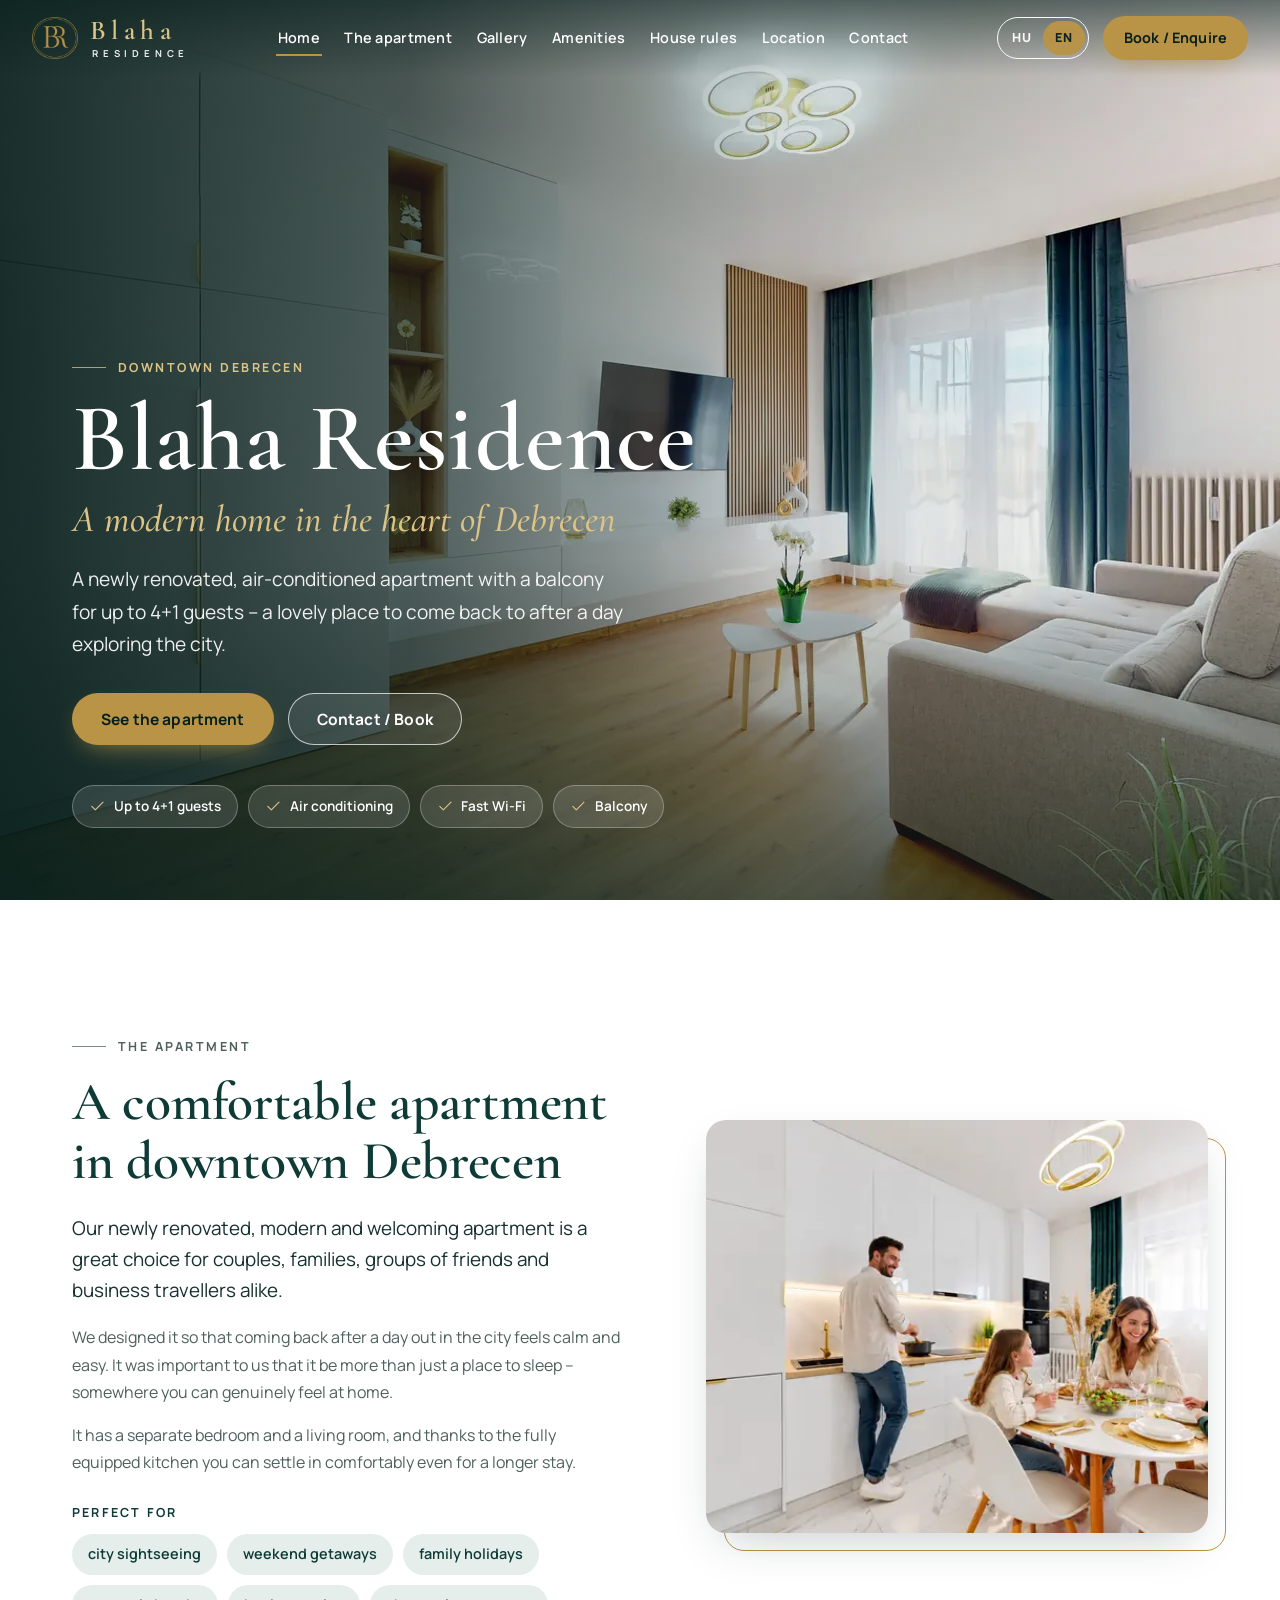
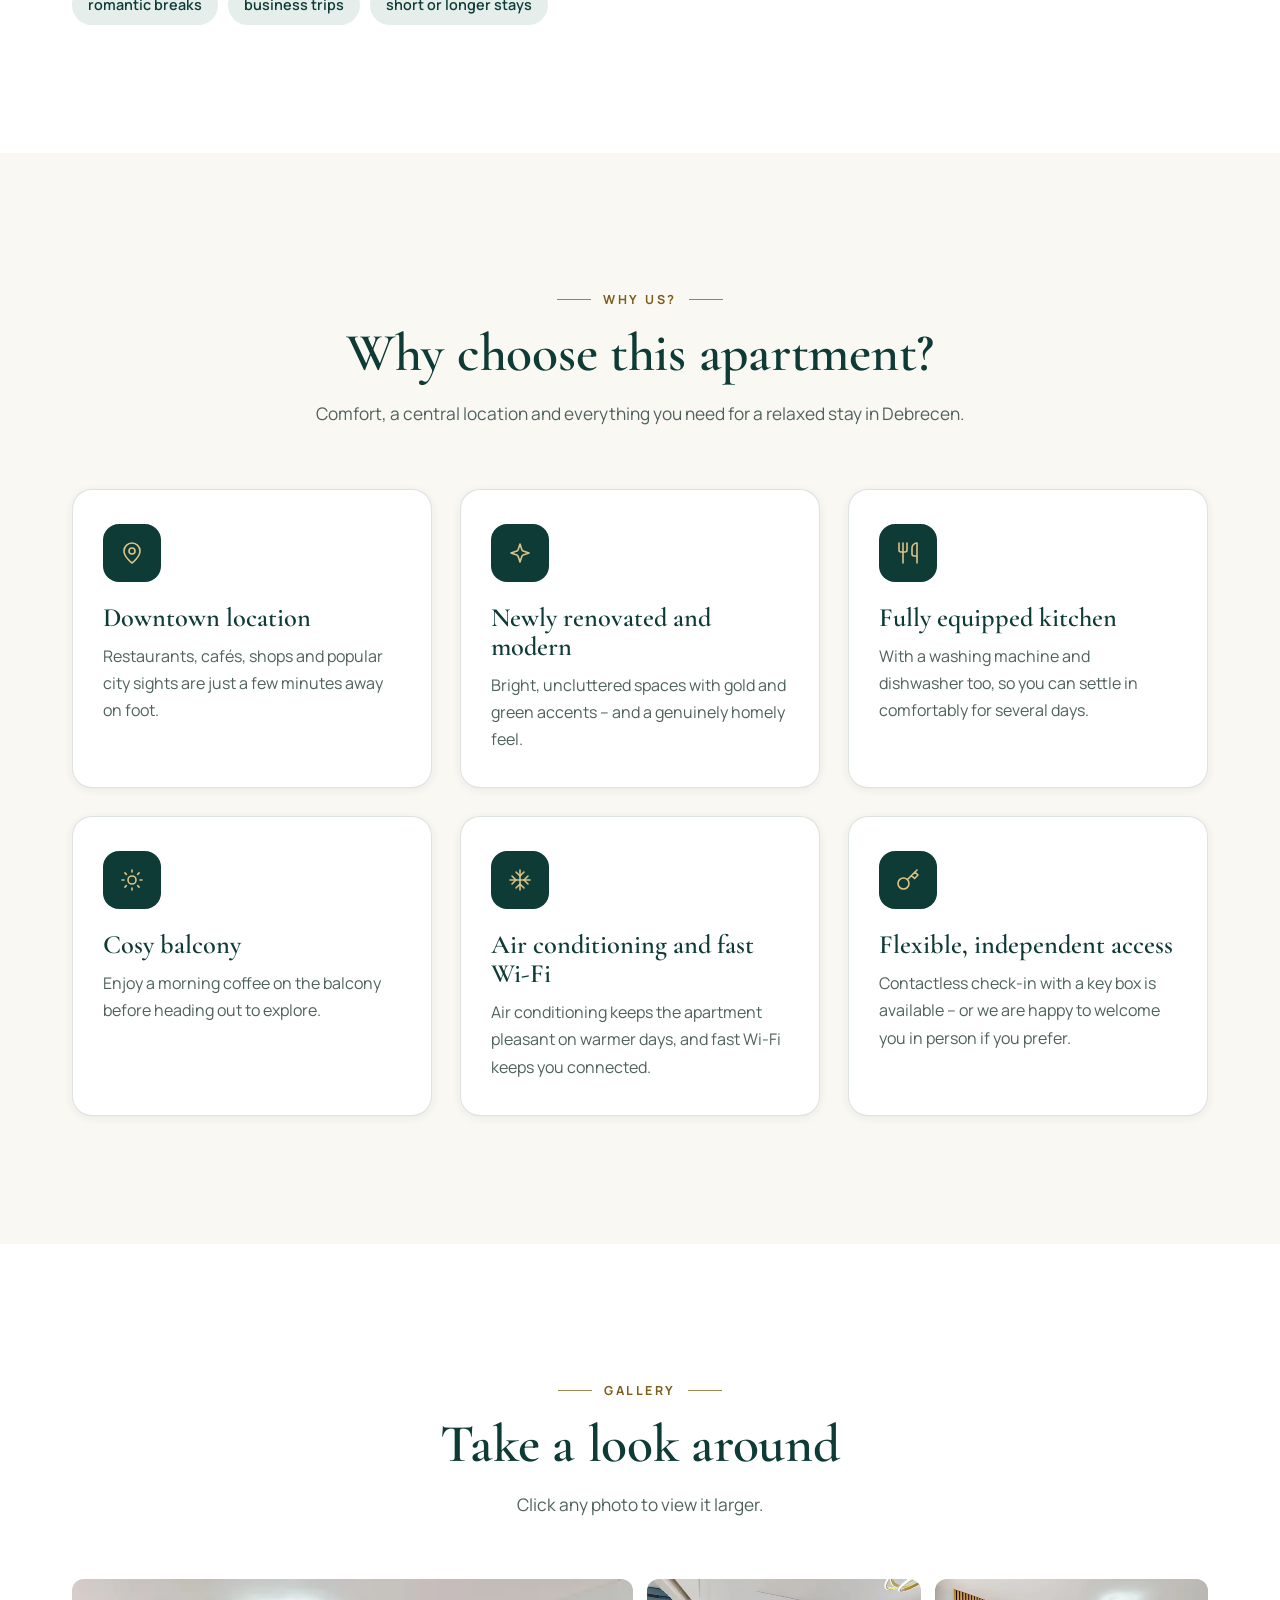
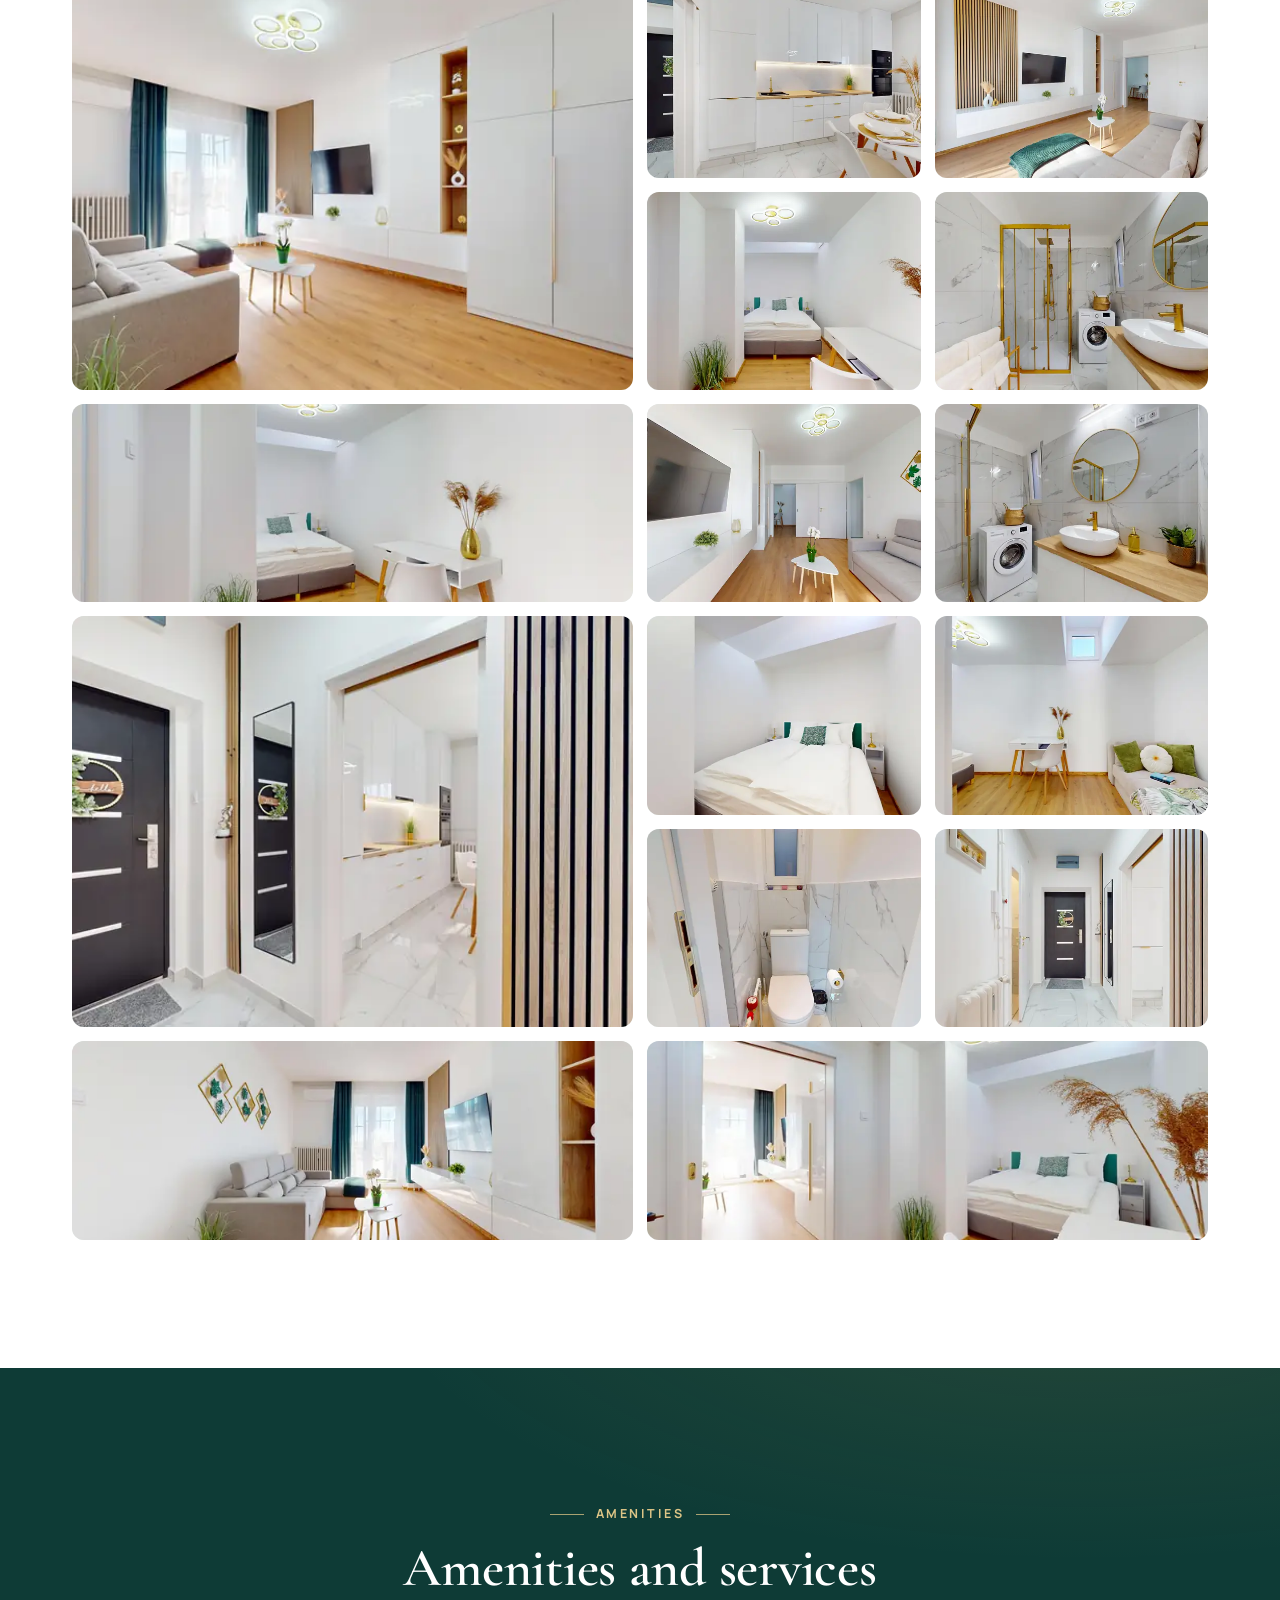
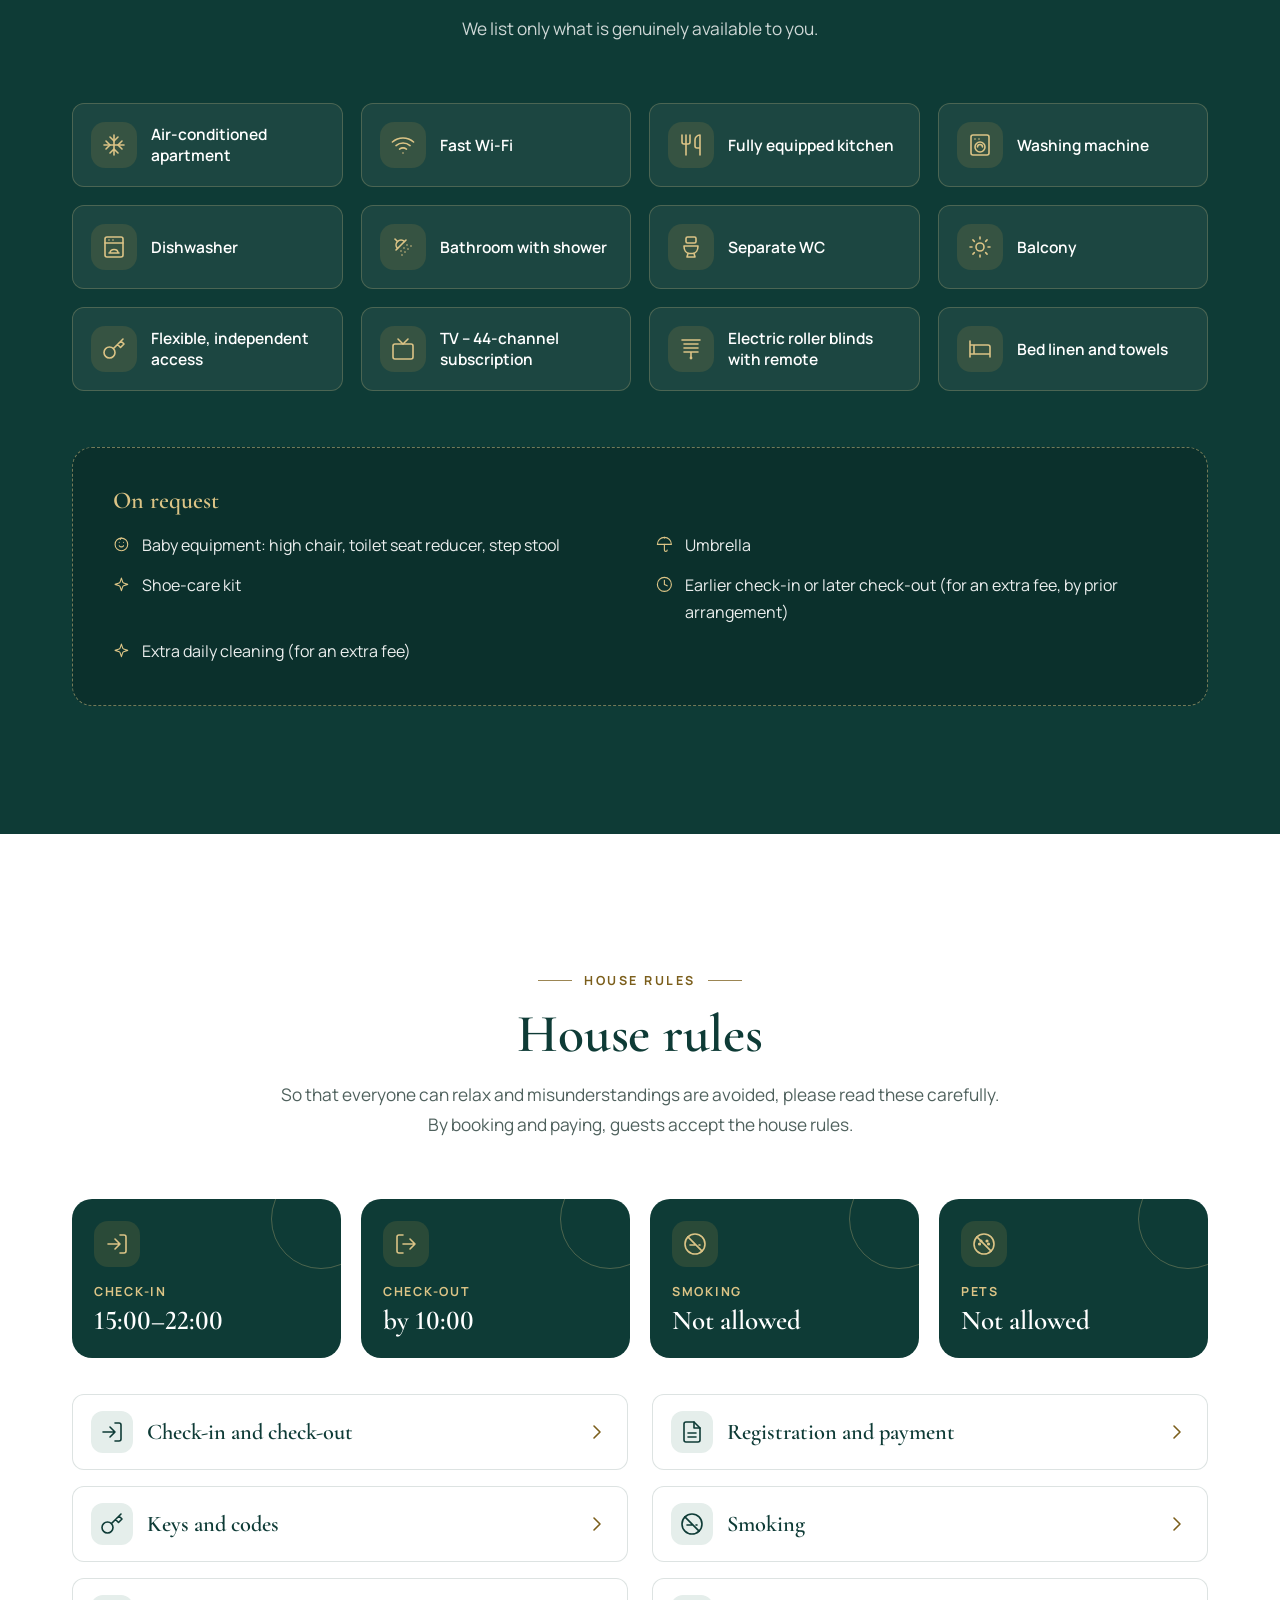
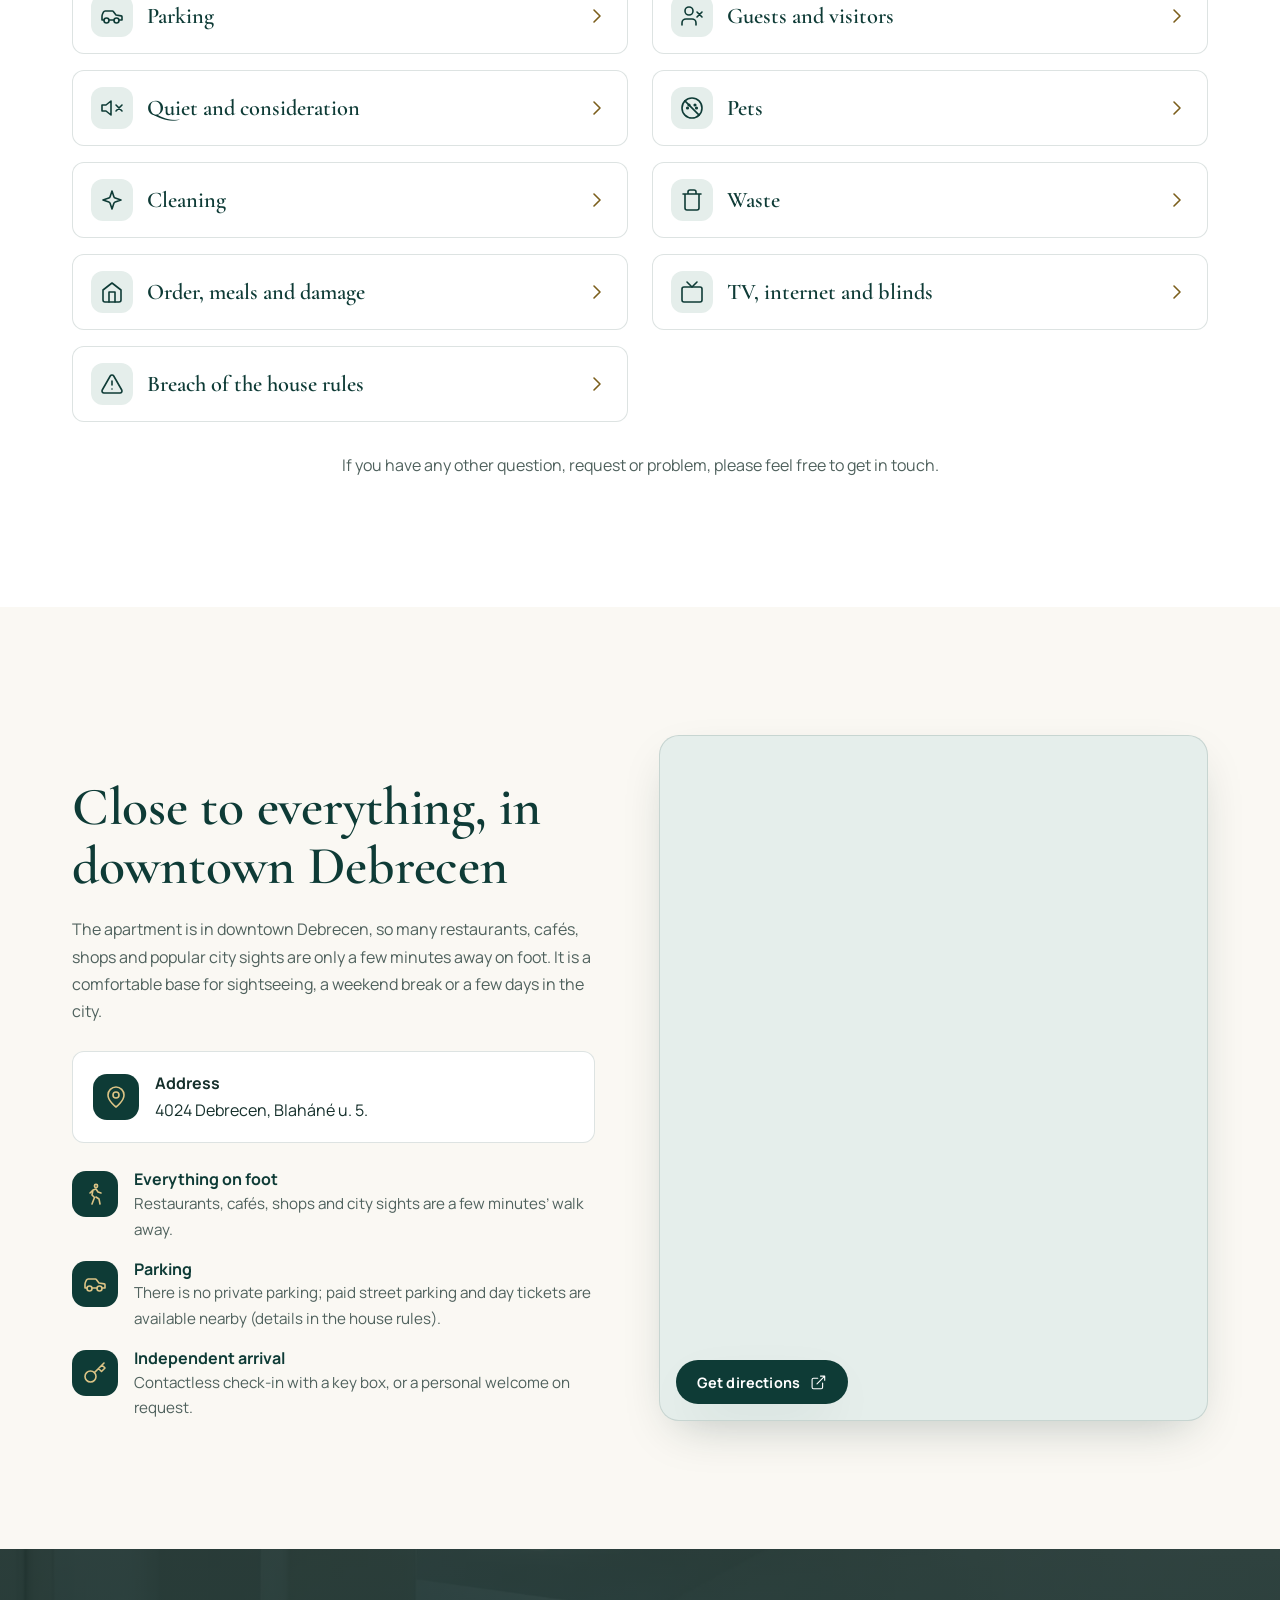
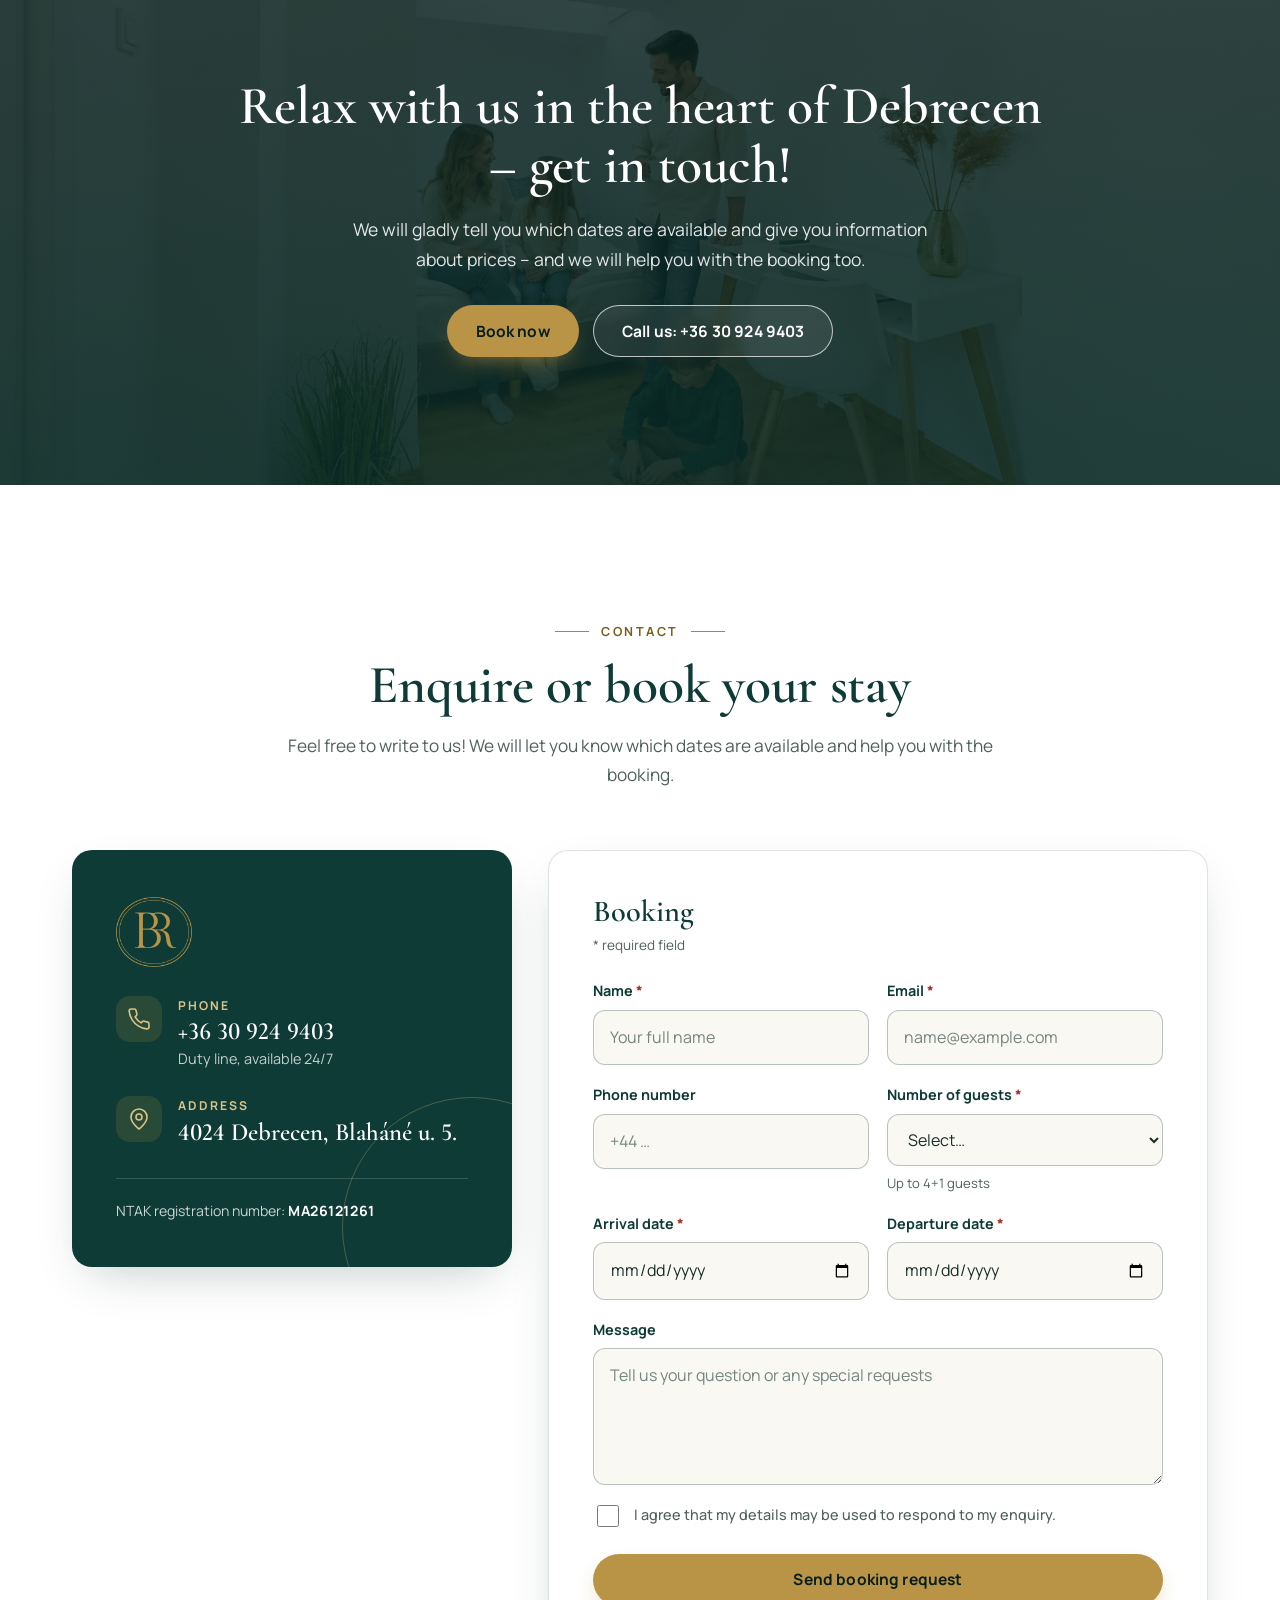
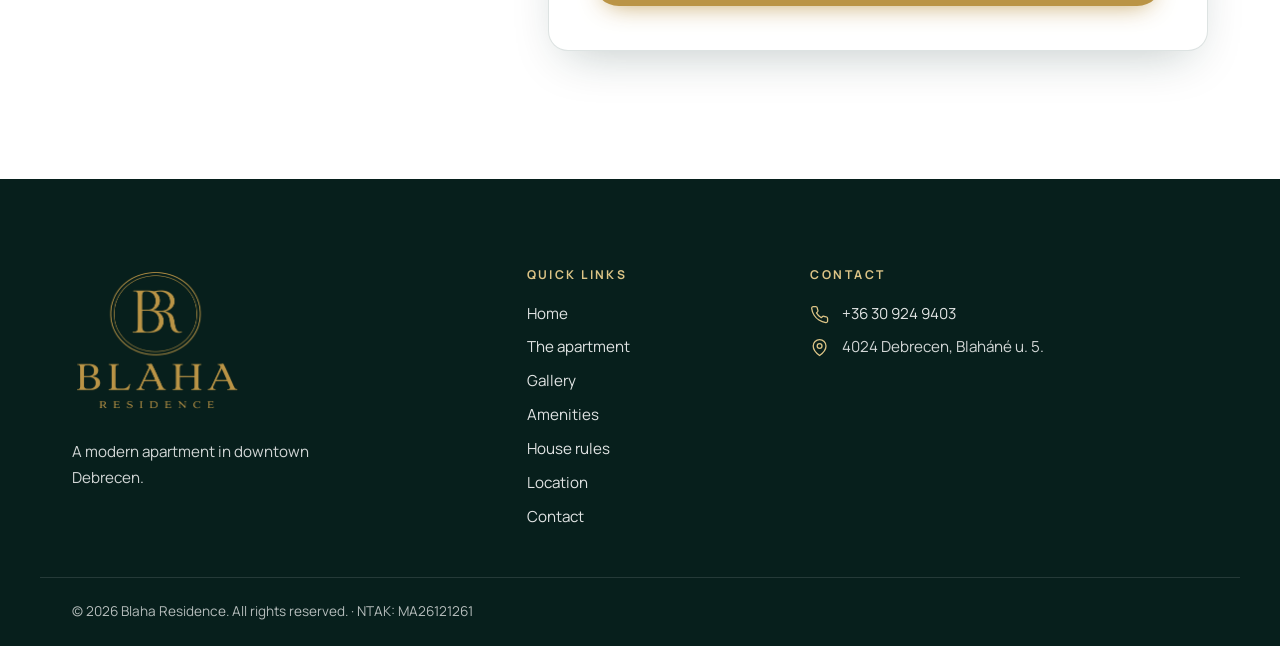
==== en/index.html @ 92b4d93b "Add files via upload" ====
<!doctype html>
<html lang="en">
<head>
<meta charset="utf-8">
<meta name="viewport" content="width=device-width, initial-scale=1">
<title>Blaha Residence – Modern apartment in downtown Debrecen</title>
<meta name="description" content="Newly renovated, air-conditioned apartment in downtown Debrecen with a balcony, fast Wi-Fi and a fully equipped kitchen, for up to 4+1 guests. Get in touch!">
<meta name="theme-color" content="#0E3B36">
<meta property="og:type" content="website">
<meta property="og:site_name" content="Blaha Residence">
<meta property="og:title" content="Blaha Residence – Modern apartment in downtown Debrecen">
<meta property="og:description" content="Newly renovated, air-conditioned apartment in downtown Debrecen with a balcony, fast Wi-Fi and a fully equipped kitchen, for up to 4+1 guests. Get in touch!">
<meta property="og:locale" content="en_GB">
<meta name="twitter:card" content="summary_large_image">
<meta name="twitter:title" content="Blaha Residence – Modern apartment in downtown Debrecen">
<meta name="twitter:description" content="Newly renovated, air-conditioned apartment in downtown Debrecen with a balcony, fast Wi-Fi and a fully equipped kitchen, for up to 4+1 guests. Get in touch!">

<link rel="icon" href="../favicon-32.png" sizes="32x32" type="image/png">
<link rel="apple-touch-icon" href="../apple-touch-icon.png">
<link rel="preload" href="../assets/fonts/manrope-latin-wght-normal.woff2" as="font" type="font/woff2" crossorigin>
<link rel="preload" href="../assets/fonts/cormorant-garamond-latin-600-normal.woff2" as="font" type="font/woff2" crossorigin>
<link rel="preload" as="image" href="../assets/img/hero-1600.webp" imagesrcset="../assets/img/hero-800.webp 800w, ../assets/img/hero-1600.webp 1600w, ../assets/img/hero-2560.webp 2560w" imagesizes="100vw" fetchpriority="high">
<link rel="stylesheet" href="../assets/css/styles.css">
<script>document.documentElement.classList.add('js');</script>
<script type="application/ld+json">{"@context": "https://schema.org", "@type": "LodgingBusiness", "name": "Blaha Residence", "description": "Newly renovated, modern apartment in downtown Debrecen with a separate bedroom and living room, for up to 4+1 guests.", "telephone": "+36309249403", "address": {"@type": "PostalAddress", "streetAddress": "Blaháné u. 5.", "postalCode": "4024", "addressLocality": "Debrecen", "addressCountry": "HU"}, "checkinTime": "15:00", "checkoutTime": "10:00", "petsAllowed": false, "identifier": "MA26121261", "amenityFeature": [{"@type": "LocationFeatureSpecification", "name": "Air conditioning", "value": true}, {"@type": "LocationFeatureSpecification", "name": "Wi-Fi", "value": true}, {"@type": "LocationFeatureSpecification", "name": "Kitchen", "value": true}, {"@type": "LocationFeatureSpecification", "name": "Washing machine", "value": true}, {"@type": "LocationFeatureSpecification", "name": "Dishwasher", "value": true}, {"@type": "LocationFeatureSpecification", "name": "Balcony", "value": true}]}</script>
</head>
<body>
<svg xmlns="http://www.w3.org/2000/svg" width="0" height="0" style="position:absolute" aria-hidden="true" focusable="false"><defs><symbol id="i-pin" viewBox="0 0 24 24" fill="none" stroke="currentColor" stroke-width="1.6" stroke-linecap="round" stroke-linejoin="round"><path d="M20 10c0 6-8 12-8 12S4 16 4 10a8 8 0 0 1 16 0Z"/><circle cx="12" cy="10" r="3"/></symbol><symbol id="i-phone" viewBox="0 0 24 24" fill="none" stroke="currentColor" stroke-width="1.6" stroke-linecap="round" stroke-linejoin="round"><path d="M22 16.92v3a2 2 0 0 1-2.18 2 19.8 19.8 0 0 1-8.63-3.07 19.5 19.5 0 0 1-6-6A19.8 19.8 0 0 1 2.12 4.18 2 2 0 0 1 4.11 2h3a2 2 0 0 1 2 1.72c.13.96.36 1.9.7 2.81a2 2 0 0 1-.45 2.11L8.09 9.91a16 16 0 0 0 6 6l1.27-1.27a2 2 0 0 1 2.11-.45c.91.34 1.85.57 2.81.7A2 2 0 0 1 22 16.92Z"/></symbol><symbol id="i-mail" viewBox="0 0 24 24" fill="none" stroke="currentColor" stroke-width="1.6" stroke-linecap="round" stroke-linejoin="round"><rect x="2" y="4" width="20" height="16" rx="2"/><path d="m22 7-10 7L2 7"/></symbol><symbol id="i-wifi" viewBox="0 0 24 24" fill="none" stroke="currentColor" stroke-width="1.6" stroke-linecap="round" stroke-linejoin="round"><path d="M5 12.55a11 11 0 0 1 14.08 0"/><path d="M1.42 9a16 16 0 0 1 21.16 0"/><path d="M8.53 16.11a6 6 0 0 1 6.95 0"/><path d="M12 20h.01"/></symbol><symbol id="i-snow" viewBox="0 0 24 24" fill="none" stroke="currentColor" stroke-width="1.6" stroke-linecap="round" stroke-linejoin="round"><path d="M2 12h20M12 2v20"/><path d="m20 16-4-4 4-4M4 8l4 4-4 4M16 4l-4 4-4-4M8 20l4-4 4 4"/></symbol><symbol id="i-key" viewBox="0 0 24 24" fill="none" stroke="currentColor" stroke-width="1.6" stroke-linecap="round" stroke-linejoin="round"><path d="m21 2-2 2m-7.61 7.61a5.5 5.5 0 1 1-7.78 7.78 5.5 5.5 0 0 1 7.78-7.78Zm0 0L15.5 7.5m0 0 3 3L22 7l-3-3m-3.5 3.5L19 4"/></symbol><symbol id="i-tv" viewBox="0 0 24 24" fill="none" stroke="currentColor" stroke-width="1.6" stroke-linecap="round" stroke-linejoin="round"><rect x="2" y="7" width="20" height="15" rx="2"/><path d="m17 2-5 5-5-5"/></symbol><symbol id="i-bed" viewBox="0 0 24 24" fill="none" stroke="currentColor" stroke-width="1.6" stroke-linecap="round" stroke-linejoin="round"><path d="M2 4v16M2 8h18a2 2 0 0 1 2 2v10M2 17h20M6 8v9"/></symbol><symbol id="i-shower" viewBox="0 0 24 24" fill="none" stroke="currentColor" stroke-width="1.6" stroke-linecap="round" stroke-linejoin="round"><path d="m4 4 2.5 2.5"/><path d="M13.5 6.5a4.95 4.95 0 0 0-7 7"/><path d="M15 5 5 15"/><path d="M14 17v.01M10 16v.01M13 13v.01M16 10v.01M11 20v.01M17 14v.01M20 11v.01"/></symbol><symbol id="i-washer" viewBox="0 0 24 24" fill="none" stroke="currentColor" stroke-width="1.6" stroke-linecap="round" stroke-linejoin="round"><rect x="3" y="2" width="18" height="20" rx="2"/><circle cx="12" cy="14" r="5"/><path d="M7 6h.01M11 6h.01M9.5 14a2.5 2.5 0 0 1 5 0"/></symbol><symbol id="i-dishwasher" viewBox="0 0 24 24" fill="none" stroke="currentColor" stroke-width="1.6" stroke-linecap="round" stroke-linejoin="round"><rect x="3" y="2" width="18" height="20" rx="2"/><path d="M3 8h18M7 5h.01M11 5h.01"/><path d="M8 18c0-2.2 1.8-3.5 4-3.5s4 1.3 4 3.5M7 18h10"/></symbol><symbol id="i-toilet" viewBox="0 0 24 24" fill="none" stroke="currentColor" stroke-width="1.6" stroke-linecap="round" stroke-linejoin="round"><rect x="7" y="2" width="10" height="6" rx="1.5"/><path d="M5 11h14c0 4.4-2.2 7.5-5.5 7.5h-3C7.2 18.5 5 15.4 5 11Z"/><path d="M9 18.5 8 22h8l-1-3.5"/></symbol><symbol id="i-sun" viewBox="0 0 24 24" fill="none" stroke="currentColor" stroke-width="1.6" stroke-linecap="round" stroke-linejoin="round"><circle cx="12" cy="12" r="4"/><path d="M12 2v2M12 20v2M4.93 4.93l1.41 1.41M17.66 17.66l1.41 1.41M2 12h2M20 12h2M6.34 17.66l-1.41 1.41M19.07 4.93l-1.41 1.41"/></symbol><symbol id="i-blinds" viewBox="0 0 24 24" fill="none" stroke="currentColor" stroke-width="1.6" stroke-linecap="round" stroke-linejoin="round"><path d="M3 3h18M5 7h14M5 11h14M5 15h14M12 15v5"/><circle cx="12" cy="21" r=".6"/></symbol><symbol id="i-sparkles" viewBox="0 0 24 24" fill="none" stroke="currentColor" stroke-width="1.6" stroke-linecap="round" stroke-linejoin="round"><path d="m12 3-1.9 5.8a2 2 0 0 1-1.3 1.3L3 12l5.8 1.9a2 2 0 0 1 1.3 1.3L12 21l1.9-5.8a2 2 0 0 1 1.3-1.3L21 12l-5.8-1.9a2 2 0 0 1-1.3-1.3Z"/></symbol><symbol id="i-utensils" viewBox="0 0 24 24" fill="none" stroke="currentColor" stroke-width="1.6" stroke-linecap="round" stroke-linejoin="round"><path d="M3 2v7a2 2 0 0 0 2 2h4a2 2 0 0 0 2-2V2M7 2v20M21 15V2a5 5 0 0 0-5 5v6a2 2 0 0 0 2 2h3Zm0 0v7"/></symbol><symbol id="i-baby" viewBox="0 0 24 24" fill="none" stroke="currentColor" stroke-width="1.6" stroke-linecap="round" stroke-linejoin="round"><circle cx="12" cy="12" r="9"/><path d="M9 9h.01M15 9h.01M9 14c.8 1 1.8 1.5 3 1.5s2.2-.5 3-1.5M12 3c-1.5 0-2 1-1.5 2"/></symbol><symbol id="i-umbrella" viewBox="0 0 24 24" fill="none" stroke="currentColor" stroke-width="1.6" stroke-linecap="round" stroke-linejoin="round"><path d="M22 12a10 10 0 0 0-20 0Z"/><path d="M12 12v8a2 2 0 0 0 4 0M12 2v1"/></symbol><symbol id="i-clock" viewBox="0 0 24 24" fill="none" stroke="currentColor" stroke-width="1.6" stroke-linecap="round" stroke-linejoin="round"><circle cx="12" cy="12" r="10"/><path d="M12 6v6l4 2"/></symbol><symbol id="i-login" viewBox="0 0 24 24" fill="none" stroke="currentColor" stroke-width="1.6" stroke-linecap="round" stroke-linejoin="round"><path d="M15 3h4a2 2 0 0 1 2 2v14a2 2 0 0 1-2 2h-4M10 17l5-5-5-5M15 12H3"/></symbol><symbol id="i-logout" viewBox="0 0 24 24" fill="none" stroke="currentColor" stroke-width="1.6" stroke-linecap="round" stroke-linejoin="round"><path d="M9 21H5a2 2 0 0 1-2-2V5a2 2 0 0 1 2-2h4M16 17l5-5-5-5M21 12H9"/></symbol><symbol id="i-nosmoke" viewBox="0 0 24 24" fill="none" stroke="currentColor" stroke-width="1.6" stroke-linecap="round" stroke-linejoin="round"><circle cx="12" cy="12" r="10"/><path d="m4.9 4.9 14.2 14.2M7 13h6M16 13h1"/></symbol><symbol id="i-nopets" viewBox="0 0 24 24" fill="none" stroke="currentColor" stroke-width="1.6" stroke-linecap="round" stroke-linejoin="round"><circle cx="12" cy="12" r="10"/><path d="m4.9 4.9 14.2 14.2"/><circle cx="9" cy="9" r=".8"/><circle cx="15" cy="9" r=".8"/><circle cx="7.5" cy="12" r=".8"/><circle cx="16.5" cy="12" r=".8"/></symbol><symbol id="i-car" viewBox="0 0 24 24" fill="none" stroke="currentColor" stroke-width="1.6" stroke-linecap="round" stroke-linejoin="round"><path d="M14 16H9m10 0h3v-3.15a1 1 0 0 0-.84-.99L16 11l-2.7-3.6a1 1 0 0 0-.8-.4H5.24a2 2 0 0 0-1.8 1.1l-.8 1.63A6 6 0 0 0 2 12.42V16h2"/><circle cx="6.5" cy="16.5" r="2.5"/><circle cx="16.5" cy="16.5" r="2.5"/></symbol><symbol id="i-usersx" viewBox="0 0 24 24" fill="none" stroke="currentColor" stroke-width="1.6" stroke-linecap="round" stroke-linejoin="round"><path d="M16 21v-2a4 4 0 0 0-4-4H6a4 4 0 0 0-4 4v2"/><circle cx="9" cy="7" r="4"/><path d="m17 8 5 5M22 8l-5 5"/></symbol><symbol id="i-quiet" viewBox="0 0 24 24" fill="none" stroke="currentColor" stroke-width="1.6" stroke-linecap="round" stroke-linejoin="round"><path d="M11 5 6 9H2v6h4l5 4V5Z"/><path d="m22 9-6 6M16 9l6 6"/></symbol><symbol id="i-trash" viewBox="0 0 24 24" fill="none" stroke="currentColor" stroke-width="1.6" stroke-linecap="round" stroke-linejoin="round"><path d="M3 6h18M19 6v14a2 2 0 0 1-2 2H7a2 2 0 0 1-2-2V6M8 6V4a2 2 0 0 1 2-2h4a2 2 0 0 1 2 2v2"/></symbol><symbol id="i-home" viewBox="0 0 24 24" fill="none" stroke="currentColor" stroke-width="1.6" stroke-linecap="round" stroke-linejoin="round"><path d="m3 10 9-7 9 7v10a2 2 0 0 1-2 2H5a2 2 0 0 1-2-2Z"/><path d="M9 22V12h6v10"/></symbol><symbol id="i-alert" viewBox="0 0 24 24" fill="none" stroke="currentColor" stroke-width="1.6" stroke-linecap="round" stroke-linejoin="round"><path d="m21.73 18-8-14a2 2 0 0 0-3.48 0l-8 14A2 2 0 0 0 4 21h16a2 2 0 0 0 1.73-3Z"/><path d="M12 9v4M12 17h.01"/></symbol><symbol id="i-file" viewBox="0 0 24 24" fill="none" stroke="currentColor" stroke-width="1.6" stroke-linecap="round" stroke-linejoin="round"><path d="M14 2H6a2 2 0 0 0-2 2v16a2 2 0 0 0 2 2h12a2 2 0 0 0 2-2V8Z"/><path d="M14 2v6h6M8 13h8M8 17h8"/></symbol><symbol id="i-walk" viewBox="0 0 24 24" fill="none" stroke="currentColor" stroke-width="1.6" stroke-linecap="round" stroke-linejoin="round"><circle cx="13" cy="4" r="1.6"/><path d="m9 22 2.5-6.5L9 13l1-5 3-1 2 3 3 1M13 15l3 2 1 5M10 8 7 11"/></symbol><symbol id="i-check" viewBox="0 0 24 24" fill="none" stroke="currentColor" stroke-width="1.6" stroke-linecap="round" stroke-linejoin="round"><path d="M20 6 9 17l-5-5"/></symbol><symbol id="i-chevron-left" viewBox="0 0 24 24" fill="none" stroke="currentColor" stroke-width="1.6" stroke-linecap="round" stroke-linejoin="round"><path d="m15 18-6-6 6-6"/></symbol><symbol id="i-chevron-right" viewBox="0 0 24 24" fill="none" stroke="currentColor" stroke-width="1.6" stroke-linecap="round" stroke-linejoin="round"><path d="m9 18 6-6-6-6"/></symbol><symbol id="i-close" viewBox="0 0 24 24" fill="none" stroke="currentColor" stroke-width="1.6" stroke-linecap="round" stroke-linejoin="round"><path d="M18 6 6 18M6 6l12 12"/></symbol><symbol id="i-menu" viewBox="0 0 24 24" fill="none" stroke="currentColor" stroke-width="1.6" stroke-linecap="round" stroke-linejoin="round"><path d="M4 7h16M4 12h16M4 17h16"/></symbol><symbol id="i-arrow-right" viewBox="0 0 24 24" fill="none" stroke="currentColor" stroke-width="1.6" stroke-linecap="round" stroke-linejoin="round"><path d="M5 12h14M13 6l6 6-6 6"/></symbol><symbol id="i-arrow-up" viewBox="0 0 24 24" fill="none" stroke="currentColor" stroke-width="1.6" stroke-linecap="round" stroke-linejoin="round"><path d="m18 15-6-6-6 6"/></symbol><symbol id="i-expand" viewBox="0 0 24 24" fill="none" stroke="currentColor" stroke-width="1.6" stroke-linecap="round" stroke-linejoin="round"><path d="M15 3h6v6M9 21H3v-6M21 3l-7 7M3 21l7-7"/></symbol><symbol id="i-external" viewBox="0 0 24 24" fill="none" stroke="currentColor" stroke-width="1.6" stroke-linecap="round" stroke-linejoin="round"><path d="M15 3h6v6M10 14 21 3M18 13v6a2 2 0 0 1-2 2H5a2 2 0 0 1-2-2V8a2 2 0 0 1 2-2h6"/></symbol><symbol id="i-facebook" viewBox="0 0 24 24" fill="none" stroke="currentColor" stroke-width="1.6" stroke-linecap="round" stroke-linejoin="round"><path d="M18 2h-3a5 5 0 0 0-5 5v3H7v4h3v8h4v-8h3l1-4h-4V7a1 1 0 0 1 1-1h3Z"/></symbol><symbol id="i-instagram" viewBox="0 0 24 24" fill="none" stroke="currentColor" stroke-width="1.6" stroke-linecap="round" stroke-linejoin="round"><rect x="2" y="2" width="20" height="20" rx="5"/><circle cx="12" cy="12" r="4"/><path d="M17.5 6.5h.01"/></symbol><symbol id="i-link" viewBox="0 0 24 24" fill="none" stroke="currentColor" stroke-width="1.6" stroke-linecap="round" stroke-linejoin="round"><path d="M10 13a5 5 0 0 0 7.54.54l3-3a5 5 0 0 0-7.07-7.07l-1.72 1.71M14 11a5 5 0 0 0-7.54-.54l-3 3a5 5 0 0 0 7.07 7.07l1.71-1.71"/></symbol></defs></svg>
<a class="skip-link" href="#main">Skip to content</a>

<header class="site-header" id="site-header">
  <div class="container header-inner">
    <a class="brand" href="#home" aria-label="Blaha Residence – Home">
      <img src="../assets/img/monogram-gold.png" width="256" height="256" alt="" class="brand-mark">
      <span class="brand-text"><span class="brand-name">Blaha</span><span class="brand-sub">Residence</span></span>
    </a>

    <nav class="main-nav" id="main-nav" aria-label="Main menu">
      <ul><li><a href="#home" data-nav="home">Home</a></li><li><a href="#about" data-nav="about">The apartment</a></li><li><a href="#gallery" data-nav="gallery">Gallery</a></li><li><a href="#amenities" data-nav="amenities">Amenities</a></li><li><a href="#rules" data-nav="rules">House rules</a></li><li><a href="#location" data-nav="location">Location</a></li><li><a href="#contact" data-nav="contact">Contact</a></li></ul>
      <a class="btn btn-gold nav-cta-mobile" href="#contact">Book / Enquire</a>
    </nav>

    <div class="header-tools">
      <div class="lang-switch" role="group" aria-label="Choose language">
        <a href="../" lang="hu" hreflang="hu" data-lang="hu"  title="Magyar">HU</a>
        <a href="./" lang="en" hreflang="en" data-lang="en" aria-current="true" title="English">EN</a>
      </div>
      <a class="btn btn-gold btn-sm header-cta" href="#contact">Book / Enquire</a>
      <button class="menu-toggle" type="button" aria-expanded="false" aria-controls="main-nav" data-open="Open menu" data-close="Close menu" aria-label="Open menu">
        <span class="menu-ico menu-ico-open"><svg class="icon" width="24" height="24" viewBox="0 0 24 24" aria-hidden="true" focusable="false"><use href="#i-menu"/></svg></span><span class="menu-ico menu-ico-close"><svg class="icon" width="24" height="24" viewBox="0 0 24 24" aria-hidden="true" focusable="false"><use href="#i-close"/></svg></span>
      </button>
    </div>
  </div>
</header>

<main id="main">

<!-- HERO -->
<section class="hero" id="home" aria-labelledby="hero-title">
  <img class="hero-img" src="../assets/img/hero-1600.webp"
       srcset="../assets/img/hero-800.webp 800w, ../assets/img/hero-1600.webp 1600w, ../assets/img/hero-2560.webp 2560w"
       sizes="100vw" width="2560" height="1440" alt="Bright, modern living room with a grey sofa, wall-mounted TV, deep green curtains and gold details" fetchpriority="high" decoding="async">
  <div class="hero-shade" aria-hidden="true"></div>
  <div class="container hero-inner">
    <p class="eyebrow eyebrow-light hero-a1">Downtown Debrecen</p>
    <h1 id="hero-title" class="hero-a2"><span class="hero-title">Blaha Residence</span><span class="hero-tagline">A modern home in the heart of Debrecen</span></h1>
    <p class="hero-text hero-a3">A newly renovated, air-conditioned apartment with a balcony for up to 4+1 guests – a lovely place to come back to after a day exploring the city.</p>
    <div class="hero-actions hero-a4">
      <a class="btn btn-gold" href="#gallery">See the apartment</a>
      <a class="btn btn-ghost" href="#contact">Contact / Book</a>
    </div>
    <ul class="hero-chips hero-a5"><li><svg class="icon icon-sm" width="24" height="24" viewBox="0 0 24 24" aria-hidden="true" focusable="false"><use href="#i-check"/></svg><span>Up to 4+1 guests</span></li><li><svg class="icon icon-sm" width="24" height="24" viewBox="0 0 24 24" aria-hidden="true" focusable="false"><use href="#i-check"/></svg><span>Air conditioning</span></li><li><svg class="icon icon-sm" width="24" height="24" viewBox="0 0 24 24" aria-hidden="true" focusable="false"><use href="#i-check"/></svg><span>Fast Wi-Fi</span></li><li><svg class="icon icon-sm" width="24" height="24" viewBox="0 0 24 24" aria-hidden="true" focusable="false"><use href="#i-check"/></svg><span>Balcony</span></li></ul>
  </div>
</section>

<!-- ABOUT -->
<section class="section" id="about" aria-labelledby="about-title">
  <div class="container about-grid">
    <div class="about-text">
      <p class="eyebrow reveal">The apartment</p>
      <h2 id="about-title" class="reveal">A comfortable apartment in downtown Debrecen</h2>
      <p class="lead reveal">Our newly renovated, modern and welcoming apartment is a great choice for couples, families, groups of friends and business travellers alike.</p>
      <p class="reveal">We designed it so that coming back after a day out in the city feels calm and easy. It was important to us that it be more than just a place to sleep – somewhere you can genuinely feel at home.</p>
      <p class="reveal">It has a separate bedroom and a living room, and thanks to the fully equipped kitchen you can settle in comfortably even for a longer stay.</p>
      <h3 class="ideal-title reveal">Perfect for</h3>
      <ul class="tags reveal"><li>city sightseeing</li><li>weekend getaways</li><li>family holidays</li><li>romantic breaks</li><li>business trips</li><li>short or longer stays</li></ul>
    </div>
    <figure class="about-photo reveal">
      <div class="photo-frame">
        <img src="../assets/img/csalad-konyha-1200.webp" srcset="../assets/img/csalad-konyha-700.webp 700w, ../assets/img/csalad-konyha-1200.webp 1200w" sizes="(min-width: 960px) 540px, 92vw" width="1200" height="675" alt="A family setting the table for dinner in the bright kitchen with gold and green accents" loading="lazy" decoding="async">
      </div>
    </figure>
  </div>
</section>

<!-- WHY -->
<section class="section section-tint" id="why" aria-labelledby="why-title">
  <div class="container">
    <header class="section-head center">
      <p class="eyebrow reveal">Why us?</p>
      <h2 id="why-title" class="reveal">Why choose this apartment?</h2>
      <p class="section-intro reveal">Comfort, a central location and everything you need for a relaxed stay in Debrecen.</p>
    </header>
    <div class="cards"><article class="card reveal"><span class="card-icon"><svg class="icon" width="24" height="24" viewBox="0 0 24 24" aria-hidden="true" focusable="false"><use href="#i-pin"/></svg></span><h3>Downtown location</h3><p>Restaurants, cafés, shops and popular city sights are just a few minutes away on foot.</p></article><article class="card reveal"><span class="card-icon"><svg class="icon" width="24" height="24" viewBox="0 0 24 24" aria-hidden="true" focusable="false"><use href="#i-sparkles"/></svg></span><h3>Newly renovated and modern</h3><p>Bright, uncluttered spaces with gold and green accents – and a genuinely homely feel.</p></article><article class="card reveal"><span class="card-icon"><svg class="icon" width="24" height="24" viewBox="0 0 24 24" aria-hidden="true" focusable="false"><use href="#i-utensils"/></svg></span><h3>Fully equipped kitchen</h3><p>With a washing machine and dishwasher too, so you can settle in comfortably for several days.</p></article><article class="card reveal"><span class="card-icon"><svg class="icon" width="24" height="24" viewBox="0 0 24 24" aria-hidden="true" focusable="false"><use href="#i-sun"/></svg></span><h3>Cosy balcony</h3><p>Enjoy a morning coffee on the balcony before heading out to explore.</p></article><article class="card reveal"><span class="card-icon"><svg class="icon" width="24" height="24" viewBox="0 0 24 24" aria-hidden="true" focusable="false"><use href="#i-snow"/></svg></span><h3>Air conditioning and fast Wi-Fi</h3><p>Air conditioning keeps the apartment pleasant on warmer days, and fast Wi-Fi keeps you connected.</p></article><article class="card reveal"><span class="card-icon"><svg class="icon" width="24" height="24" viewBox="0 0 24 24" aria-hidden="true" focusable="false"><use href="#i-key"/></svg></span><h3>Flexible, independent access</h3><p>Contactless check-in with a key box is available – or we are happy to welcome you in person if you prefer.</p></article></div>
  </div>
</section>

<!-- GALLERY -->
<section class="section" id="gallery" aria-labelledby="gallery-title">
  <div class="container">
    <header class="section-head center">
      <p class="eyebrow reveal">Gallery</p>
      <h2 id="gallery-title" class="reveal">Take a look around</h2>
      <p class="section-intro reveal">Click any photo to view it larger.</p>
    </header>
    <ul class="gallery" id="gallery-grid"><li class="g-item g-big reveal"><button type="button" class="g-btn" data-index="0" data-full="../assets/img/nappali-1-1600.webp" data-cap="Living room" data-alt="Bright living room with a grey sofa, wall-mounted TV and deep green curtains" aria-label="Open image: Living room (1/15)"><img src="../assets/img/nappali-1-700.webp" srcset="../assets/img/nappali-1-700.webp 700w, ../assets/img/nappali-1-1600.webp 1600w" sizes="(min-width: 1000px) 50vw, 100vw" width="700" height="394" alt="Bright living room with a grey sofa, wall-mounted TV and deep green curtains" loading="lazy" decoding="async"><span class="g-cap">Living room</span><span class="g-zoom"><svg class="icon icon-sm" width="24" height="24" viewBox="0 0 24 24" aria-hidden="true" focusable="false"><use href="#i-expand"/></svg></span></button></li><li class="g-item  reveal"><button type="button" class="g-btn" data-index="1" data-full="../assets/img/konyha-etkezo-1600.webp" data-cap="Kitchen and dining area" data-alt="Modern white kitchen and an oval dining table with gold details" aria-label="Open image: Kitchen and dining area (2/15)"><img src="../assets/img/konyha-etkezo-700.webp" srcset="../assets/img/konyha-etkezo-700.webp 700w, ../assets/img/konyha-etkezo-1600.webp 1600w" sizes="(min-width: 1000px) 25vw, 50vw" width="700" height="394" alt="Modern white kitchen and an oval dining table with gold details" loading="lazy" decoding="async"><span class="g-cap">Kitchen and dining area</span><span class="g-zoom"><svg class="icon icon-sm" width="24" height="24" viewBox="0 0 24 24" aria-hidden="true" focusable="false"><use href="#i-expand"/></svg></span></button></li><li class="g-item  reveal"><button type="button" class="g-btn" data-index="2" data-full="../assets/img/nappali-2-1600.webp" data-cap="Living room – TV wall" data-alt="Slatted wood TV wall, grey sofa and green throw in the living room" aria-label="Open image: Living room – TV wall (3/15)"><img src="../assets/img/nappali-2-700.webp" srcset="../assets/img/nappali-2-700.webp 700w, ../assets/img/nappali-2-1600.webp 1600w" sizes="(min-width: 1000px) 25vw, 50vw" width="700" height="394" alt="Slatted wood TV wall, grey sofa and green throw in the living room" loading="lazy" decoding="async"><span class="g-cap">Living room – TV wall</span><span class="g-zoom"><svg class="icon icon-sm" width="24" height="24" viewBox="0 0 24 24" aria-hidden="true" focusable="false"><use href="#i-expand"/></svg></span></button></li><li class="g-item  reveal"><button type="button" class="g-btn" data-index="3" data-full="../assets/img/haloszoba-1-1600.webp" data-cap="Bedroom" data-alt="Bedroom with a bed, a desk and decorative pampas grass" aria-label="Open image: Bedroom (4/15)"><img src="../assets/img/haloszoba-1-700.webp" srcset="../assets/img/haloszoba-1-700.webp 700w, ../assets/img/haloszoba-1-1600.webp 1600w" sizes="(min-width: 1000px) 25vw, 50vw" width="700" height="394" alt="Bedroom with a bed, a desk and decorative pampas grass" loading="lazy" decoding="async"><span class="g-cap">Bedroom</span><span class="g-zoom"><svg class="icon icon-sm" width="24" height="24" viewBox="0 0 24 24" aria-hidden="true" focusable="false"><use href="#i-expand"/></svg></span></button></li><li class="g-item  reveal"><button type="button" class="g-btn" data-index="4" data-full="../assets/img/furdo-1-1600.webp" data-cap="Bathroom" data-alt="Bathroom with a gold-framed shower, an oval washbasin and a round mirror" aria-label="Open image: Bathroom (5/15)"><img src="../assets/img/furdo-1-700.webp" srcset="../assets/img/furdo-1-700.webp 700w, ../assets/img/furdo-1-1600.webp 1600w" sizes="(min-width: 1000px) 25vw, 50vw" width="700" height="394" alt="Bathroom with a gold-framed shower, an oval washbasin and a round mirror" loading="lazy" decoding="async"><span class="g-cap">Bathroom</span><span class="g-zoom"><svg class="icon icon-sm" width="24" height="24" viewBox="0 0 24 24" aria-hidden="true" focusable="false"><use href="#i-expand"/></svg></span></button></li><li class="g-item g-wide reveal"><button type="button" class="g-btn" data-index="5" data-full="../assets/img/haloszoba-2-1600.webp" data-cap="Bedroom with desk" data-alt="Bedroom detail with a desk, a chair and beds" aria-label="Open image: Bedroom with desk (6/15)"><img src="../assets/img/haloszoba-2-700.webp" srcset="../assets/img/haloszoba-2-700.webp 700w, ../assets/img/haloszoba-2-1600.webp 1600w" sizes="(min-width: 1000px) 50vw, 100vw" width="700" height="394" alt="Bedroom detail with a desk, a chair and beds" loading="lazy" decoding="async"><span class="g-cap">Bedroom with desk</span><span class="g-zoom"><svg class="icon icon-sm" width="24" height="24" viewBox="0 0 24 24" aria-hidden="true" focusable="false"><use href="#i-expand"/></svg></span></button></li><li class="g-item  reveal"><button type="button" class="g-btn" data-index="6" data-full="../assets/img/nappali-3-1600.webp" data-cap="Living room" data-alt="Living room with a sofa, coffee table and wall-mounted TV" aria-label="Open image: Living room (7/15)"><img src="../assets/img/nappali-3-700.webp" srcset="../assets/img/nappali-3-700.webp 700w, ../assets/img/nappali-3-1600.webp 1600w" sizes="(min-width: 1000px) 25vw, 50vw" width="700" height="394" alt="Living room with a sofa, coffee table and wall-mounted TV" loading="lazy" decoding="async"><span class="g-cap">Living room</span><span class="g-zoom"><svg class="icon icon-sm" width="24" height="24" viewBox="0 0 24 24" aria-hidden="true" focusable="false"><use href="#i-expand"/></svg></span></button></li><li class="g-item  reveal"><button type="button" class="g-btn" data-index="7" data-full="../assets/img/furdo-2-1600.webp" data-cap="Bathroom" data-alt="Bathroom with a washing machine, a gold-detailed shower and a washbasin on a wooden countertop" aria-label="Open image: Bathroom (8/15)"><img src="../assets/img/furdo-2-700.webp" srcset="../assets/img/furdo-2-700.webp 700w, ../assets/img/furdo-2-1600.webp 1600w" sizes="(min-width: 1000px) 25vw, 50vw" width="700" height="394" alt="Bathroom with a washing machine, a gold-detailed shower and a washbasin on a wooden countertop" loading="lazy" decoding="async"><span class="g-cap">Bathroom</span><span class="g-zoom"><svg class="icon icon-sm" width="24" height="24" viewBox="0 0 24 24" aria-hidden="true" focusable="false"><use href="#i-expand"/></svg></span></button></li><li class="g-item g-big reveal"><button type="button" class="g-btn" data-index="8" data-full="../assets/img/eloter-1600.webp" data-cap="Entrance and kitchen" data-alt="Front door in the hallway, with the kitchen entrance beside it" aria-label="Open image: Entrance and kitchen (9/15)"><img src="../assets/img/eloter-700.webp" srcset="../assets/img/eloter-700.webp 700w, ../assets/img/eloter-1600.webp 1600w" sizes="(min-width: 1000px) 50vw, 100vw" width="700" height="394" alt="Front door in the hallway, with the kitchen entrance beside it" loading="lazy" decoding="async"><span class="g-cap">Entrance and kitchen</span><span class="g-zoom"><svg class="icon icon-sm" width="24" height="24" viewBox="0 0 24 24" aria-hidden="true" focusable="false"><use href="#i-expand"/></svg></span></button></li><li class="g-item  reveal"><button type="button" class="g-btn" data-index="9" data-full="../assets/img/haloszoba-3-1600.webp" data-cap="Bedroom" data-alt="Crisp white bed linen in the bedroom with a green decorative cushion" aria-label="Open image: Bedroom (10/15)"><img src="../assets/img/haloszoba-3-700.webp" srcset="../assets/img/haloszoba-3-700.webp 700w, ../assets/img/haloszoba-3-1600.webp 1600w" sizes="(min-width: 1000px) 25vw, 50vw" width="700" height="394" alt="Crisp white bed linen in the bedroom with a green decorative cushion" loading="lazy" decoding="async"><span class="g-cap">Bedroom</span><span class="g-zoom"><svg class="icon icon-sm" width="24" height="24" viewBox="0 0 24 24" aria-hidden="true" focusable="false"><use href="#i-expand"/></svg></span></button></li><li class="g-item  reveal"><button type="button" class="g-btn" data-index="10" data-full="../assets/img/haloszoba-4-1600.webp" data-cap="Bedroom" data-alt="Bedroom with a desk and a daybed corner" aria-label="Open image: Bedroom (11/15)"><img src="../assets/img/haloszoba-4-700.webp" srcset="../assets/img/haloszoba-4-700.webp 700w, ../assets/img/haloszoba-4-1600.webp 1600w" sizes="(min-width: 1000px) 25vw, 50vw" width="700" height="394" alt="Bedroom with a desk and a daybed corner" loading="lazy" decoding="async"><span class="g-cap">Bedroom</span><span class="g-zoom"><svg class="icon icon-sm" width="24" height="24" viewBox="0 0 24 24" aria-hidden="true" focusable="false"><use href="#i-expand"/></svg></span></button></li><li class="g-item  reveal"><button type="button" class="g-btn" data-index="11" data-full="../assets/img/wc-1600.webp" data-cap="Separate WC" data-alt="Bright, tiled separate toilet room" aria-label="Open image: Separate WC (12/15)"><img src="../assets/img/wc-700.webp" srcset="../assets/img/wc-700.webp 700w, ../assets/img/wc-1600.webp 1600w" sizes="(min-width: 1000px) 25vw, 50vw" width="700" height="394" alt="Bright, tiled separate toilet room" loading="lazy" decoding="async"><span class="g-cap">Separate WC</span><span class="g-zoom"><svg class="icon icon-sm" width="24" height="24" viewBox="0 0 24 24" aria-hidden="true" focusable="false"><use href="#i-expand"/></svg></span></button></li><li class="g-item  reveal"><button type="button" class="g-btn" data-index="12" data-full="../assets/img/eloter-2-1600.webp" data-cap="Hallway" data-alt="Bright hallway with a slatted wood wall and a mirror" aria-label="Open image: Hallway (13/15)"><img src="../assets/img/eloter-2-700.webp" srcset="../assets/img/eloter-2-700.webp 700w, ../assets/img/eloter-2-1600.webp 1600w" sizes="(min-width: 1000px) 25vw, 50vw" width="700" height="394" alt="Bright hallway with a slatted wood wall and a mirror" loading="lazy" decoding="async"><span class="g-cap">Hallway</span><span class="g-zoom"><svg class="icon icon-sm" width="24" height="24" viewBox="0 0 24 24" aria-hidden="true" focusable="false"><use href="#i-expand"/></svg></span></button></li><li class="g-item g-half reveal"><button type="button" class="g-btn" data-index="13" data-full="../assets/img/nappali-4-1600.webp" data-cap="Living room" data-alt="Sunlit living room with a sofa and TV" aria-label="Open image: Living room (14/15)"><img src="../assets/img/nappali-4-700.webp" srcset="../assets/img/nappali-4-700.webp 700w, ../assets/img/nappali-4-1600.webp 1600w" sizes="(min-width: 1000px) 50vw, 100vw" width="700" height="394" alt="Sunlit living room with a sofa and TV" loading="lazy" decoding="async"><span class="g-cap">Living room</span><span class="g-zoom"><svg class="icon icon-sm" width="24" height="24" viewBox="0 0 24 24" aria-hidden="true" focusable="false"><use href="#i-expand"/></svg></span></button></li><li class="g-item g-half reveal"><button type="button" class="g-btn" data-index="14" data-full="../assets/img/haloszoba-5-1600.webp" data-cap="Bedroom" data-alt="Bedroom with the sliding door open onto the living room" aria-label="Open image: Bedroom (15/15)"><img src="../assets/img/haloszoba-5-700.webp" srcset="../assets/img/haloszoba-5-700.webp 700w, ../assets/img/haloszoba-5-1600.webp 1600w" sizes="(min-width: 1000px) 50vw, 100vw" width="700" height="394" alt="Bedroom with the sliding door open onto the living room" loading="lazy" decoding="async"><span class="g-cap">Bedroom</span><span class="g-zoom"><svg class="icon icon-sm" width="24" height="24" viewBox="0 0 24 24" aria-hidden="true" focusable="false"><use href="#i-expand"/></svg></span></button></li></ul>
  </div>
</section>

<!-- AMENITIES -->
<section class="section section-dark" id="amenities" aria-labelledby="amenities-title">
  <div class="container">
    <header class="section-head center">
      <p class="eyebrow eyebrow-light reveal">Amenities</p>
      <h2 id="amenities-title" class="reveal">Amenities and services</h2>
      <p class="section-intro reveal">We list only what is genuinely available to you.</p>
    </header>
    <ul class="amenity-grid"><li class="reveal"><span class="am-icon"><svg class="icon" width="24" height="24" viewBox="0 0 24 24" aria-hidden="true" focusable="false"><use href="#i-snow"/></svg></span><span>Air-conditioned apartment</span></li><li class="reveal"><span class="am-icon"><svg class="icon" width="24" height="24" viewBox="0 0 24 24" aria-hidden="true" focusable="false"><use href="#i-wifi"/></svg></span><span>Fast Wi-Fi</span></li><li class="reveal"><span class="am-icon"><svg class="icon" width="24" height="24" viewBox="0 0 24 24" aria-hidden="true" focusable="false"><use href="#i-utensils"/></svg></span><span>Fully equipped kitchen</span></li><li class="reveal"><span class="am-icon"><svg class="icon" width="24" height="24" viewBox="0 0 24 24" aria-hidden="true" focusable="false"><use href="#i-washer"/></svg></span><span>Washing machine</span></li><li class="reveal"><span class="am-icon"><svg class="icon" width="24" height="24" viewBox="0 0 24 24" aria-hidden="true" focusable="false"><use href="#i-dishwasher"/></svg></span><span>Dishwasher</span></li><li class="reveal"><span class="am-icon"><svg class="icon" width="24" height="24" viewBox="0 0 24 24" aria-hidden="true" focusable="false"><use href="#i-shower"/></svg></span><span>Bathroom with shower</span></li><li class="reveal"><span class="am-icon"><svg class="icon" width="24" height="24" viewBox="0 0 24 24" aria-hidden="true" focusable="false"><use href="#i-toilet"/></svg></span><span>Separate WC</span></li><li class="reveal"><span class="am-icon"><svg class="icon" width="24" height="24" viewBox="0 0 24 24" aria-hidden="true" focusable="false"><use href="#i-sun"/></svg></span><span>Balcony</span></li><li class="reveal"><span class="am-icon"><svg class="icon" width="24" height="24" viewBox="0 0 24 24" aria-hidden="true" focusable="false"><use href="#i-key"/></svg></span><span>Flexible, independent access</span></li><li class="reveal"><span class="am-icon"><svg class="icon" width="24" height="24" viewBox="0 0 24 24" aria-hidden="true" focusable="false"><use href="#i-tv"/></svg></span><span>TV – 44-channel subscription</span></li><li class="reveal"><span class="am-icon"><svg class="icon" width="24" height="24" viewBox="0 0 24 24" aria-hidden="true" focusable="false"><use href="#i-blinds"/></svg></span><span>Electric roller blinds with remote</span></li><li class="reveal"><span class="am-icon"><svg class="icon" width="24" height="24" viewBox="0 0 24 24" aria-hidden="true" focusable="false"><use href="#i-bed"/></svg></span><span>Bed linen and towels</span></li></ul>
    <div class="on-request reveal">
      <h3>On request</h3>
      <ul><li><svg class="icon icon-sm" width="24" height="24" viewBox="0 0 24 24" aria-hidden="true" focusable="false"><use href="#i-baby"/></svg><span>Baby equipment: high chair, toilet seat reducer, step stool</span></li><li><svg class="icon icon-sm" width="24" height="24" viewBox="0 0 24 24" aria-hidden="true" focusable="false"><use href="#i-umbrella"/></svg><span>Umbrella</span></li><li><svg class="icon icon-sm" width="24" height="24" viewBox="0 0 24 24" aria-hidden="true" focusable="false"><use href="#i-sparkles"/></svg><span>Shoe-care kit</span></li><li><svg class="icon icon-sm" width="24" height="24" viewBox="0 0 24 24" aria-hidden="true" focusable="false"><use href="#i-clock"/></svg><span>Earlier check-in or later check-out (for an extra fee, by prior arrangement)</span></li><li><svg class="icon icon-sm" width="24" height="24" viewBox="0 0 24 24" aria-hidden="true" focusable="false"><use href="#i-sparkles"/></svg><span>Extra daily cleaning (for an extra fee)</span></li></ul>
    </div>
  </div>
</section>

<!-- HOUSE RULES -->
<section class="section" id="rules" aria-labelledby="rules-title">
  <div class="container">
    <header class="section-head center">
      <p class="eyebrow reveal">House rules</p>
      <h2 id="rules-title" class="reveal">House rules</h2>
      <p class="section-intro reveal">So that everyone can relax and misunderstandings are avoided, please read these carefully. By booking and paying, guests accept the house rules.</p>
    </header>
    <ul class="facts reveal"><li><span class="am-icon"><svg class="icon" width="24" height="24" viewBox="0 0 24 24" aria-hidden="true" focusable="false"><use href="#i-login"/></svg></span><span class="fact-label">Check-in</span><strong>15:00–22:00</strong></li><li><span class="am-icon"><svg class="icon" width="24" height="24" viewBox="0 0 24 24" aria-hidden="true" focusable="false"><use href="#i-logout"/></svg></span><span class="fact-label">Check-out</span><strong>by 10:00</strong></li><li><span class="am-icon"><svg class="icon" width="24" height="24" viewBox="0 0 24 24" aria-hidden="true" focusable="false"><use href="#i-nosmoke"/></svg></span><span class="fact-label">Smoking</span><strong>Not allowed</strong></li><li><span class="am-icon"><svg class="icon" width="24" height="24" viewBox="0 0 24 24" aria-hidden="true" focusable="false"><use href="#i-nopets"/></svg></span><span class="fact-label">Pets</span><strong>Not allowed</strong></li></ul>
    <div class="rules-list"><details class="rule reveal"><summary><span class="rule-icon"><svg class="icon" width="24" height="24" viewBox="0 0 24 24" aria-hidden="true" focusable="false"><use href="#i-login"/></svg></span><span class="rule-title">Check-in and check-out</span><svg class="icon icon-chev" width="24" height="24" viewBox="0 0 24 24" aria-hidden="true" focusable="false"><use href="#i-chevron-right"/></svg></summary><div class="rule-body"><p>The apartment is available from 15:00 on the day of arrival until 10:00 on the day of departure. Arrival is possible between 15:00 and 22:00.</p><p>Earlier check-in or later check-out is possible for an extra fee, by prior arrangement.</p><p>No refund is given for early departure.</p></div></details><details class="rule reveal"><summary><span class="rule-icon"><svg class="icon" width="24" height="24" viewBox="0 0 24 24" aria-hidden="true" focusable="false"><use href="#i-file"/></svg></span><span class="rule-title">Registration and payment</span><svg class="icon icon-chev" width="24" height="24" viewBox="0 0 24 24" aria-hidden="true" focusable="false"><use href="#i-chevron-right"/></svg></summary><div class="rule-body"><p>On arrival or beforehand (online or in person), guests must provide their personal documents for registration (passport or ID card, proof of address) and pay any amount due on site. The apartment can only be occupied once the full price has been paid.</p><p>We are happy to welcome guests in person on request, but contactless arrival is also possible.</p></div></details><details class="rule reveal"><summary><span class="rule-icon"><svg class="icon" width="24" height="24" viewBox="0 0 24 24" aria-hidden="true" focusable="false"><use href="#i-key"/></svg></span><span class="rule-title">Keys and codes</span><svg class="icon icon-chev" width="24" height="24" viewBox="0 0 24 24" aria-hidden="true" focusable="false"><use href="#i-chevron-right"/></svg></summary><div class="rule-body"><p>On arrival, guests receive the code for the stairwell door and the key to the apartment door, which is kept in the key box next to the door in the stairwell.</p><p>On departure, please return the key to the key box and lock it with the code given on arrival. If a key is lost, please report it immediately – the cost of the key and of changing the lock is payable by the guest.</p></div></details><details class="rule reveal"><summary><span class="rule-icon"><svg class="icon" width="24" height="24" viewBox="0 0 24 24" aria-hidden="true" focusable="false"><use href="#i-nosmoke"/></svg></span><span class="rule-title">Smoking</span><svg class="icon icon-chev" width="24" height="24" viewBox="0 0 24 24" aria-hidden="true" focusable="false"><use href="#i-chevron-right"/></svg></summary><div class="rule-body"><p>Smoking is strictly prohibited in the building and in the apartment – including on the balcony.</p></div></details><details class="rule reveal"><summary><span class="rule-icon"><svg class="icon" width="24" height="24" viewBox="0 0 24 24" aria-hidden="true" focusable="false"><use href="#i-car"/></svg></span><span class="rule-title">Parking</span><svg class="icon icon-chev" width="24" height="24" viewBox="0 0 24 24" aria-hidden="true" focusable="false"><use href="#i-chevron-right"/></svg></summary><div class="rule-body"><p>The apartment has no private parking. In front of the building, parking is paid during the day (Mon–Fri 8:00–18:00, Sat 8:00–14:00) and limited to a maximum of 3 hours (red zone).</p><p>In nearby streets a day ticket can be bought (depending on the street, orange zone I or green zone II) – we are happy to help on request. <a href='https://netberlet.mininform.hu/debrecen_dvparking/napijegy/index?nj=1' target='_blank' rel='noopener noreferrer'>Buy a day ticket (Hungarian)</a></p></div></details><details class="rule reveal"><summary><span class="rule-icon"><svg class="icon" width="24" height="24" viewBox="0 0 24 24" aria-hidden="true" focusable="false"><use href="#i-usersx"/></svg></span><span class="rule-title">Guests and visitors</span><svg class="icon icon-chev" width="24" height="24" viewBox="0 0 24 24" aria-hidden="true" focusable="false"><use href="#i-chevron-right"/></svg></summary><div class="rule-body"><p>Only people whose ID has been shown to the host may stay in the apartment, and only up to the number of guests stated at booking. Please list every guest when booking, including children of any age.</p><p>The host may check, without prior notice, that the number of guests matches what was booked and paid for. Visitors are not allowed.</p></div></details><details class="rule reveal"><summary><span class="rule-icon"><svg class="icon" width="24" height="24" viewBox="0 0 24 24" aria-hidden="true" focusable="false"><use href="#i-quiet"/></svg></span><span class="rule-title">Quiet and consideration</span><svg class="icon icon-chev" width="24" height="24" viewBox="0 0 24 24" aria-hidden="true" focusable="false"><use href="#i-chevron-right"/></svg></summary><div class="rule-body"><p>Out of respect for the neighbours, please avoid noisy activities and move quietly in the stairwell.</p><p>Under the building’s own house rules, noisy activity from Monday to Saturday between 7:00 and 20:00, and all day on Sundays, counts as a nuisance. Breaching the building’s house rules may have legal consequences.</p></div></details><details class="rule reveal"><summary><span class="rule-icon"><svg class="icon" width="24" height="24" viewBox="0 0 24 24" aria-hidden="true" focusable="false"><use href="#i-nopets"/></svg></span><span class="rule-title">Pets</span><svg class="icon icon-chev" width="24" height="24" viewBox="0 0 24 24" aria-hidden="true" focusable="false"><use href="#i-chevron-right"/></svg></summary><div class="rule-body"><p>Pets are not allowed. Please take this rule seriously – some of our guests are allergic to animal hair.</p></div></details><details class="rule reveal"><summary><span class="rule-icon"><svg class="icon" width="24" height="24" viewBox="0 0 24 24" aria-hidden="true" focusable="false"><use href="#i-sparkles"/></svg></span><span class="rule-title">Cleaning</span><svg class="icon icon-chev" width="24" height="24" viewBox="0 0 24 24" aria-hidden="true" focusable="false"><use href="#i-chevron-right"/></svg></summary><div class="rule-body"><p>The accommodation fee paid on arrival includes final cleaning. On longer stays, the apartment is cleaned again and bed linen and towels are changed on day 7.</p><p>Extra daily cleaning is available for an additional fee – please let us know in advance.</p></div></details><details class="rule reveal"><summary><span class="rule-icon"><svg class="icon" width="24" height="24" viewBox="0 0 24 24" aria-hidden="true" focusable="false"><use href="#i-trash"/></svg></span><span class="rule-title">Waste</span><svg class="icon icon-chev" width="24" height="24" viewBox="0 0 24 24" aria-hidden="true" focusable="false"><use href="#i-chevron-right"/></svg></summary><div class="rule-body"><p>The waste bins are under the kitchen sink. Please separate your waste: bin 1 for general waste, bin 2 for paper, plastic and metal cans.</p><p>When leaving, please take the rubbish down to the bins in the stairwell (blue bin – general waste, yellow bin – recycling).</p></div></details><details class="rule reveal"><summary><span class="rule-icon"><svg class="icon" width="24" height="24" viewBox="0 0 24 24" aria-hidden="true" focusable="false"><use href="#i-home"/></svg></span><span class="rule-title">Order, meals and damage</span><svg class="icon icon-chev" width="24" height="24" viewBox="0 0 24 24" aria-hidden="true" focusable="false"><use href="#i-chevron-right"/></svg></summary><div class="rule-body"><p>Please keep the apartment tidy, look after the furnishings and do not take anything out of the apartment. Please eat in the kitchen rather than in the rooms, and keep it clean.</p><p>Any damage caused is to be paid for by the person responsible or their legal representative.</p></div></details><details class="rule reveal"><summary><span class="rule-icon"><svg class="icon" width="24" height="24" viewBox="0 0 24 24" aria-hidden="true" focusable="false"><use href="#i-tv"/></svg></span><span class="rule-title">TV, internet and blinds</span><svg class="icon icon-chev" width="24" height="24" viewBox="0 0 24 24" aria-hidden="true" focusable="false"><use href="#i-chevron-right"/></svg></summary><div class="rule-body"><p>The TV subscription includes 44 channels, and Wi-Fi is provided in the apartment.</p><p>The apartment has electric roller blinds, operated with the remote control found in each room: the up arrow raises them, the down arrow lowers them.</p></div></details><details class="rule reveal"><summary><span class="rule-icon"><svg class="icon" width="24" height="24" viewBox="0 0 24 24" aria-hidden="true" focusable="false"><use href="#i-alert"/></svg></span><span class="rule-title">Breach of the house rules</span><svg class="icon icon-chev" width="24" height="24" viewBox="0 0 24 24" aria-hidden="true" focusable="false"><use href="#i-chevron-right"/></svg></summary><div class="rule-body"><p>The owner has the right to cancel the stay if a guest does not follow the house rules. In that case, any remaining booking fee cannot be refunded.</p><p>By using the accommodation, guests confirm that they have read, understood and accepted the house rules.</p></div></details></div>
    <p class="rules-foot reveal">If you have any other question, request or problem, please feel free to get in touch.</p>
  </div>
</section>

<!-- LOCATION -->
<section class="section section-tint" id="location" aria-labelledby="location-title">
  <div class="container location-grid">
    <div class="location-text">
      <p class="eyebrow reveal">Location</p>
      <h2 id="location-title" class="reveal">Close to everything, in downtown Debrecen</h2>
      <p class="reveal">The apartment is in downtown Debrecen, so many restaurants, cafés, shops and popular city sights are only a few minutes away on foot. It is a comfortable base for sightseeing, a weekend break or a few days in the city.</p>
      <address class="addr reveal">
        <span class="am-icon"><svg class="icon" width="24" height="24" viewBox="0 0 24 24" aria-hidden="true" focusable="false"><use href="#i-pin"/></svg></span>
        <span><strong>Address</strong><br>4024 Debrecen, Blaháné u. 5.</span>
      </address>
      <ul class="points reveal"><li><span class="am-icon"><svg class="icon" width="24" height="24" viewBox="0 0 24 24" aria-hidden="true" focusable="false"><use href="#i-walk"/></svg></span><div><h3>Everything on foot</h3><p>Restaurants, cafés, shops and city sights are a few minutes’ walk away.</p></div></li><li><span class="am-icon"><svg class="icon" width="24" height="24" viewBox="0 0 24 24" aria-hidden="true" focusable="false"><use href="#i-car"/></svg></span><div><h3>Parking</h3><p>There is no private parking; paid street parking and day tickets are available nearby (details in the house rules).</p></div></li><li><span class="am-icon"><svg class="icon" width="24" height="24" viewBox="0 0 24 24" aria-hidden="true" focusable="false"><use href="#i-key"/></svg></span><div><h3>Independent arrival</h3><p>Contactless check-in with a key box, or a personal welcome on request.</p></div></li></ul>
    </div>
    <div class="map-card reveal">
      <iframe title="Map showing the apartment’s location" loading="lazy" referrerpolicy="no-referrer-when-downgrade"
              src="https://www.google.com/maps?q=Blah%C3%A1n%C3%A9+utca+5%2C+4024+Debrecen&amp;output=embed&amp;hl=en"></iframe>
      <a class="btn btn-green btn-sm map-route" href="https://www.google.com/maps/dir/?api=1&amp;destination=Blah%C3%A1n%C3%A9+utca+5%2C+4024+Debrecen" target="_blank" rel="noopener noreferrer">Get directions <svg class="icon icon-sm" width="24" height="24" viewBox="0 0 24 24" aria-hidden="true" focusable="false"><use href="#i-external"/></svg></a>
    </div>
  </div>
</section>

<!-- CLOSING CTA -->
<section class="cta-band" aria-labelledby="cta-title">
  <img src="../assets/img/csalad-haloszoba-1200.webp" srcset="../assets/img/csalad-haloszoba-700.webp 700w, ../assets/img/csalad-haloszoba-1200.webp 1200w, ../assets/img/csalad-haloszoba-2000.webp 1672w" sizes="100vw" width="1672" height="940" alt="" loading="lazy" decoding="async">
  <div class="cta-shade" aria-hidden="true"></div>
  <div class="container cta-inner">
    <h2 id="cta-title" class="reveal">Relax with us in the heart of Debrecen – get in touch!</h2>
    <p class="reveal">We will gladly tell you which dates are available and give you information about prices – and we will help you with the booking too.</p>
    <div class="hero-actions reveal">
      <a class="btn btn-gold" href="#contact">Book now</a>
      <a class="btn btn-ghost" href="tel:+36309249403">Call us: +36 30 924 9403</a>
    </div>
  </div>
</section>

<!-- CONTACT -->
<section class="section" id="contact" aria-labelledby="contact-title">
  <div class="container">
    <header class="section-head center">
      <p class="eyebrow reveal">Contact</p>
      <h2 id="contact-title" class="reveal">Enquire or book your stay</h2>
      <p class="section-intro reveal">Feel free to write to us! We will let you know which dates are available and help you with the booking.</p>
    </header>

    <div class="contact-grid">
      <aside class="contact-card reveal" aria-label="Contact">
        <img src="../assets/img/monogram-gold.png" width="256" height="256" alt="" class="contact-mark">
        <ul class="contact-list">
          <li>
            <span class="am-icon"><svg class="icon" width="24" height="24" viewBox="0 0 24 24" aria-hidden="true" focusable="false"><use href="#i-phone"/></svg></span>
            <div><span class="cl-label">Phone</span><a class="cl-value" href="tel:+36309249403">+36 30 924 9403</a><span class="cl-note">Duty line, available 24/7</span></div>
          </li>
          <li>
            <span class="am-icon"><svg class="icon" width="24" height="24" viewBox="0 0 24 24" aria-hidden="true" focusable="false"><use href="#i-pin"/></svg></span>
            <div><span class="cl-label">Address</span><span class="cl-value">4024 Debrecen, Blaháné u. 5.</span></div>
          </li>
        </ul>
        
        <p class="ntak">NTAK registration number: <strong>MA26121261</strong></p>
      </aside>

      <div class="form-card reveal">
        <h3>Booking</h3>
        <form id="contact-form" novalidate data-endpoint="" data-lang="en">
          <p class="req-note"><span aria-hidden="true">*</span> required field</p>
          <div class="form-grid">
            <div class="field">
              <label for="f-name">Name <span class="req" aria-hidden="true">*</span></label>
              <input id="f-name" name="name" type="text" autocomplete="name" required placeholder="Your full name" aria-describedby="err-name">
              <p class="field-error" id="err-name" hidden></p>
            </div>
            <div class="field">
              <label for="f-email">Email <span class="req" aria-hidden="true">*</span></label>
              <input id="f-email" name="email" type="email" autocomplete="email" inputmode="email" required placeholder="name@example.com" aria-describedby="err-email">
              <p class="field-error" id="err-email" hidden></p>
            </div>
            <div class="field">
              <label for="f-phone">Phone number</label>
              <input id="f-phone" name="phone" type="tel" autocomplete="tel" inputmode="tel" placeholder="+44 …" aria-describedby="err-phone">
              <p class="field-error" id="err-phone" hidden></p>
            </div>
            <div class="field">
              <label for="f-guests">Number of guests <span class="req" aria-hidden="true">*</span></label>
              <select id="f-guests" name="guests" required aria-describedby="hint-guests err-guests"><option value="" selected disabled>Select…</option><option value="1">1 guest</option><option value="2">2 guests</option><option value="3">3 guests</option><option value="4">4 guests</option><option value="5">5 guests (4+1)</option></select>
              <p class="hint" id="hint-guests">Up to 4+1 guests</p>
              <p class="field-error" id="err-guests" hidden></p>
            </div>
            <div class="field">
              <label for="f-arrival">Arrival date <span class="req" aria-hidden="true">*</span></label>
              <input id="f-arrival" name="arrival" type="date" required aria-describedby="err-arrival">
              <p class="field-error" id="err-arrival" hidden></p>
            </div>
            <div class="field">
              <label for="f-departure">Departure date <span class="req" aria-hidden="true">*</span></label>
              <input id="f-departure" name="departure" type="date" required aria-describedby="err-departure">
              <p class="field-error" id="err-departure" hidden></p>
            </div>
            <div class="field field-wide">
              <label for="f-message">Message</label>
              <textarea id="f-message" name="message" rows="4" placeholder="Tell us your question or any special requests"></textarea>
            </div>
            <div class="field field-wide hp" aria-hidden="true">
              <label for="f-website">Website</label>
              <input id="f-website" name="website" type="text" tabindex="-1" autocomplete="off">
            </div>
            <div class="field field-wide consent">
              <label class="check" for="f-consent">
                <input id="f-consent" name="consent" type="checkbox" required aria-describedby="err-consent">
                <span>I agree that my details may be used to respond to my enquiry.</span>
              </label>
              <p class="field-error" id="err-consent" hidden></p>
            </div>
          </div>
          <button class="btn btn-gold btn-block" type="submit" id="form-submit">Send booking request</button>
          <div class="form-status" id="form-status" role="status" aria-live="polite" tabindex="-1" hidden></div>
        </form>
        <script type="application/json" id="form-i18n">{"required": "Please fill in this field.", "email": "Please enter a valid email address.", "phone": "+36 30 924 9403", "arrivalPast": "The arrival date cannot be in the past.", "departure": "The departure date must be after the arrival date.", "guests": "Please select the number of guests.", "consent": "Please accept the data-handling consent to send your message.", "summary": "Please correct the highlighted fields.", "success": "Thank you! We have received your booking request and will get back to you soon.", "failure": "We could not send your message just now. Please try again, or call us:", "notConfigured": "The online enquiry form is not available at the moment, so your message has not been sent. Please call us:", "sending": "Sending…", "submit": "Send booking request", "phoneTel": "+36309249403"}</script>
      </div>
    </div>
  </div>
</section>

</main>

<footer class="site-footer">
  <div class="container foot-grid">
    <div class="foot-brand">
      <a class="brand brand-foot" href="#home" aria-label="Blaha Residence – Back to top">
        <img src="../assets/img/logo-gold.png" width="341" height="294" alt="Blaha Residence logo" loading="lazy">
      </a>
      <p>A modern apartment in downtown Debrecen.</p>
    </div>
    <div class="foot-col">
      <h2 class="foot-h">Quick links</h2>
      <ul><li><a href="#home">Home</a></li><li><a href="#about">The apartment</a></li><li><a href="#gallery">Gallery</a></li><li><a href="#amenities">Amenities</a></li><li><a href="#rules">House rules</a></li><li><a href="#location">Location</a></li><li><a href="#contact">Contact</a></li></ul>
    </div>
    <div class="foot-col">
      <h2 class="foot-h">Contact</h2>
      <ul class="foot-contact">
        <li><svg class="icon" width="24" height="24" viewBox="0 0 24 24" aria-hidden="true" focusable="false"><use href="#i-phone"/></svg><a href="tel:+36309249403">+36 30 924 9403</a></li>
        <li><svg class="icon" width="24" height="24" viewBox="0 0 24 24" aria-hidden="true" focusable="false"><use href="#i-pin"/></svg><span>4024 Debrecen, Blaháné u. 5.</span></li>
      </ul>
    </div>
    
  </div>
  <div class="container foot-bottom">
    <p>© 2026 Blaha Residence. All rights reserved. · NTAK: MA26121261</p>
    <p class="foot-privacy"></p>
  </div>
</footer>

<!-- LIGHTBOX -->
<dialog class="lightbox" id="lightbox" aria-label="Take a look around">
  <div class="lb-stage">
    <img id="lb-img" alt="" decoding="async">
  </div>
  <p class="lb-caption"><span id="lb-cap"></span> <span class="lb-count" id="lb-count"></span></p>
  <button class="lb-btn lb-close" type="button" data-lb="close" aria-label="Close"><svg class="icon" width="24" height="24" viewBox="0 0 24 24" aria-hidden="true" focusable="false"><use href="#i-close"/></svg></button>
  <button class="lb-btn lb-prev" type="button" data-lb="prev" aria-label="Previous image"><svg class="icon" width="24" height="24" viewBox="0 0 24 24" aria-hidden="true" focusable="false"><use href="#i-chevron-left"/></svg></button>
  <button class="lb-btn lb-next" type="button" data-lb="next" aria-label="Next image"><svg class="icon" width="24" height="24" viewBox="0 0 24 24" aria-hidden="true" focusable="false"><use href="#i-chevron-right"/></svg></button>
</dialog>

<script src="../assets/js/main.js" defer></script>
</body>
</html>
---- assets/css/styles.css ----
/* ==========================================================================
   Blaha Residence – styles
   Paletta a logóból és a fotókból: mély zöld (függönyök), arany (logó, részletek),
   meleg krém/fehér (falak), tölgy (padló).
   ========================================================================== */

/* ---- Fonts (saját tárhelyről, külső kérés nélkül) ---------------------- */
@font-face{font-family:"Cormorant Garamond";font-style:normal;font-weight:500;font-display:swap;src:url("../fonts/cormorant-garamond-latin-ext-500-normal.woff2") format("woff2");unicode-range:U+0100-02BA,U+02BD-02C5,U+02C7-02CC,U+02CE-02D7,U+02DD-02FF,U+0304,U+0308,U+0329,U+1D00-1DBF,U+1E00-1E9F,U+1EF2-1EFF,U+2020,U+20A0-20AB,U+20AD-20C0,U+2113,U+2C60-2C7F,U+A720-A7FF}
@font-face{font-family:"Cormorant Garamond";font-style:normal;font-weight:500;font-display:swap;src:url("../fonts/cormorant-garamond-latin-500-normal.woff2") format("woff2");unicode-range:U+0000-00FF,U+0131,U+0152-0153,U+02BB-02BC,U+02C6,U+02DA,U+02DC,U+0304,U+0308,U+0329,U+2000-206F,U+20AC,U+2122,U+2191,U+2193,U+2212,U+2215,U+FEFF,U+FFFD}
@font-face{font-family:"Cormorant Garamond";font-style:normal;font-weight:600;font-display:swap;src:url("../fonts/cormorant-garamond-latin-ext-600-normal.woff2") format("woff2");unicode-range:U+0100-02BA,U+02BD-02C5,U+02C7-02CC,U+02CE-02D7,U+02DD-02FF,U+0304,U+0308,U+0329,U+1D00-1DBF,U+1E00-1E9F,U+1EF2-1EFF,U+2020,U+20A0-20AB,U+20AD-20C0,U+2113,U+2C60-2C7F,U+A720-A7FF}
@font-face{font-family:"Cormorant Garamond";font-style:normal;font-weight:600;font-display:swap;src:url("../fonts/cormorant-garamond-latin-600-normal.woff2") format("woff2");unicode-range:U+0000-00FF,U+0131,U+0152-0153,U+02BB-02BC,U+02C6,U+02DA,U+02DC,U+0304,U+0308,U+0329,U+2000-206F,U+20AC,U+2122,U+2191,U+2193,U+2212,U+2215,U+FEFF,U+FFFD}
@font-face{font-family:"Cormorant Garamond";font-style:italic;font-weight:500;font-display:swap;src:url("../fonts/cormorant-garamond-latin-ext-500-italic.woff2") format("woff2");unicode-range:U+0100-02BA,U+02BD-02C5,U+02C7-02CC,U+02CE-02D7,U+02DD-02FF,U+0304,U+0308,U+0329,U+1D00-1DBF,U+1E00-1E9F,U+1EF2-1EFF,U+2020,U+20A0-20AB,U+20AD-20C0,U+2113,U+2C60-2C7F,U+A720-A7FF}
@font-face{font-family:"Cormorant Garamond";font-style:italic;font-weight:500;font-display:swap;src:url("../fonts/cormorant-garamond-latin-500-italic.woff2") format("woff2");unicode-range:U+0000-00FF,U+0131,U+0152-0153,U+02BB-02BC,U+02C6,U+02DA,U+02DC,U+0304,U+0308,U+0329,U+2000-206F,U+20AC,U+2122,U+2191,U+2193,U+2212,U+2215,U+FEFF,U+FFFD}
@font-face{font-family:"Manrope";font-style:normal;font-weight:200 800;font-display:swap;src:url("../fonts/manrope-latin-ext-wght-normal.woff2") format("woff2-variations");unicode-range:U+0100-02BA,U+02BD-02C5,U+02C7-02CC,U+02CE-02D7,U+02DD-02FF,U+0304,U+0308,U+0329,U+1D00-1DBF,U+1E00-1E9F,U+1EF2-1EFF,U+2020,U+20A0-20AB,U+20AD-20C0,U+2113,U+2C60-2C7F,U+A720-A7FF}
@font-face{font-family:"Manrope";font-style:normal;font-weight:200 800;font-display:swap;src:url("../fonts/manrope-latin-wght-normal.woff2") format("woff2-variations");unicode-range:U+0000-00FF,U+0131,U+0152-0153,U+02BB-02BC,U+02C6,U+02DA,U+02DC,U+0304,U+0308,U+0329,U+2000-206F,U+20AC,U+2122,U+2191,U+2193,U+2212,U+2215,U+FEFF,U+FFFD}

/* ---- Tokens ------------------------------------------------------------- */
:root{
  --green-950:#071f1c;
  --green-900:#0a2b27;
  --green-800:#0e3b36;
  --green-700:#14504a;
  --green-600:#1d675e;
  --green-100:#e5eeeb;
  --gold:#ba9446;
  --gold-light:#dcc486;
  --gold-dark:#7b5e1b;
  --cream:#faf8f3;
  --sand:#f1ece0;
  --white:#fff;
  --ink:#16302c;
  --muted:#4f615d;
  --line:rgba(14,59,54,.14);
  --danger:#a3281f;
  --radius:20px;
  --radius-sm:12px;
  --shadow-sm:0 2px 10px rgba(10,43,39,.07);
  --shadow:0 18px 50px -18px rgba(10,43,39,.28);
  --font-serif:"Cormorant Garamond","Iowan Old Style","Palatino Linotype",Georgia,serif;
  --font-sans:"Manrope",system-ui,-apple-system,"Segoe UI",Roboto,Arial,sans-serif;
  --header-h:76px;
  --container:1200px;
}

/* ---- Reset / base ------------------------------------------------------- */
*,*::before,*::after{box-sizing:border-box}
html{scroll-behavior:smooth;scroll-padding-top:calc(var(--header-h) + 12px);-webkit-text-size-adjust:100%}
body{margin:0;font-family:var(--font-sans);font-size:1rem;line-height:1.7;color:var(--ink);background:var(--white);-webkit-font-smoothing:antialiased;text-rendering:optimizeLegibility;overflow-x:hidden}
img,svg,iframe{display:block;max-width:100%}
img{height:auto}
h1,h2,h3,p,ul,figure,blockquote,address{margin:0}
ul{padding:0;list-style:none}
address{font-style:normal}
a{color:var(--green-700);text-underline-offset:3px}
a:hover{color:var(--gold-dark)}
button,input,select,textarea{font:inherit;color:inherit}
button{cursor:pointer}
[hidden]{display:none!important}

:focus-visible{outline:3px solid var(--gold-dark);outline-offset:3px;border-radius:6px}
.section-dark :focus-visible,.hero :focus-visible,.cta-band :focus-visible,.site-footer :focus-visible,.lightbox :focus-visible,.main-nav :focus-visible,.site-header:not(.is-solid) :focus-visible{outline-color:var(--gold-light)}

.container{width:100%;max-width:var(--container);margin-inline:auto;padding-inline:20px}
@media (min-width:700px){.container{padding-inline:32px}}

.skip-link{position:absolute;left:12px;top:-60px;z-index:200;background:var(--gold);color:var(--green-950);padding:10px 16px;border-radius:10px;font-weight:700;text-decoration:none;transition:top .2s}
.skip-link:focus{top:12px}

.icon{width:1.5rem;height:1.5rem;flex:none}
.icon-sm{width:1.05rem;height:1.05rem}

/* ---- Typography --------------------------------------------------------- */
h1,h2,h3,.stats strong,.facts strong,.cl-value,.hero-title{font-variant-numeric:lining-nums;font-feature-settings:"lnum" 1}
h1,h2,h3{font-family:var(--font-serif);font-weight:600;line-height:1.1;color:var(--green-800)}
h2{font-size:clamp(2.1rem,4.4vw,3.35rem);letter-spacing:-.005em}
h3{font-size:1.5rem}
.lead{font-size:1.18rem;line-height:1.65;color:var(--ink)}
.eyebrow{display:inline-flex;align-items:center;gap:12px;font-size:.78rem;font-weight:700;letter-spacing:.2em;text-transform:uppercase;color:var(--gold-dark);margin-bottom:14px}
.eyebrow::before{content:"";width:34px;height:1px;background:currentColor;opacity:.75}
.eyebrow-light{color:var(--gold-light)}
.center .eyebrow::after{content:"";width:34px;height:1px;background:currentColor;opacity:.75}

.section{padding-block:clamp(72px,10vw,128px)}
.section-tint{background:var(--cream)}
.section-head{max-width:720px;margin-bottom:clamp(36px,5vw,60px)}
.section-head.center{margin-inline:auto;text-align:center}
.section-head h2{margin-bottom:16px}
.section-intro{color:var(--muted);font-size:1.08rem}

/* ---- Buttons ------------------------------------------------------------ */
.header-cta{white-space:nowrap}
.btn{display:inline-flex;align-items:center;justify-content:center;gap:10px;min-height:52px;padding:14px 28px;border-radius:999px;border:1.5px solid transparent;font-weight:700;font-size:.97rem;letter-spacing:.01em;text-decoration:none;line-height:1.2;text-align:center;transition:transform .25s ease,background-color .25s ease,color .25s ease,border-color .25s ease,box-shadow .25s ease}
.btn:hover{transform:translateY(-2px)}
.btn-gold{background:var(--gold);color:var(--green-950);box-shadow:0 10px 26px -12px rgba(186,148,70,.9)}
.btn-gold:hover{background:var(--gold-light);color:var(--green-950)}
.btn-green{background:var(--green-800);color:#fff}
.btn-green:hover{background:var(--green-700);color:#fff}
.btn-ghost{background:rgba(255,255,255,.08);color:#fff;border-color:rgba(255,255,255,.7);backdrop-filter:blur(6px)}
.btn-ghost:hover{background:#fff;color:var(--green-800)}
.btn-sm{min-height:44px;padding:10px 20px;font-size:.9rem}
.btn-block{width:100%}

/* ---- Header ------------------------------------------------------------- */
.site-header{position:fixed;inset:0 0 auto 0;z-index:100;height:var(--header-h);color:#fff;transition:background-color .3s ease,box-shadow .3s ease,color .3s ease}
.site-header::before{content:"";position:absolute;inset:0;background:linear-gradient(rgba(7,31,28,.55),rgba(7,31,28,0));pointer-events:none;transition:opacity .3s}
.site-header.is-solid{background:rgba(255,255,255,.94);backdrop-filter:saturate(1.4) blur(14px);-webkit-backdrop-filter:saturate(1.4) blur(14px);box-shadow:0 1px 0 var(--line),0 8px 30px -20px rgba(10,43,39,.4);color:var(--green-800)}
.site-header.is-solid::before{opacity:0}
.site-header .container{max-width:1360px}
.header-inner{position:relative;display:flex;align-items:center;justify-content:space-between;gap:20px;height:100%}

.brand{display:inline-flex;align-items:center;gap:12px;text-decoration:none;color:inherit}
.brand:hover{color:inherit}
.brand-mark{width:46px;height:46px;object-fit:contain}
.site-header.is-solid .brand-mark{filter:none}
.brand-text{display:flex;flex-direction:column;line-height:1}
.brand-name{font-family:var(--font-serif);font-weight:600;font-size:1.7rem;letter-spacing:.2em;color:var(--gold-light)}
.brand-sub{font-size:.6rem;font-weight:700;letter-spacing:.5em;text-transform:uppercase;margin-top:5px;margin-left:2px;opacity:.9}
.site-header.is-solid .brand-name{color:var(--gold-dark)}

.main-nav ul{display:flex;align-items:center;gap:clamp(14px,1.6vw,26px)}
.main-nav a:not(.btn){position:relative;display:inline-block;padding:8px 2px;color:inherit;text-decoration:none;font-size:.9rem;font-weight:600;letter-spacing:.02em;white-space:nowrap}
.main-nav a:not(.btn)::after{content:"";position:absolute;left:0;right:0;bottom:2px;height:2px;background:var(--gold);transform:scaleX(0);transform-origin:left;transition:transform .3s ease}
.main-nav a:not(.btn):hover::after,.main-nav a.is-active::after{transform:scaleX(1)}
.nav-cta-mobile{display:none}

.header-tools{display:flex;align-items:center;gap:14px}
.lang-switch{display:inline-flex;border:1.5px solid currentColor;border-radius:999px;padding:3px;opacity:.95}
.lang-switch a{min-width:42px;min-height:34px;display:inline-flex;align-items:center;justify-content:center;border-radius:999px;font-size:.78rem;font-weight:800;letter-spacing:.08em;text-decoration:none;color:inherit;transition:background-color .2s,color .2s}
.lang-switch a:hover{color:inherit;background:rgba(186,148,70,.25)}
.lang-switch a[aria-current="true"]{background:var(--gold);color:var(--green-950)}

.menu-toggle{display:none;width:46px;height:46px;border-radius:50%;border:1.5px solid currentColor;background:transparent;color:inherit;align-items:center;justify-content:center;padding:0}
.menu-ico{display:flex}
.menu-ico-close{display:none}
.menu-toggle[aria-expanded="true"] .menu-ico-open{display:none}
.menu-toggle[aria-expanded="true"] .menu-ico-close{display:flex}

@media (max-width:1279px){
  .header-cta{display:none}
  .menu-toggle{display:inline-flex}
  .main-nav{position:fixed;inset:var(--header-h) 0 0 0;background:var(--green-900);color:#fff;padding:28px 24px 40px;display:flex;flex-direction:column;gap:28px;overflow-y:auto;visibility:hidden;opacity:0;transform:translateY(-10px);transition:opacity .28s ease,transform .28s ease,visibility 0s linear .28s}
  .main-nav.is-open{visibility:visible;opacity:1;transform:none;transition:opacity .28s ease,transform .28s ease}
  .main-nav ul{flex-direction:column;align-items:stretch;gap:0}
  .main-nav li{border-bottom:1px solid rgba(255,255,255,.12)}
  .main-nav a:not(.btn){display:block;padding:16px 4px;font-family:var(--font-serif);font-size:1.7rem;font-weight:600;letter-spacing:0}
  .main-nav a:not(.btn)::after{display:none}
  .main-nav a.is-active{color:var(--gold-light)}
  .nav-cta-mobile{display:inline-flex}
  .site-header.menu-open{background:var(--green-900);color:#fff;backdrop-filter:none;box-shadow:none}
  .site-header.menu-open .brand-name{color:var(--gold-light)}
  .site-header.menu-open::before{opacity:0}
}
@media (max-width:420px){
  .brand-name{font-size:1.45rem}
  .brand-mark{width:40px;height:40px}
  .header-tools{gap:10px}
  .lang-switch a{min-width:38px}
}

/* ---- Hero --------------------------------------------------------------- */
.hero{position:relative;display:flex;align-items:flex-end;min-height:min(100svh,940px);min-height:min(100vh,940px);color:#fff;overflow:hidden;background:var(--green-900)}
@supports (height:100svh){.hero{min-height:min(100svh,940px)}}
.hero-img{position:absolute;inset:0;width:100%;height:100%;object-fit:cover;object-position:50% 60%}
.hero-shade{position:absolute;inset:0;background:
  linear-gradient(90deg,rgba(7,31,28,.9) 0%,rgba(7,31,28,.66) 32%,rgba(7,31,28,.16) 60%,rgba(7,31,28,0) 100%),
  linear-gradient(0deg,rgba(7,31,28,.6) 0%,rgba(7,31,28,0) 38%)}
.hero-inner{position:relative;padding-block:calc(var(--header-h) + 56px) clamp(40px,6vw,72px)}
.hero h1{display:flex;flex-direction:column;gap:14px;margin-bottom:22px;color:#fff;max-width:760px}
.hero-title{font-size:clamp(3.2rem,8.6vw,6rem);line-height:.95;letter-spacing:.01em;color:#fff}
.hero-tagline{font-family:var(--font-serif);font-style:italic;font-weight:500;font-size:clamp(1.5rem,3.4vw,2.35rem);line-height:1.15;color:var(--gold-light)}
.hero-text{max-width:560px;font-size:clamp(1.02rem,1.5vw,1.2rem);color:rgba(255,255,255,.92);margin-bottom:32px}
.hero-actions{display:flex;flex-wrap:wrap;gap:14px}
.hero-chips{display:flex;flex-wrap:wrap;gap:10px;margin-top:40px}
.hero-chips li{display:inline-flex;align-items:center;gap:8px;padding:9px 16px;border-radius:999px;background:rgba(255,255,255,.12);border:1px solid rgba(255,255,255,.28);backdrop-filter:blur(8px);font-size:.85rem;font-weight:600}
.hero-chips .icon{color:var(--gold-light)}
@media (max-width:759px){
  .hero{min-height:max(100svh,820px)}
  .hero-img{height:48%;bottom:auto;object-position:70% 50%}
  .hero-shade{background:linear-gradient(180deg,rgba(7,31,28,.55) 0%,rgba(7,31,28,0) 18%,rgba(7,31,28,0) 28%,rgba(10,43,39,.9) 42%,var(--green-900) 49%,var(--green-900) 100%)}
  .hero-inner{padding-top:calc(var(--header-h) + 40px)}
  .hero-actions .btn{flex:1 1 100%}
  .hero-chips{margin-top:28px}
}

/* Hero belépő animáció – visszafogott, csak a betöltéskor */
@keyframes rise{from{opacity:0;transform:translateY(20px)}to{opacity:1;transform:none}}
.hero-a1,.hero-a2,.hero-a3,.hero-a4,.hero-a5{animation:rise .9s cubic-bezier(.2,.7,.2,1) both}
.hero-a2{animation-delay:.1s}.hero-a3{animation-delay:.22s}.hero-a4{animation-delay:.34s}.hero-a5{animation-delay:.46s}

/* ---- Scroll reveal ------------------------------------------------------ */
.js .reveal{opacity:0;transform:translateY(22px);transition:opacity .8s ease,transform .8s cubic-bezier(.2,.7,.2,1);transition-delay:var(--d,0ms)}
.js .reveal.in{opacity:1;transform:none}

/* ---- About -------------------------------------------------------------- */
.about-grid{display:grid;gap:48px;align-items:center}
.about-text p{margin-bottom:16px;color:var(--muted)}
.about-text .lead{color:var(--ink);margin-bottom:18px}
.about-text h2{margin-bottom:22px}
.ideal-title{font-family:var(--font-sans);font-size:.78rem;font-weight:700;letter-spacing:.18em;text-transform:uppercase;color:var(--green-800);margin:30px 0 14px}
.tags{display:flex;flex-wrap:wrap;gap:10px}
.tags li{padding:8px 16px;border-radius:999px;background:var(--green-100);color:var(--green-800);font-size:.9rem;font-weight:600}
.about-photo{position:relative;margin-inline:auto;width:100%}
.photo-frame{position:relative;border-radius:var(--radius);overflow:visible}
.photo-frame::before{content:"";position:absolute;inset:18px -18px -18px 18px;border:1.5px solid var(--gold);border-radius:var(--radius);z-index:0}
.photo-frame img{position:relative;z-index:1;width:100%;aspect-ratio:4/3.3;object-fit:cover;border-radius:var(--radius);box-shadow:var(--shadow)}
.photo-badge{position:absolute;z-index:2;left:-14px;bottom:28px;padding:12px 22px;background:var(--green-800);color:var(--gold-light);font-family:var(--font-serif);font-size:1.25rem;font-weight:600;border-radius:12px;box-shadow:var(--shadow)}
@media (min-width:960px){.about-grid{grid-template-columns:1.05fr .95fr;gap:80px}}
@media (max-width:959px){.photo-frame::before{inset:12px -8px -12px 8px}.photo-badge{left:10px}}

.stats{display:grid;grid-template-columns:repeat(2,1fr);gap:14px;margin-top:clamp(48px,7vw,80px)}
.stats li{display:flex;flex-direction:column;align-items:center;text-align:center;padding:26px 14px;border:1px solid var(--line);border-radius:var(--radius);background:var(--cream)}
.stats strong{font-family:var(--font-serif);font-size:clamp(2.4rem,5vw,3.4rem);font-weight:600;line-height:1;color:var(--gold-dark)}
.stats span{margin-top:8px;font-size:.88rem;font-weight:600;color:var(--green-800);letter-spacing:.03em}
@media (min-width:760px){.stats{grid-template-columns:repeat(4,1fr);gap:20px}}

/* ---- Why cards ---------------------------------------------------------- */
.cards{display:grid;gap:22px}
.card{background:#fff;border:1px solid var(--line);border-radius:var(--radius);padding:34px 30px;box-shadow:var(--shadow-sm);transition:transform .35s ease,box-shadow .35s ease,border-color .35s ease}
.card:hover{transform:translateY(-4px);box-shadow:var(--shadow);border-color:rgba(186,148,70,.55)}
.card-icon{display:inline-flex;align-items:center;justify-content:center;width:58px;height:58px;border-radius:16px;background:var(--green-800);color:var(--gold-light);margin-bottom:22px}
.card h3{margin-bottom:10px;font-size:1.65rem}
.card p{color:var(--muted)}
@media (min-width:700px){.cards{grid-template-columns:repeat(2,1fr)}}
@media (min-width:1020px){.cards{grid-template-columns:repeat(3,1fr);gap:28px}}

/* ---- Quote band --------------------------------------------------------- */
.quote-band{position:relative;overflow:hidden;color:#fff;background:var(--green-900)}
.quote-band>img{position:absolute;inset:0;width:100%;height:100%;object-fit:cover}
.quote-shade{position:absolute;inset:0;background:linear-gradient(rgba(7,31,28,.8),rgba(7,31,28,.7))}
.quote-inner{position:relative;padding-block:clamp(70px,10vw,130px);text-align:center}
.quote-inner blockquote{max-width:900px;margin-inline:auto}
.quote-inner blockquote::before{content:"“";display:block;font-family:var(--font-serif);font-size:6rem;line-height:.6;color:var(--gold);margin-bottom:10px}
.quote-inner p{font-family:var(--font-serif);font-style:italic;font-weight:500;font-size:clamp(1.55rem,3.4vw,2.5rem);line-height:1.3}

/* ---- Gallery ------------------------------------------------------------ */
.gallery{display:grid;grid-template-columns:repeat(4,1fr);grid-auto-rows:clamp(150px,15.5vw,215px);grid-auto-flow:dense;gap:14px}
.g-item{position:relative;border-radius:var(--radius-sm);overflow:hidden;background:var(--green-100)}
.g-big{grid-column:span 2;grid-row:span 2}
.g-wide,.g-half{grid-column:span 2}
.g-btn{position:absolute;inset:0;width:100%;height:100%;padding:0;border:0;background:none;display:block;overflow:hidden}
.g-btn img{width:100%;height:100%;object-fit:cover;transition:transform .7s cubic-bezier(.2,.7,.2,1)}
.g-btn::after{content:"";position:absolute;inset:0;background:linear-gradient(0deg,rgba(7,31,28,.62),rgba(7,31,28,0) 55%);opacity:0;transition:opacity .35s}
.g-cap{position:absolute;left:16px;bottom:12px;z-index:2;color:#fff;font-size:.88rem;font-weight:700;letter-spacing:.03em;opacity:0;transform:translateY(8px);transition:opacity .35s,transform .35s;text-align:left;padding-right:56px}
.g-zoom{position:absolute;right:12px;bottom:12px;z-index:2;width:36px;height:36px;border-radius:50%;background:rgba(255,255,255,.92);color:var(--green-800);display:flex;align-items:center;justify-content:center;opacity:0;transform:scale(.85);transition:opacity .35s,transform .35s}
@media (hover:hover){
  .g-btn:hover img{transform:scale(1.05)}
  .g-btn:hover::after,.g-btn:hover .g-cap,.g-btn:hover .g-zoom{opacity:1;transform:none}
}
.g-btn:focus-visible::after,.g-btn:focus-visible .g-cap,.g-btn:focus-visible .g-zoom{opacity:1;transform:none}
.g-btn:focus-visible{outline-offset:-4px}
@media (hover:none){.g-zoom{opacity:1;transform:none;width:32px;height:32px}}
@media (max-width:899px){
  .gallery{grid-template-columns:repeat(2,1fr);grid-auto-rows:clamp(120px,27vw,230px);gap:10px}
  .g-big{grid-column:span 2;grid-row:span 2}
  .g-wide{grid-column:span 2}
  .g-half{grid-column:span 1}
}

/* ---- Amenities (sötétzöld) ---------------------------------------------- */
.section-dark{background:radial-gradient(1200px 500px at 85% -10%,rgba(186,148,70,.14),transparent 60%),var(--green-800);color:#fff}
.section-dark h2{color:#fff}
.section-dark .section-intro{color:rgba(255,255,255,.8)}
.amenity-grid{display:grid;grid-template-columns:repeat(2,1fr);gap:14px}
.amenity-grid li{display:flex;align-items:center;gap:14px;padding:18px 18px;border-radius:var(--radius-sm);background:rgba(255,255,255,.06);border:1px solid rgba(220,196,134,.25);font-weight:600;font-size:.97rem;line-height:1.35;transition:background-color .3s,border-color .3s,transform .3s}
.amenity-grid li:hover{background:rgba(255,255,255,.1);border-color:rgba(220,196,134,.6);transform:translateY(-2px)}
.am-icon{display:inline-flex;align-items:center;justify-content:center;flex:none;width:46px;height:46px;border-radius:14px;background:rgba(186,148,70,.16);color:var(--gold-light)}
@media (min-width:760px){.amenity-grid{grid-template-columns:repeat(3,1fr);gap:18px}}
@media (min-width:1080px){.amenity-grid{grid-template-columns:repeat(4,1fr)}}
@media (max-width:480px){.amenity-grid{grid-template-columns:1fr}}

.on-request{margin-top:clamp(36px,5vw,56px);padding:clamp(24px,4vw,40px);border-radius:var(--radius);background:rgba(7,31,28,.35);border:1px dashed rgba(220,196,134,.5)}
.on-request h3{color:var(--gold-light);margin-bottom:18px}
.on-request ul{display:grid;gap:12px 32px}
.on-request li{display:flex;gap:12px;align-items:flex-start;color:rgba(255,255,255,.92)}
.on-request .icon{color:var(--gold-light);margin-top:4px}
@media (min-width:860px){.on-request ul{grid-template-columns:repeat(2,1fr)}}

/* ---- House rules -------------------------------------------------------- */
.facts{display:grid;grid-template-columns:repeat(2,1fr);gap:14px;margin-bottom:36px}
.facts li{display:flex;flex-direction:column;align-items:flex-start;gap:4px;padding:22px;border-radius:var(--radius);background:var(--green-800);color:#fff;position:relative;overflow:hidden}
.facts li::after{content:"";position:absolute;right:-30px;top:-30px;width:100px;height:100px;border-radius:50%;border:1px solid rgba(220,196,134,.3)}
.facts .am-icon{margin-bottom:10px}
.fact-label{font-size:.78rem;font-weight:700;letter-spacing:.14em;text-transform:uppercase;color:var(--gold-light)}
.facts strong{font-family:var(--font-serif);font-size:1.7rem;line-height:1.1;font-weight:600}
@media (min-width:860px){.facts{grid-template-columns:repeat(4,1fr);gap:20px}}

.rules-list{display:grid;gap:14px;align-items:start}
@media (min-width:900px){.rules-list{grid-template-columns:repeat(2,1fr);gap:16px 24px}}
.rule{border:1px solid var(--line);border-radius:var(--radius-sm);background:#fff;transition:border-color .25s,box-shadow .25s}
.rule:hover{border-color:rgba(186,148,70,.6)}
.rule[open]{box-shadow:var(--shadow-sm);border-color:rgba(186,148,70,.7)}
.rule summary{display:flex;align-items:center;gap:14px;padding:16px 18px;cursor:pointer;list-style:none;min-height:64px}
.rule summary::-webkit-details-marker{display:none}
.rule-icon{display:inline-flex;align-items:center;justify-content:center;flex:none;width:42px;height:42px;border-radius:12px;background:var(--green-100);color:var(--green-800)}
.rule-title{flex:1;font-family:var(--font-serif);font-size:1.4rem;font-weight:600;line-height:1.15;color:var(--green-800)}
.icon-chev{color:var(--gold-dark);transition:transform .3s ease}
.rule[open] .icon-chev{transform:rotate(90deg)}
.rule-body{padding:0 20px 22px 74px;color:var(--muted);font-size:.97rem}
.rule-body p+p{margin-top:10px}
.rule-body a{font-weight:700}
@media (max-width:520px){.rule-body{padding-left:20px}}
.rules-foot{margin-top:30px;text-align:center;color:var(--muted)}

/* ---- Location ----------------------------------------------------------- */
.location-grid{display:grid;gap:44px;align-items:start}
.location-text>p{color:var(--muted)}
.location-text h2{margin-bottom:20px}
.addr{display:flex;align-items:center;gap:16px;margin-top:26px;padding:18px 20px;border-radius:var(--radius-sm);background:#fff;border:1px solid var(--line)}
.addr .am-icon,.points .am-icon{background:var(--green-800)}
.points{display:grid;gap:18px;margin-top:28px}
.points li{display:flex;gap:16px;align-items:flex-start}
.points h3{font-family:var(--font-sans);font-size:1rem;font-weight:700;color:var(--green-800);margin-bottom:2px}
.points p{color:var(--muted);font-size:.95rem}
.map-card{position:relative;border-radius:var(--radius);overflow:hidden;box-shadow:var(--shadow);border:1px solid var(--line);background:var(--green-100);min-height:420px}
/* a Google-térkép saját címkártyáját (bal felső sarok) kicsúsztatjuk a látható részből */
.map-card iframe{position:absolute;left:0;right:0;bottom:0;top:-104px;width:100%;height:calc(100% + 104px);border:0;filter:saturate(.9)}
.map-route{position:absolute;left:16px;bottom:16px;box-shadow:var(--shadow)}
@media (min-width:960px){.location-grid{grid-template-columns:1fr 1.05fr;gap:64px;align-items:stretch}.map-card{min-height:520px}}

/* ---- CTA band ----------------------------------------------------------- */
.cta-band{position:relative;overflow:hidden;color:#fff;background:var(--green-900);text-align:center}
.cta-band>img{position:absolute;inset:0;width:100%;height:100%;object-fit:cover}
.cta-shade{position:absolute;inset:0;background:linear-gradient(rgba(7,31,28,.82),rgba(10,43,39,.9))}
.cta-inner{position:relative;padding-block:clamp(72px,10vw,128px);display:flex;flex-direction:column;align-items:center;gap:20px}
.cta-inner h2{color:#fff;max-width:820px}
.cta-inner p{max-width:600px;color:rgba(255,255,255,.88);font-size:1.1rem}
.cta-inner .hero-actions{justify-content:center;margin-top:10px}

/* ---- Contact ------------------------------------------------------------ */
.contact-grid{display:grid;gap:28px;align-items:start}
.contact-card{position:relative;overflow:hidden;padding:clamp(28px,4vw,44px);border-radius:var(--radius);background:var(--green-800);color:#fff;box-shadow:var(--shadow)}
.contact-card::after{content:"";position:absolute;right:-90px;bottom:-90px;width:260px;height:260px;border-radius:50%;border:1px solid rgba(220,196,134,.28);pointer-events:none}
.contact-mark{width:76px;height:76px;object-fit:contain;margin-bottom:26px}
.contact-list{display:grid;gap:24px}
.contact-list li{display:flex;gap:16px;align-items:flex-start}
.contact-list div{display:flex;flex-direction:column;min-width:0}
.cl-label{font-size:.76rem;font-weight:700;letter-spacing:.16em;text-transform:uppercase;color:var(--gold-light)}
.cl-value{font-family:var(--font-serif);font-size:1.55rem;font-weight:600;line-height:1.25;color:#fff;text-decoration:none;overflow-wrap:anywhere}
a.cl-value:hover{color:var(--gold-light)}
.cl-note{font-size:.9rem;color:rgba(255,255,255,.75)}
.ntak{margin-top:30px;padding-top:20px;border-top:1px solid rgba(255,255,255,.16);font-size:.88rem;color:rgba(255,255,255,.78)}
.ntak strong{color:#fff;letter-spacing:.04em}
.social{display:flex;flex-wrap:wrap;gap:10px;margin-top:26px}
.social a{display:inline-flex;align-items:center;gap:8px;padding:9px 16px;border-radius:999px;border:1px solid rgba(255,255,255,.3);color:#fff;text-decoration:none;font-size:.9rem;font-weight:600}
.social a:hover{background:#fff;color:var(--green-800)}

.form-card{padding:clamp(26px,4vw,44px);border-radius:var(--radius);background:#fff;border:1px solid var(--line);box-shadow:var(--shadow)}
.form-card h3{font-size:1.9rem;margin-bottom:6px}
.req-note{font-size:.85rem;color:var(--muted);margin-bottom:22px}
.form-grid{display:grid;gap:18px;margin-bottom:24px}
.field{display:flex;flex-direction:column;gap:6px;min-width:0}
.field label{font-size:.9rem;font-weight:700;color:var(--green-800)}
.req{color:var(--danger)}
.field input:not([type=checkbox]),.field select,.field textarea{width:100%;min-height:52px;padding:13px 16px;border-radius:var(--radius-sm);border:1.5px solid rgba(14,59,54,.28);background:var(--cream);font-size:1rem;transition:border-color .2s,box-shadow .2s,background-color .2s}
.field textarea{min-height:120px;resize:vertical}
.field input::placeholder,.field textarea::placeholder{color:#74847f}
.field input:hover,.field select:hover,.field textarea:hover{border-color:var(--green-600)}
.field input:focus-visible,.field select:focus-visible,.field textarea:focus-visible{outline:none;border-color:var(--green-700);background:#fff;box-shadow:0 0 0 4px rgba(186,148,70,.35)}
.field [aria-invalid="true"]{border-color:var(--danger);background:#fff8f7}
.field [aria-invalid="true"]:focus-visible{box-shadow:0 0 0 4px rgba(163,40,31,.2)}
.hint{font-size:.82rem;color:var(--muted)}
.field-error{font-size:.86rem;font-weight:600;color:var(--danger)}
.hp{position:absolute;left:-9999px;width:1px;height:1px;overflow:hidden}
.check{display:flex;gap:12px;align-items:flex-start;font-weight:500!important;font-size:.9rem!important;color:var(--muted)!important;cursor:pointer}
.check input{flex:none;width:22px;height:22px;margin-top:2px;accent-color:var(--green-700)}
.form-status{margin-top:20px;padding:16px 18px;border-radius:var(--radius-sm);font-weight:600;line-height:1.5}
.form-status.is-success{background:#e7f4ee;color:#0d4a33;border:1px solid #9fd2b9}
.form-status.is-error{background:#fdecea;color:#7d1f17;border:1px solid #f0b3ad}
.form-status a{color:inherit;font-weight:800}
.form-card.is-sent form .form-grid,.form-card.is-sent form .btn,.form-card.is-sent .req-note{display:none}

@media (min-width:640px){.form-grid{grid-template-columns:1fr 1fr}.field-wide{grid-column:1/-1}}
@media (min-width:1000px){.contact-grid{grid-template-columns:.8fr 1.2fr;gap:36px}}

/* ---- Footer ------------------------------------------------------------- */
.site-footer{background:var(--green-950);color:rgba(255,255,255,.82);padding-top:clamp(56px,7vw,88px);font-size:.95rem}
.foot-grid{display:grid;gap:40px;padding-bottom:48px}
.foot-brand img{width:170px;height:auto}
.foot-brand p{margin-top:18px;max-width:300px}
.foot-h{font-family:var(--font-sans);font-size:.76rem;font-weight:700;letter-spacing:.2em;text-transform:uppercase;color:var(--gold-light);margin-bottom:18px;line-height:1.3}
.foot-col ul{display:grid;gap:8px}
.site-footer a{color:rgba(255,255,255,.88);text-decoration:none}
.site-footer a:hover{color:var(--gold-light);text-decoration:underline}
.foot-contact li{display:flex;gap:12px;align-items:flex-start}
.foot-contact .icon{width:1.2rem;height:1.2rem;margin-top:4px;color:var(--gold-light)}
.site-footer .social{margin-top:0}
.foot-bottom{display:flex;flex-wrap:wrap;justify-content:space-between;gap:10px 24px;padding-block:22px;border-top:1px solid rgba(255,255,255,.12);font-size:.85rem;color:rgba(255,255,255,.7)}
@media (min-width:760px){.foot-grid{grid-template-columns:1.3fr 1fr 1.2fr}}
@media (min-width:1000px){.foot-grid{grid-template-columns:1.4fr .8fr 1.2fr auto;gap:56px}}

/* ---- Lightbox ----------------------------------------------------------- */
.lightbox{position:fixed;inset:0;width:100%;height:100%;max-width:none;max-height:none;margin:0;padding:0;border:0;background:rgba(5,22,20,.96);color:#fff;overflow:hidden}
.lightbox:not([open]){display:none}
.lightbox::backdrop{background:rgba(5,22,20,.96)}
.lb-stage{position:absolute;inset:64px 72px 72px;display:flex;align-items:center;justify-content:center;touch-action:pan-y}
.lb-stage img{max-width:100%;max-height:100%;width:auto;height:auto;object-fit:contain;border-radius:8px;box-shadow:0 20px 60px rgba(0,0,0,.5);animation:lbIn .35s ease both}
@keyframes lbIn{from{opacity:0;transform:scale(.985)}to{opacity:1;transform:none}}
.lb-caption{position:absolute;left:0;right:0;bottom:22px;text-align:center;font-weight:600;padding-inline:20px}
.lb-count{margin-left:10px;color:var(--gold-light);font-size:.88rem}
.lb-btn{position:absolute;display:flex;align-items:center;justify-content:center;width:52px;height:52px;border-radius:50%;border:1.5px solid rgba(255,255,255,.4);background:rgba(255,255,255,.08);color:#fff;transition:background-color .2s,color .2s}
.lb-btn:hover{background:#fff;color:var(--green-800)}
.lb-close{top:14px;right:14px}
.lb-prev{left:14px;top:50%;transform:translateY(-50%)}
.lb-next{right:14px;top:50%;transform:translateY(-50%)}
@media (max-width:760px){
  .lb-stage{inset:70px 0 76px}
  .lb-stage img{border-radius:0;width:100%}
  .lb-prev,.lb-next{top:auto;bottom:12px;transform:none;width:48px;height:48px}
  .lb-prev{left:14px}.lb-next{right:14px}
  .lb-caption{bottom:26px;padding-inline:76px;font-size:.9rem}
}
body.no-scroll{overflow:hidden}

/* ---- Reduced motion ----------------------------------------------------- */
@media (prefers-reduced-motion:reduce){
  html{scroll-behavior:auto}
  *,*::before,*::after{animation-duration:.01ms!important;animation-iteration-count:1!important;transition-duration:.01ms!important;transition-delay:0ms!important}
  .js .reveal{opacity:1;transform:none}
}
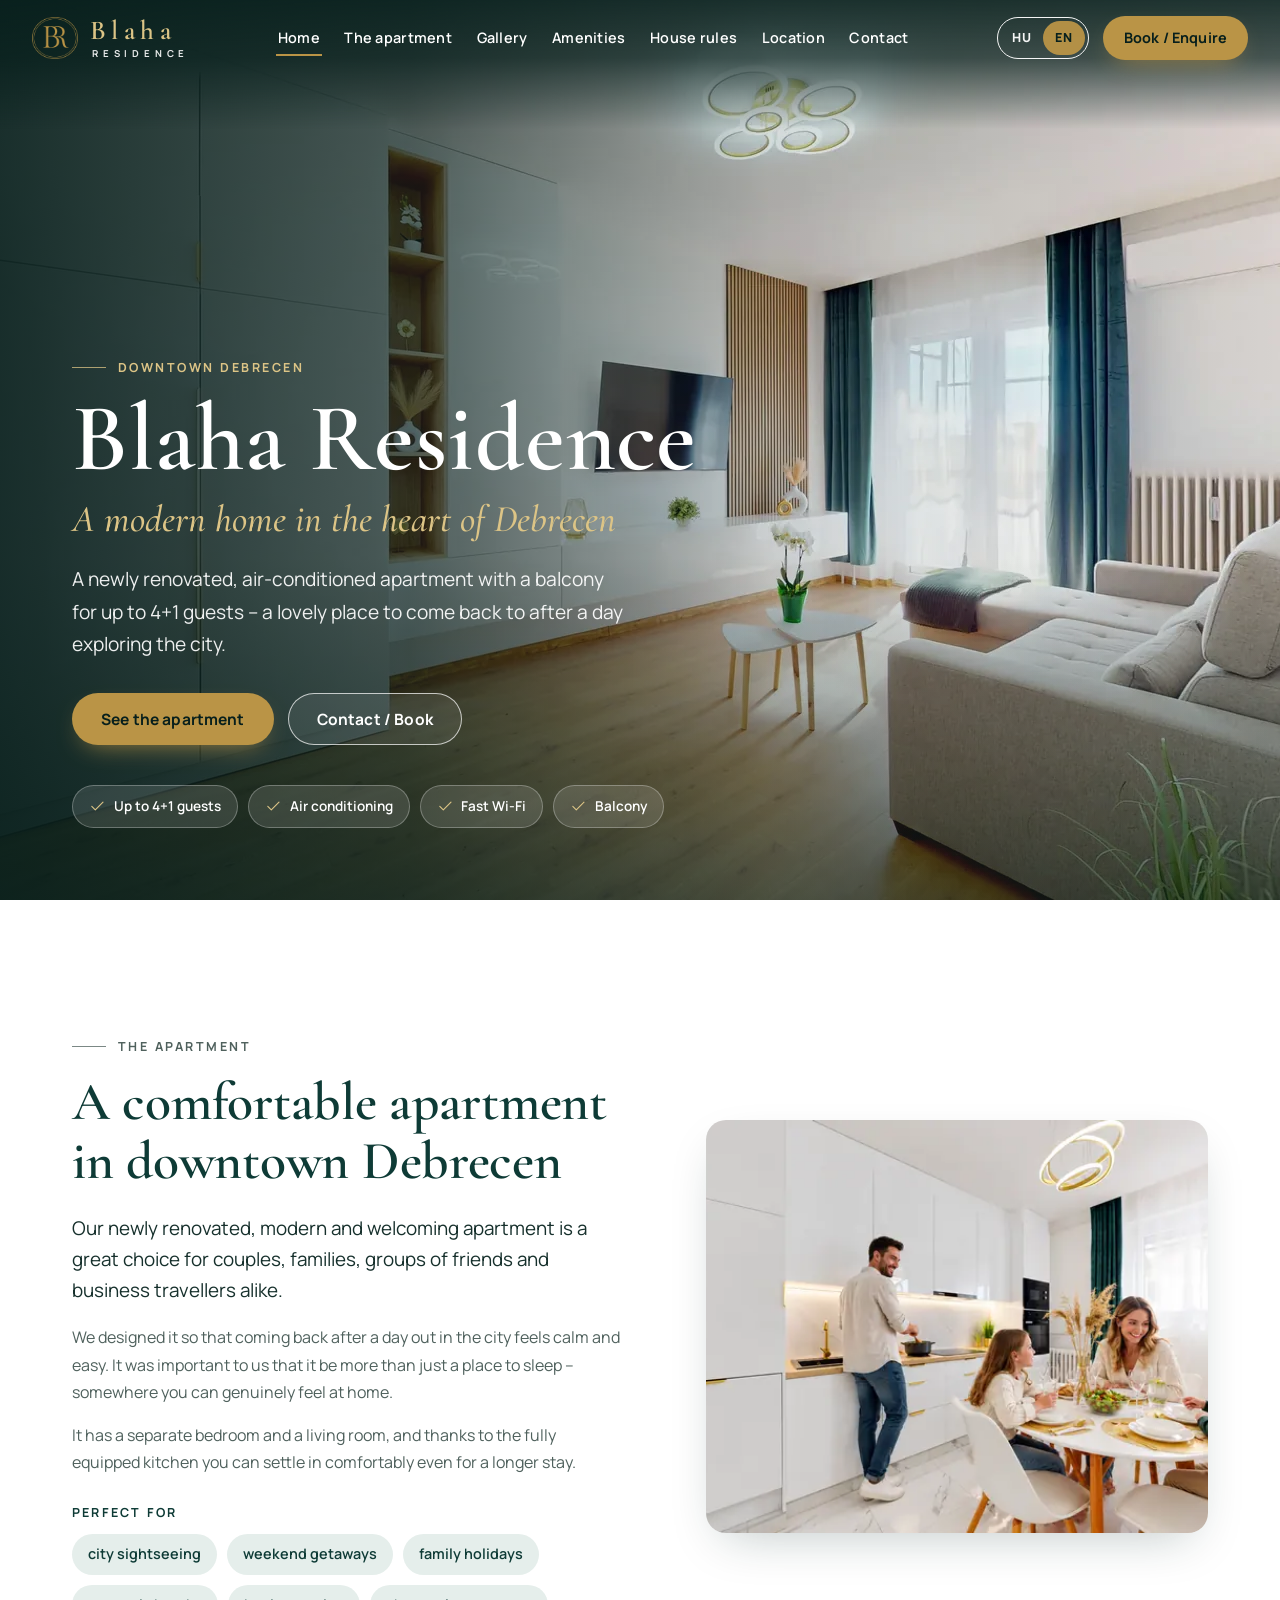
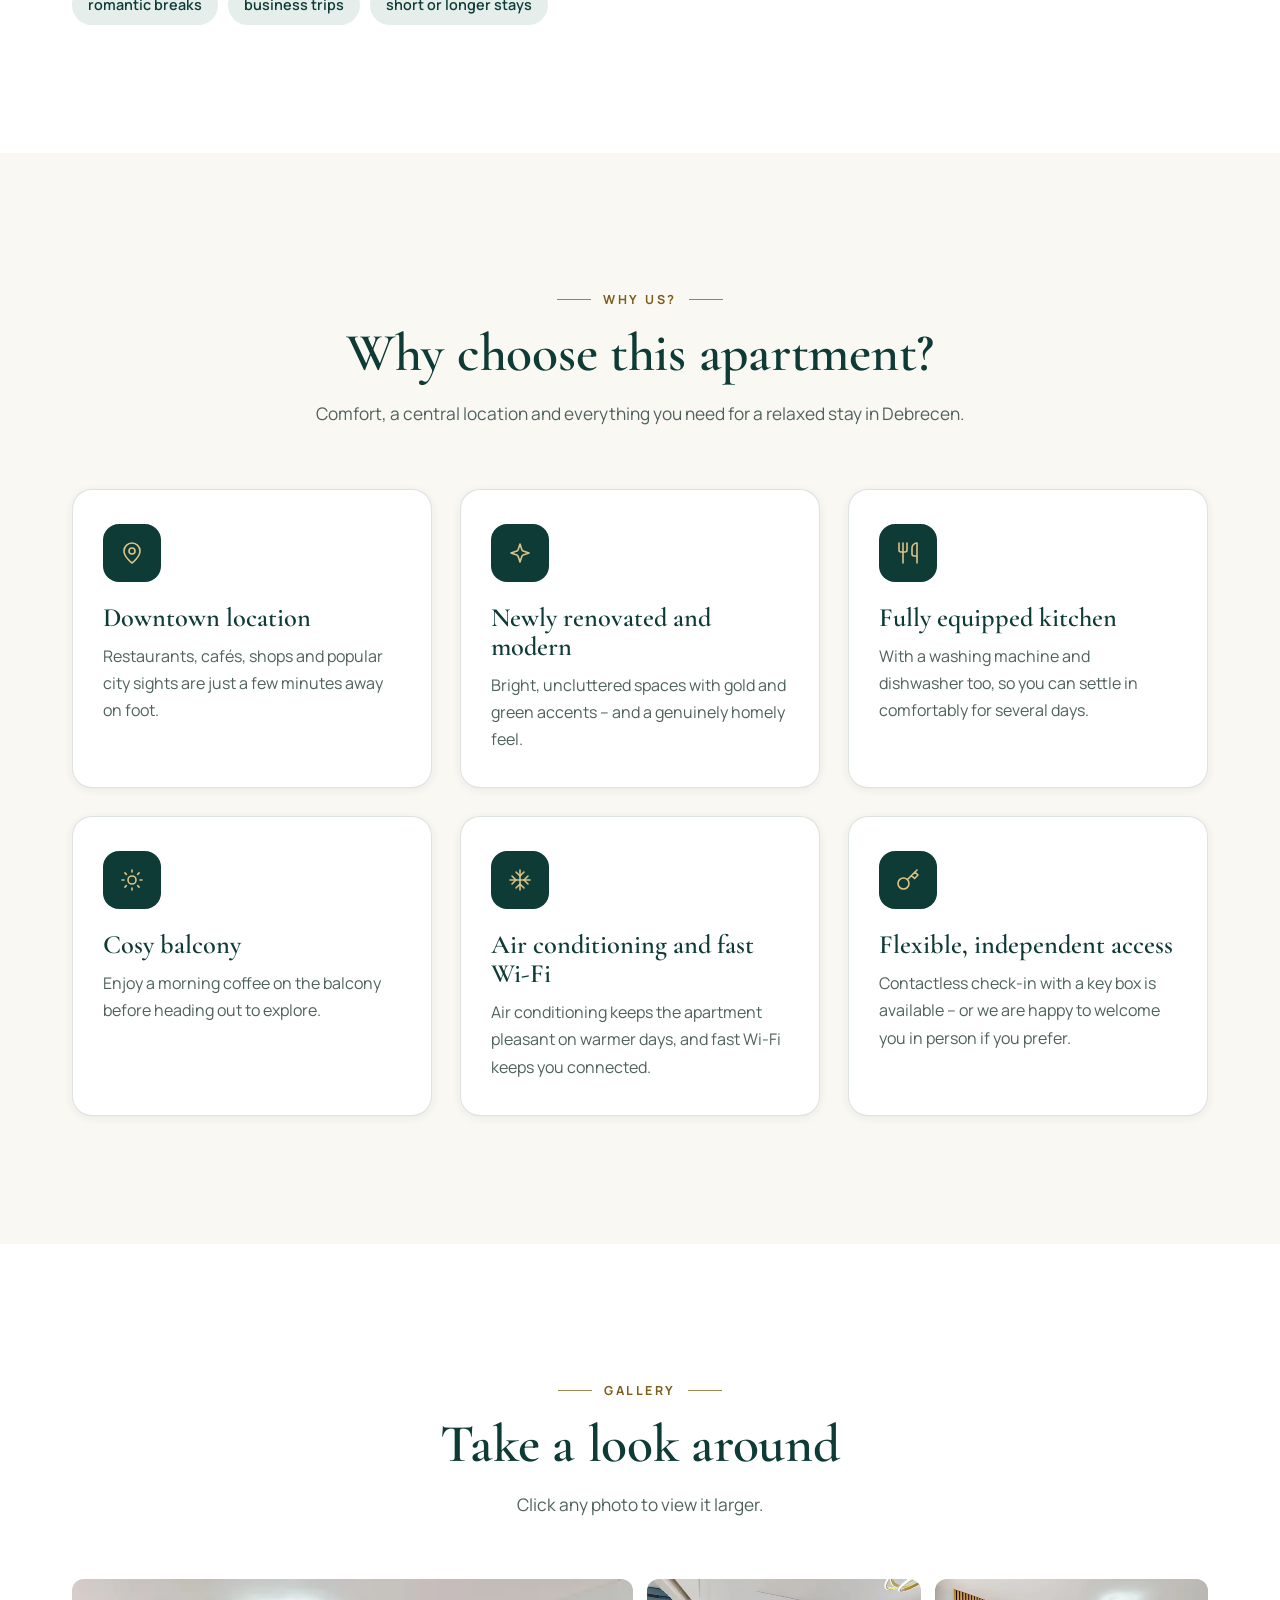
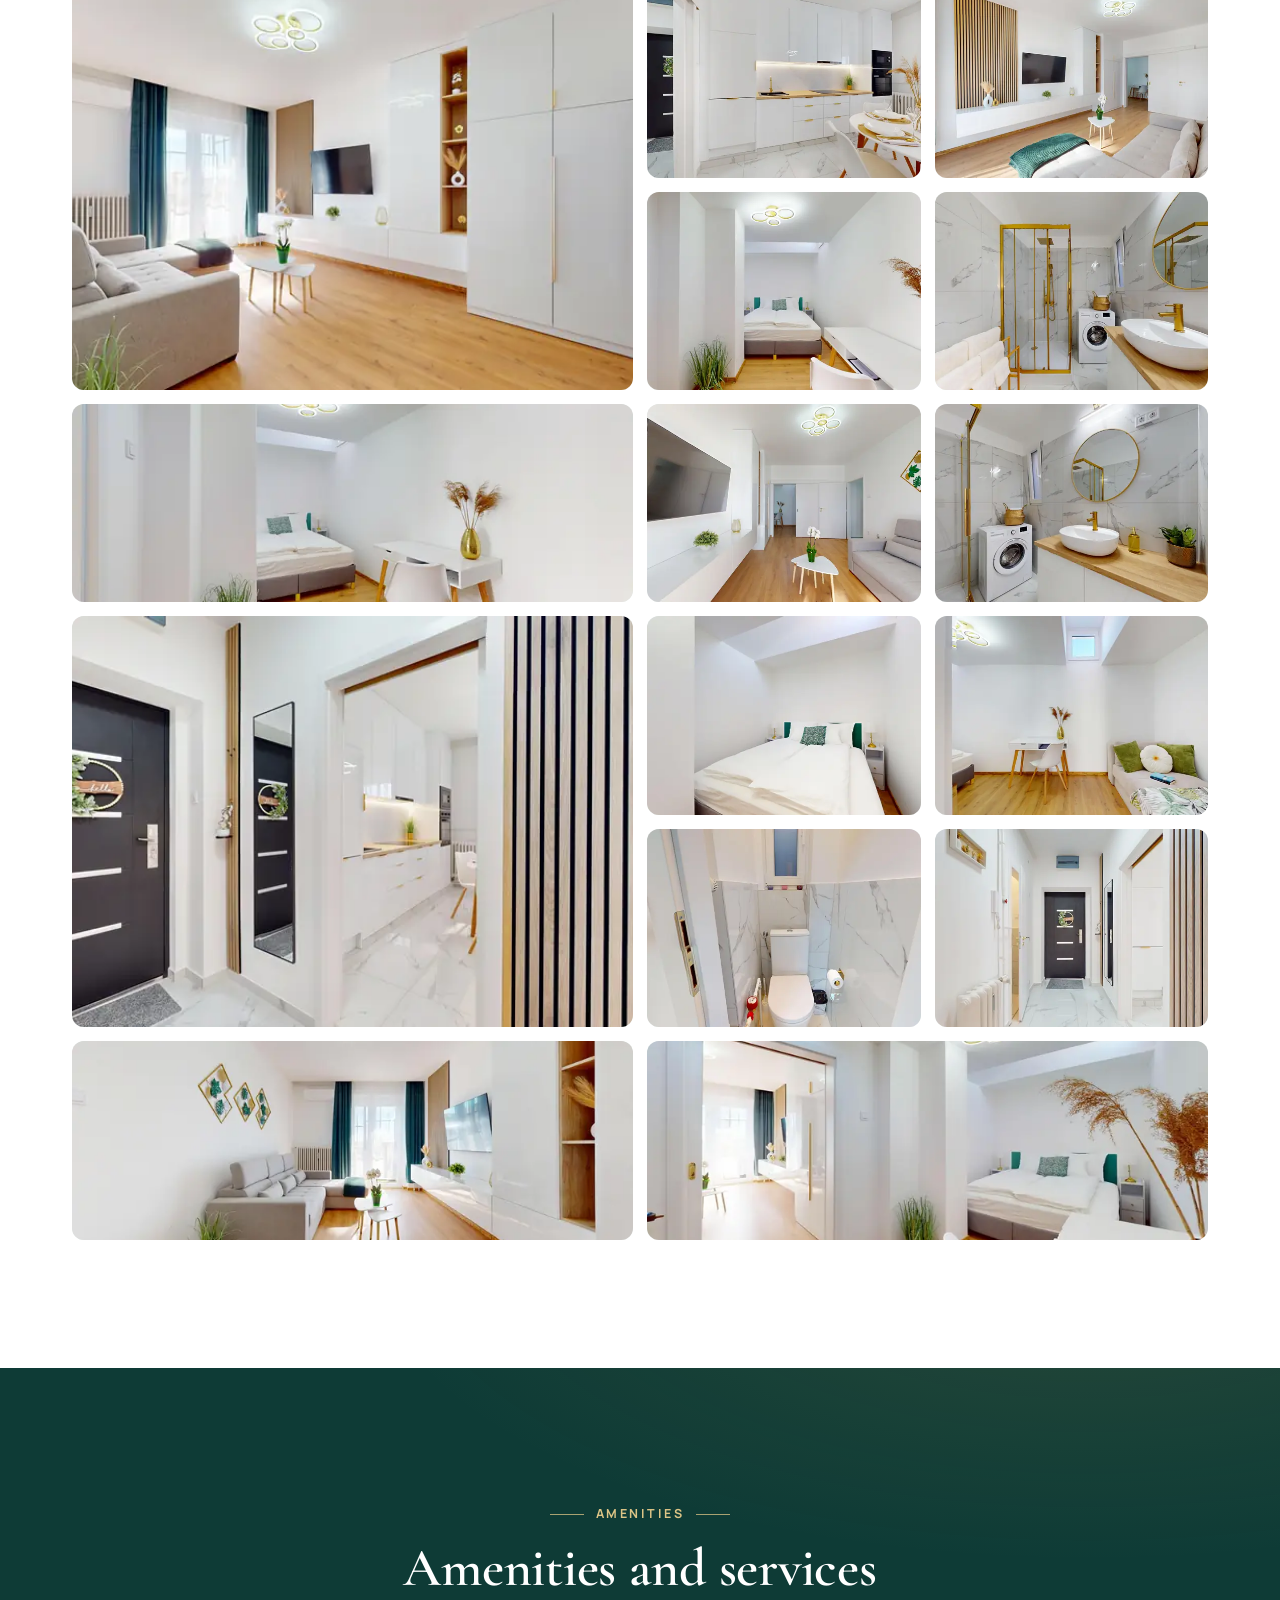
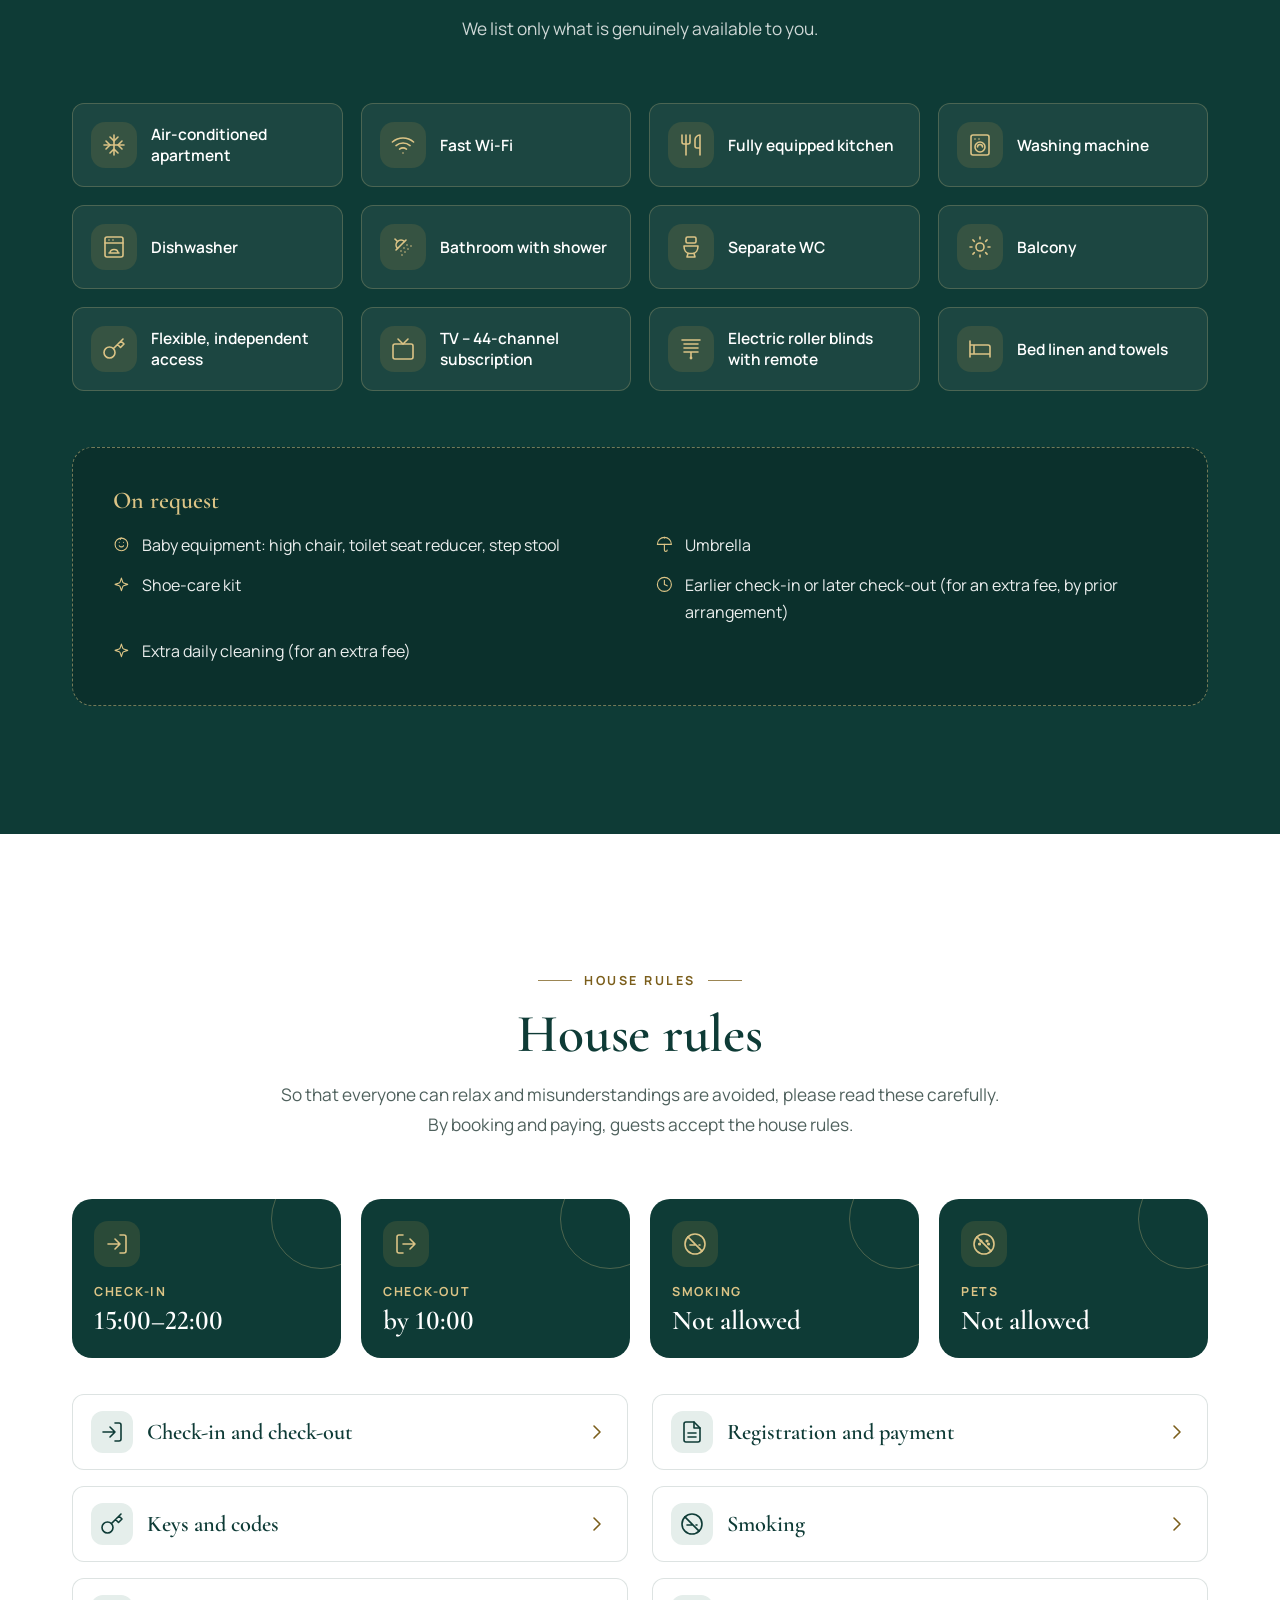
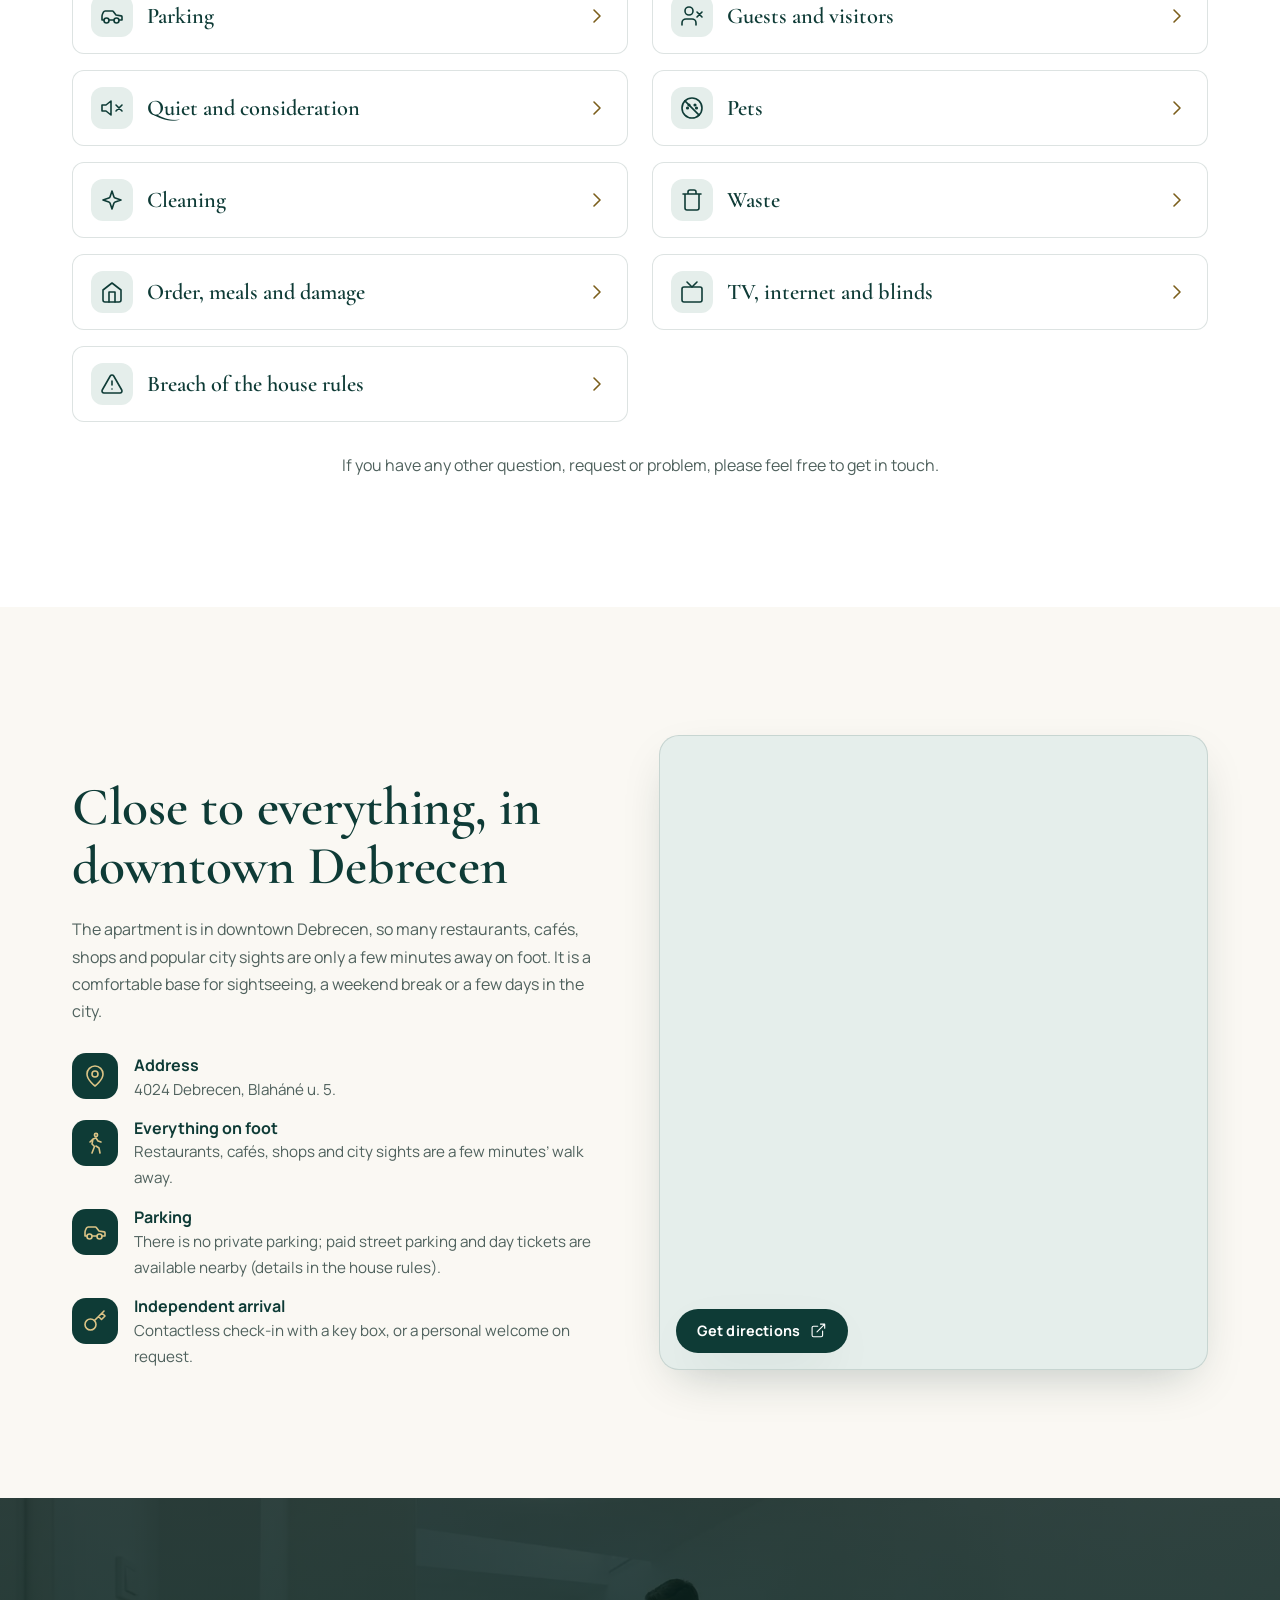
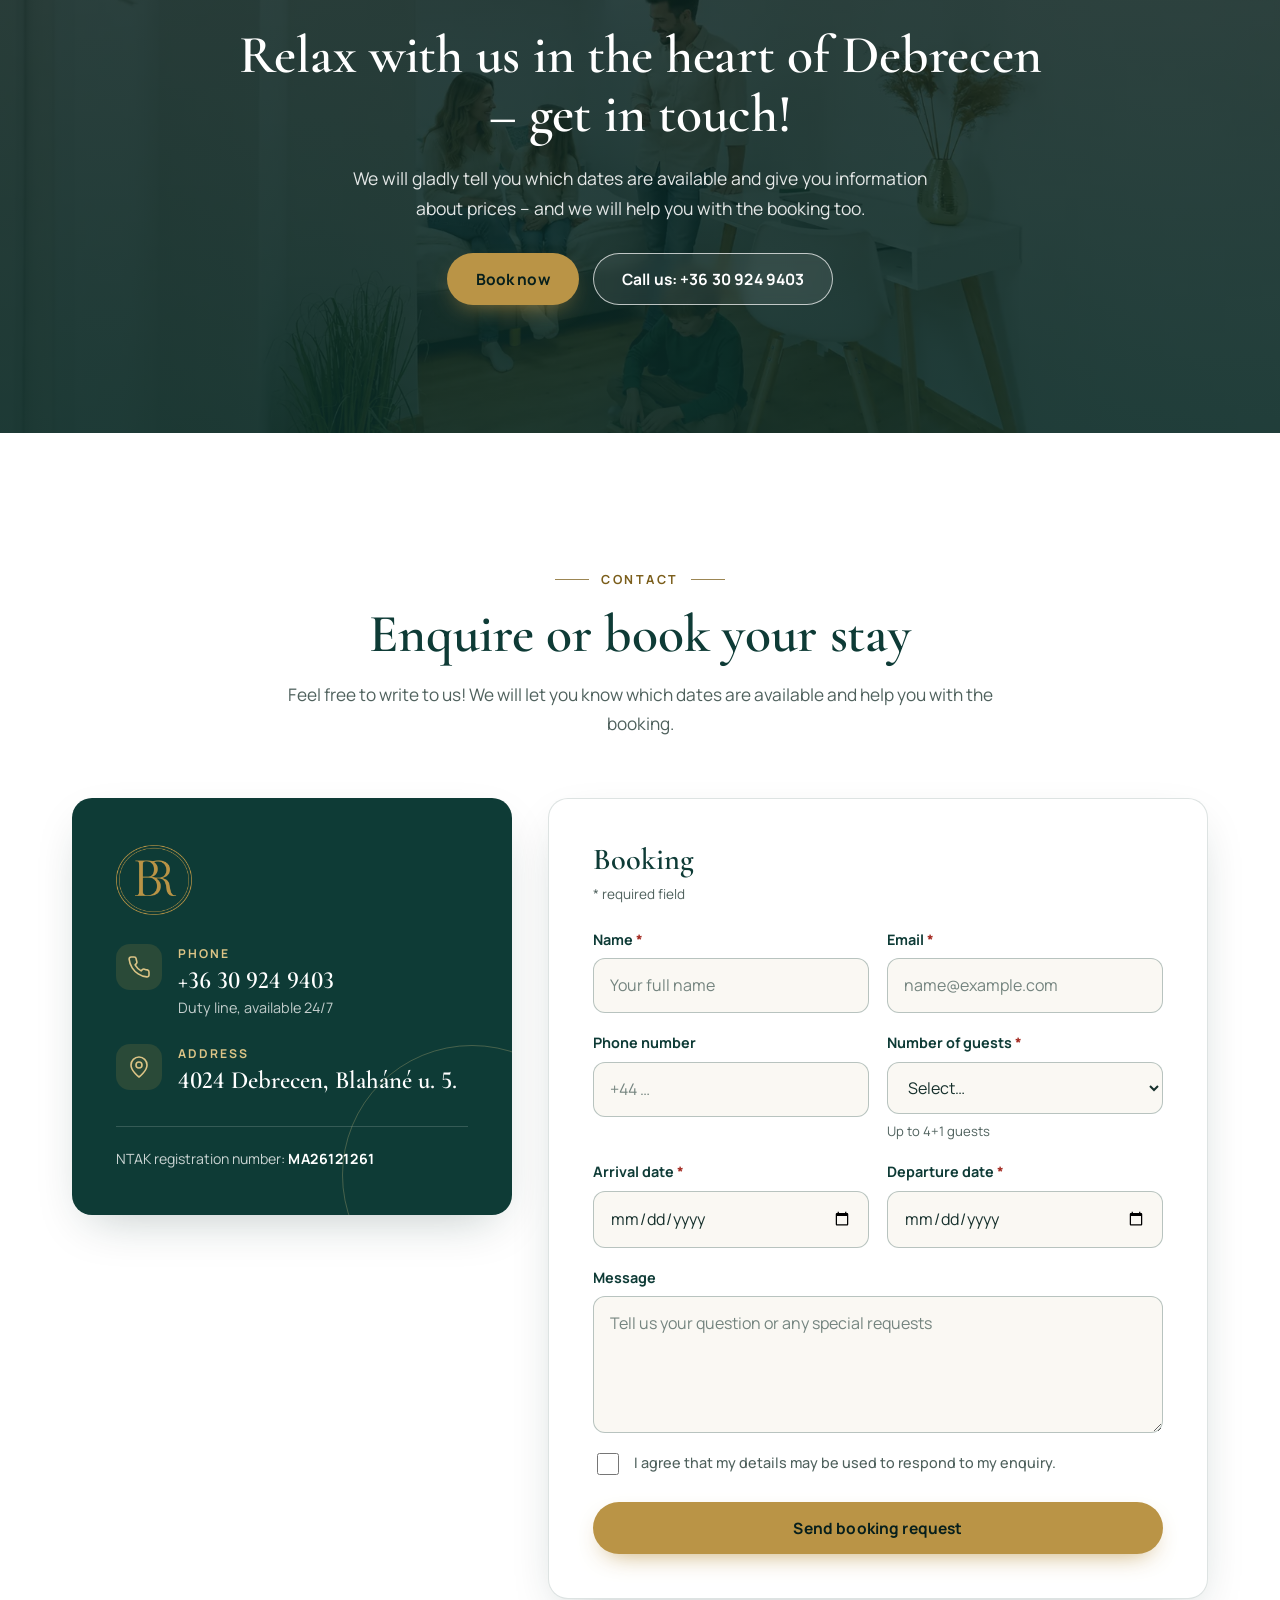
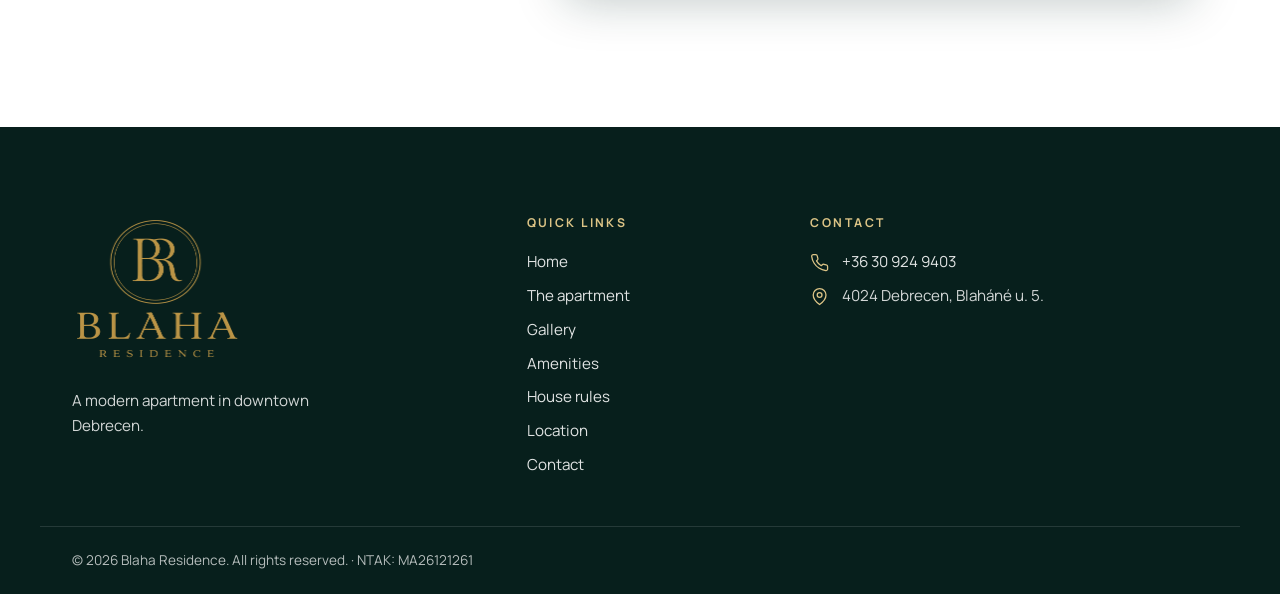
==== commit 875efd0c: "Add files via upload" ====
--- a/en/index.html
+++ b/en/index.html
@@ -156,7 +156,7 @@
       <p class="reveal">The apartment is in downtown Debrecen, so many restaurants, cafés, shops and popular city sights are only a few minutes away on foot. It is a comfortable base for sightseeing, a weekend break or a few days in the city.</p>
       <address class="addr reveal">
         <span class="am-icon"><svg class="icon" width="24" height="24" viewBox="0 0 24 24" aria-hidden="true" focusable="false"><use href="#i-pin"/></svg></span>
-        <span><strong>Address</strong><br>4024 Debrecen, Blaháné u. 5.</span>
+        <span><strong>Address</strong>4024 Debrecen, Blaháné u. 5.</span>
       </address>
       <ul class="points reveal"><li><span class="am-icon"><svg class="icon" width="24" height="24" viewBox="0 0 24 24" aria-hidden="true" focusable="false"><use href="#i-walk"/></svg></span><div><h3>Everything on foot</h3><p>Restaurants, cafés, shops and city sights are a few minutes’ walk away.</p></div></li><li><span class="am-icon"><svg class="icon" width="24" height="24" viewBox="0 0 24 24" aria-hidden="true" focusable="false"><use href="#i-car"/></svg></span><div><h3>Parking</h3><p>There is no private parking; paid street parking and day tickets are available nearby (details in the house rules).</p></div></li><li><span class="am-icon"><svg class="icon" width="24" height="24" viewBox="0 0 24 24" aria-hidden="true" focusable="false"><use href="#i-key"/></svg></span><div><h3>Independent arrival</h3><p>Contactless check-in with a key box, or a personal welcome on request.</p></div></li></ul>
     </div>
--- a/assets/css/styles.css
+++ b/assets/css/styles.css
@@ -102,7 +102,7 @@
 
 /* ---- Header ------------------------------------------------------------- */
 .site-header{position:fixed;inset:0 0 auto 0;z-index:100;height:var(--header-h);color:#fff;transition:background-color .3s ease,box-shadow .3s ease,color .3s ease}
-.site-header::before{content:"";position:absolute;inset:0;background:linear-gradient(rgba(7,31,28,.55),rgba(7,31,28,0));pointer-events:none;transition:opacity .3s}
+.site-header::before{content:"";position:absolute;left:0;right:0;top:0;height:170%;background:linear-gradient(rgba(7,31,28,.88) 0%,rgba(7,31,28,.7) 45%,rgba(7,31,28,0) 100%);pointer-events:none;transition:opacity .3s}
 .site-header.is-solid{background:rgba(255,255,255,.94);backdrop-filter:saturate(1.4) blur(14px);-webkit-backdrop-filter:saturate(1.4) blur(14px);box-shadow:0 1px 0 var(--line),0 8px 30px -20px rgba(10,43,39,.4);color:var(--green-800)}
 .site-header.is-solid::before{opacity:0}
 .site-header .container{max-width:1360px}
@@ -201,11 +201,10 @@
 .tags li{padding:8px 16px;border-radius:999px;background:var(--green-100);color:var(--green-800);font-size:.9rem;font-weight:600}
 .about-photo{position:relative;margin-inline:auto;width:100%}
 .photo-frame{position:relative;border-radius:var(--radius);overflow:visible}
-.photo-frame::before{content:"";position:absolute;inset:18px -18px -18px 18px;border:1.5px solid var(--gold);border-radius:var(--radius);z-index:0}
 .photo-frame img{position:relative;z-index:1;width:100%;aspect-ratio:4/3.3;object-fit:cover;border-radius:var(--radius);box-shadow:var(--shadow)}
 .photo-badge{position:absolute;z-index:2;left:-14px;bottom:28px;padding:12px 22px;background:var(--green-800);color:var(--gold-light);font-family:var(--font-serif);font-size:1.25rem;font-weight:600;border-radius:12px;box-shadow:var(--shadow)}
 @media (min-width:960px){.about-grid{grid-template-columns:1.05fr .95fr;gap:80px}}
-@media (max-width:959px){.photo-frame::before{inset:12px -8px -12px 8px}.photo-badge{left:10px}}
+@media (max-width:959px){.photo-badge{left:10px}}
 
 .stats{display:grid;grid-template-columns:repeat(2,1fr);gap:14px;margin-top:clamp(48px,7vw,80px)}
 .stats li{display:flex;flex-direction:column;align-items:center;text-align:center;padding:26px 14px;border:1px solid var(--line);border-radius:var(--radius);background:var(--cream)}
@@ -283,6 +282,10 @@
 .fact-label{font-size:.78rem;font-weight:700;letter-spacing:.14em;text-transform:uppercase;color:var(--gold-light)}
 .facts strong{font-family:var(--font-serif);font-size:1.7rem;line-height:1.1;font-weight:600}
 @media (min-width:860px){.facts{grid-template-columns:repeat(4,1fr);gap:20px}}
+.facts li{min-width:0}
+.facts strong{overflow-wrap:anywhere;hyphens:auto}
+@media (max-width:480px){.facts li{padding:18px 16px}.facts strong{font-size:1.3rem}}
+@media (max-width:360px){.facts strong{font-size:1.15rem}}
 
 .rules-list{display:grid;gap:14px;align-items:start}
 @media (min-width:900px){.rules-list{grid-template-columns:repeat(2,1fr);gap:16px 24px}}
@@ -305,7 +308,9 @@
 .location-grid{display:grid;gap:44px;align-items:start}
 .location-text>p{color:var(--muted)}
 .location-text h2{margin-bottom:20px}
-.addr{display:flex;align-items:center;gap:16px;margin-top:26px;padding:18px 20px;border-radius:var(--radius-sm);background:#fff;border:1px solid var(--line)}
+.addr{display:flex;align-items:flex-start;gap:16px;margin-top:28px;font-style:normal}
+.addr strong{display:block;font-weight:700;color:var(--green-800);font-size:1rem;margin-bottom:2px}
+.addr span:last-child{color:var(--muted);font-size:.95rem}
 .addr .am-icon,.points .am-icon{background:var(--green-800)}
 .points{display:grid;gap:18px;margin-top:28px}
 .points li{display:flex;gap:16px;align-items:flex-start}
@@ -417,3 +422,4 @@
   *,*::before,*::after{animation-duration:.01ms!important;animation-iteration-count:1!important;transition-duration:.01ms!important;transition-delay:0ms!important}
   .js .reveal{opacity:1;transform:none}
 }
+.addr+.points{margin-top:18px}.addr span:last-child{line-height:1.5}
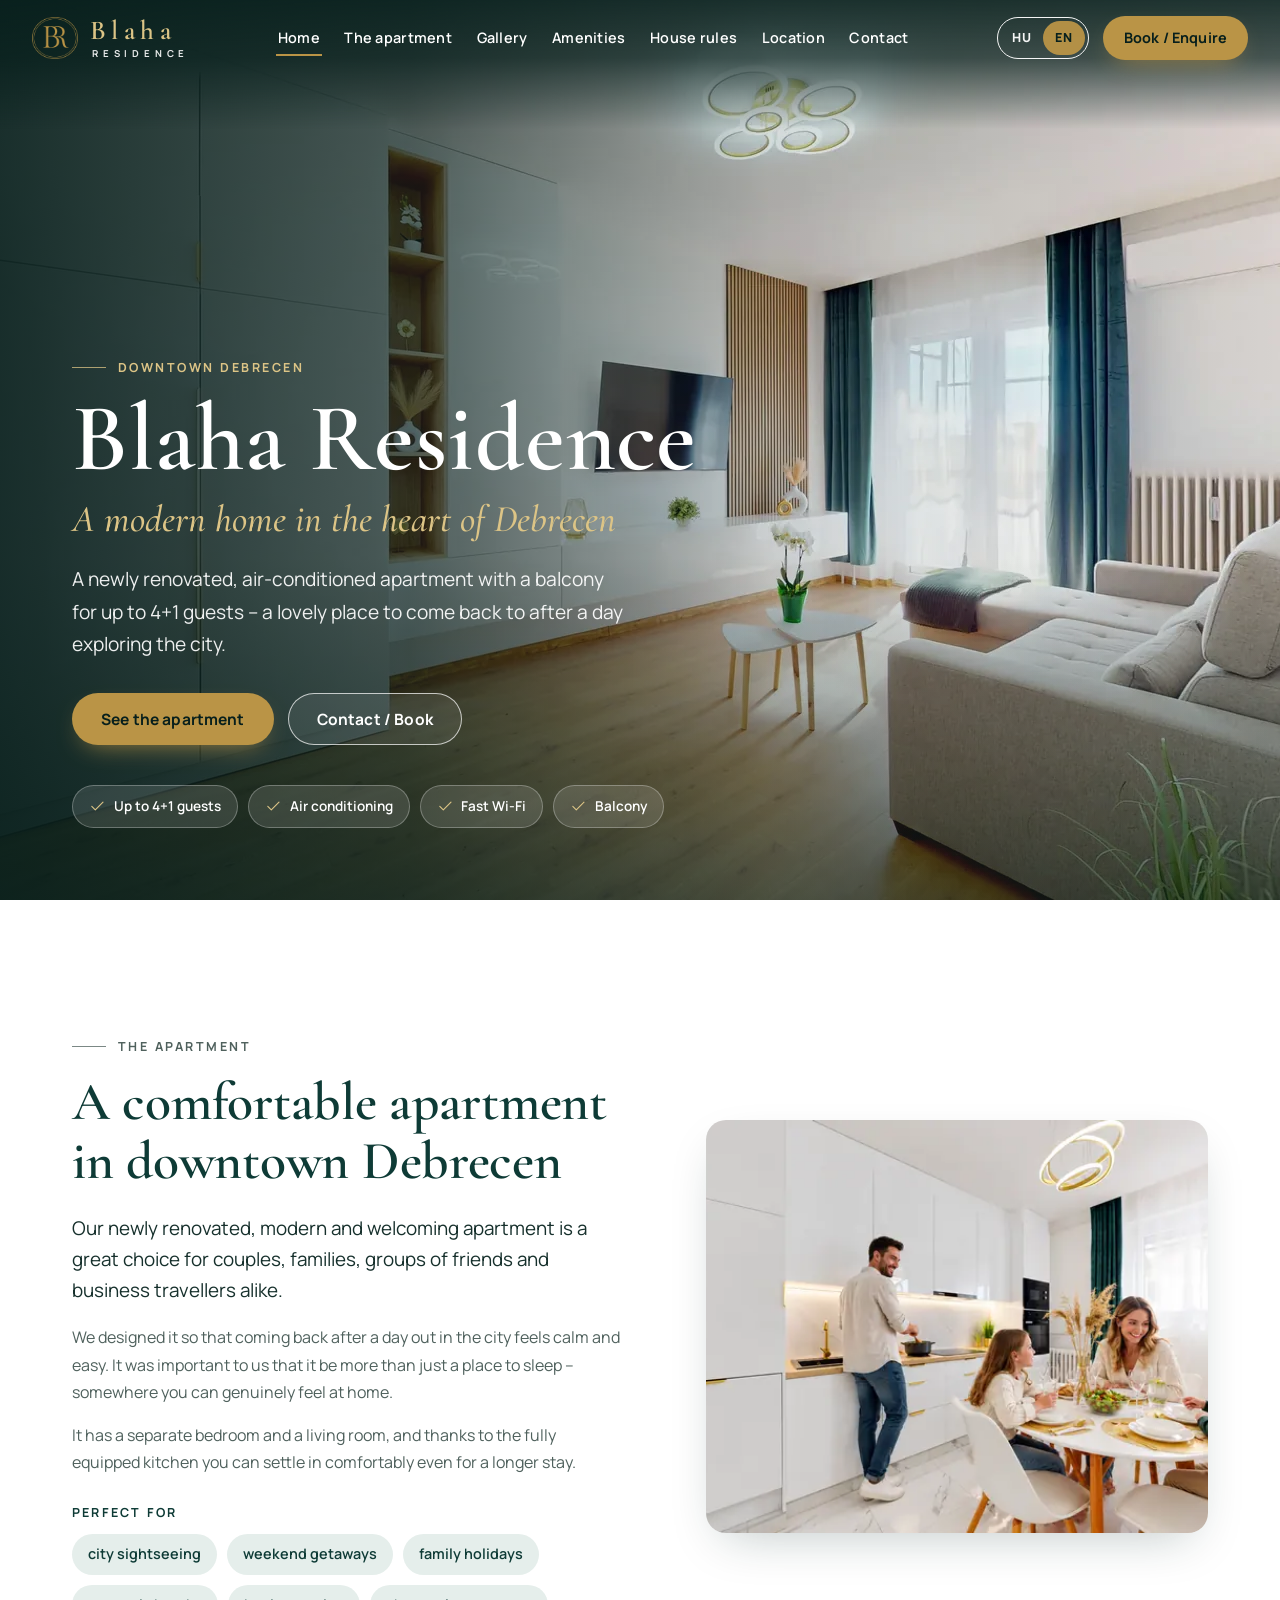
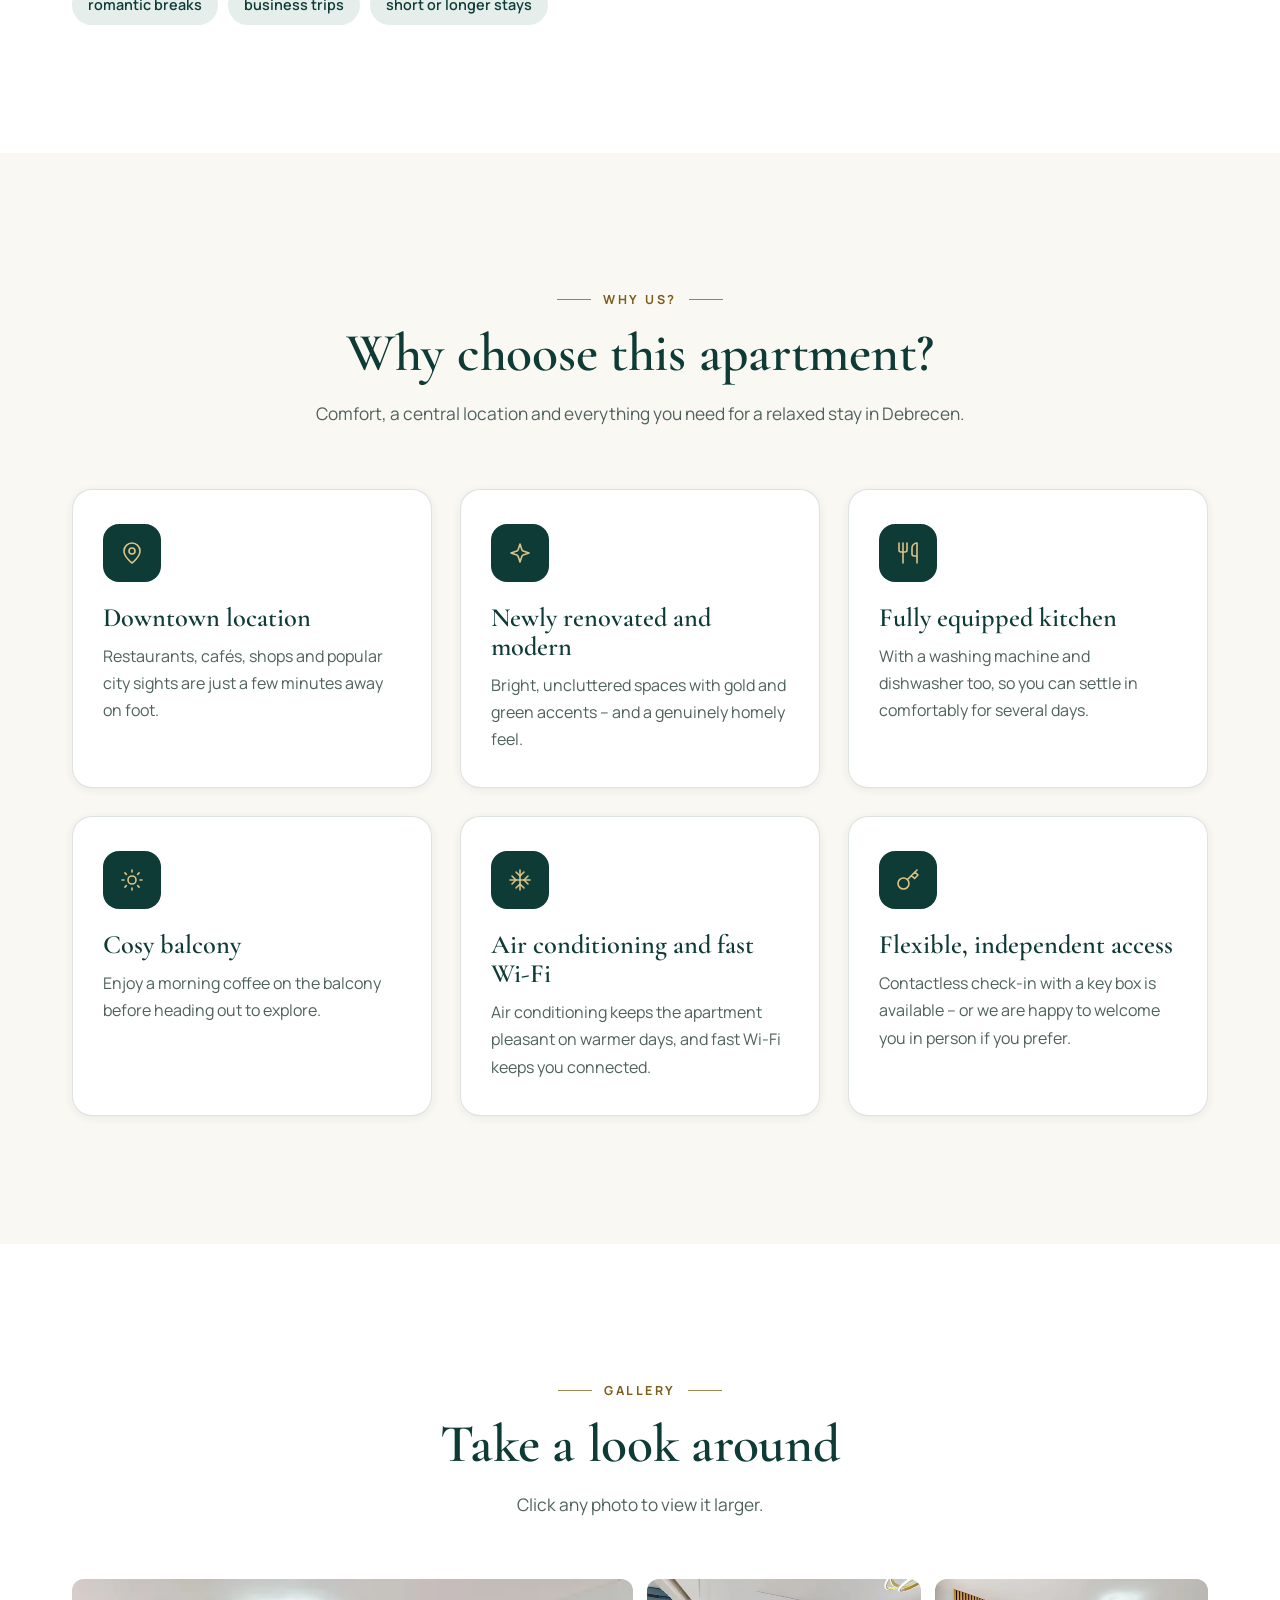
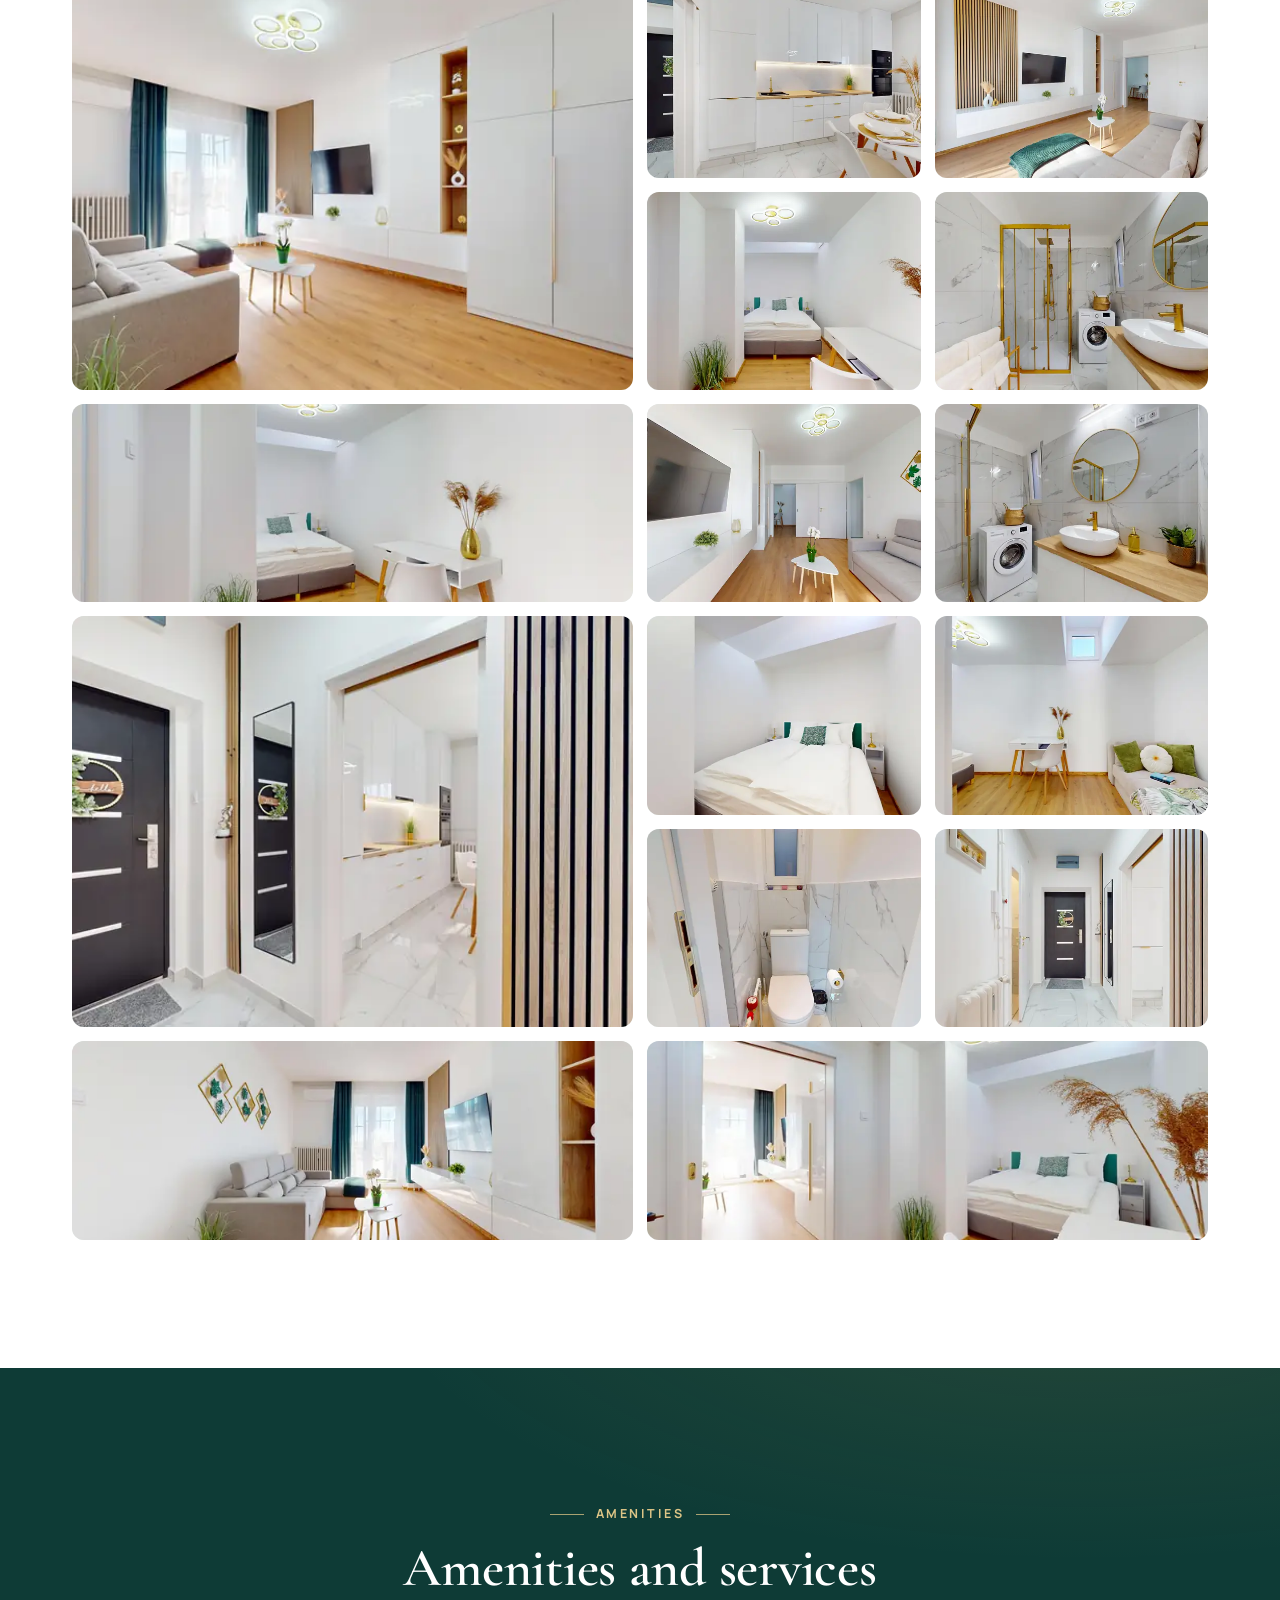
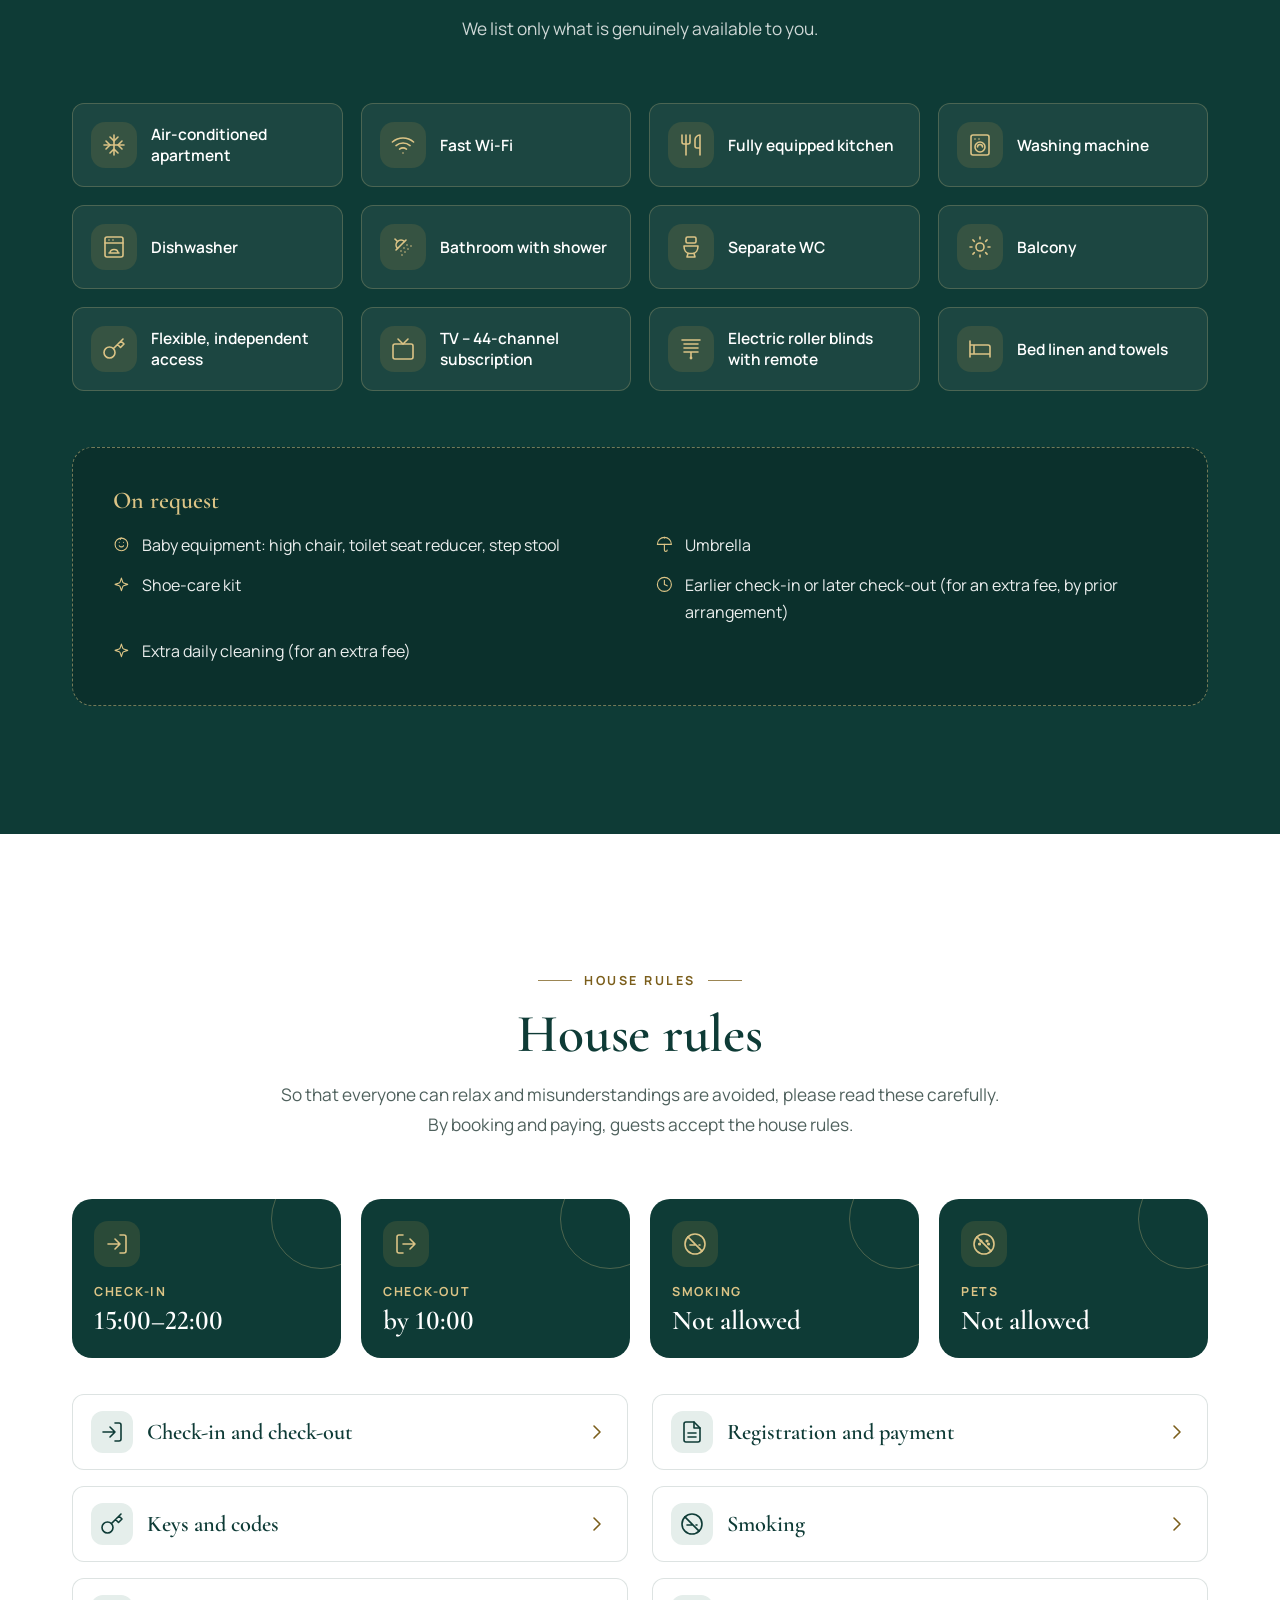
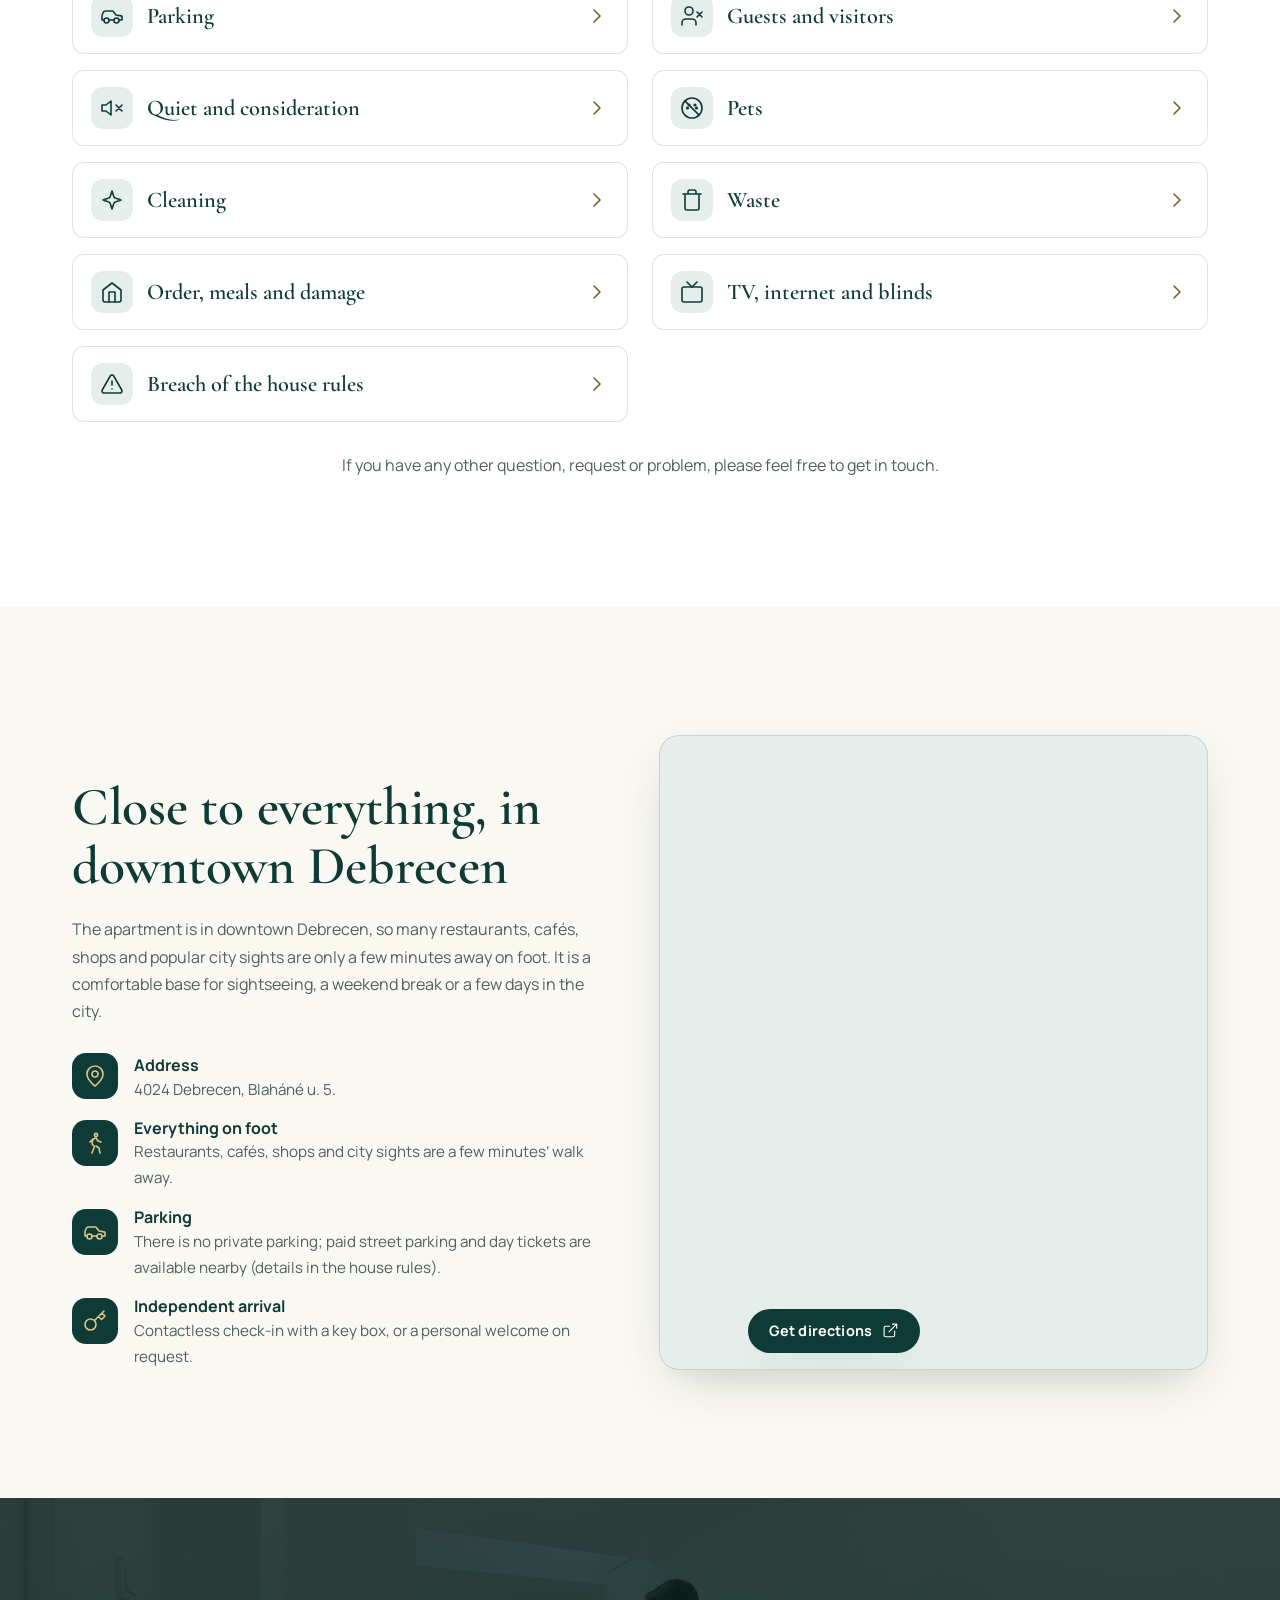
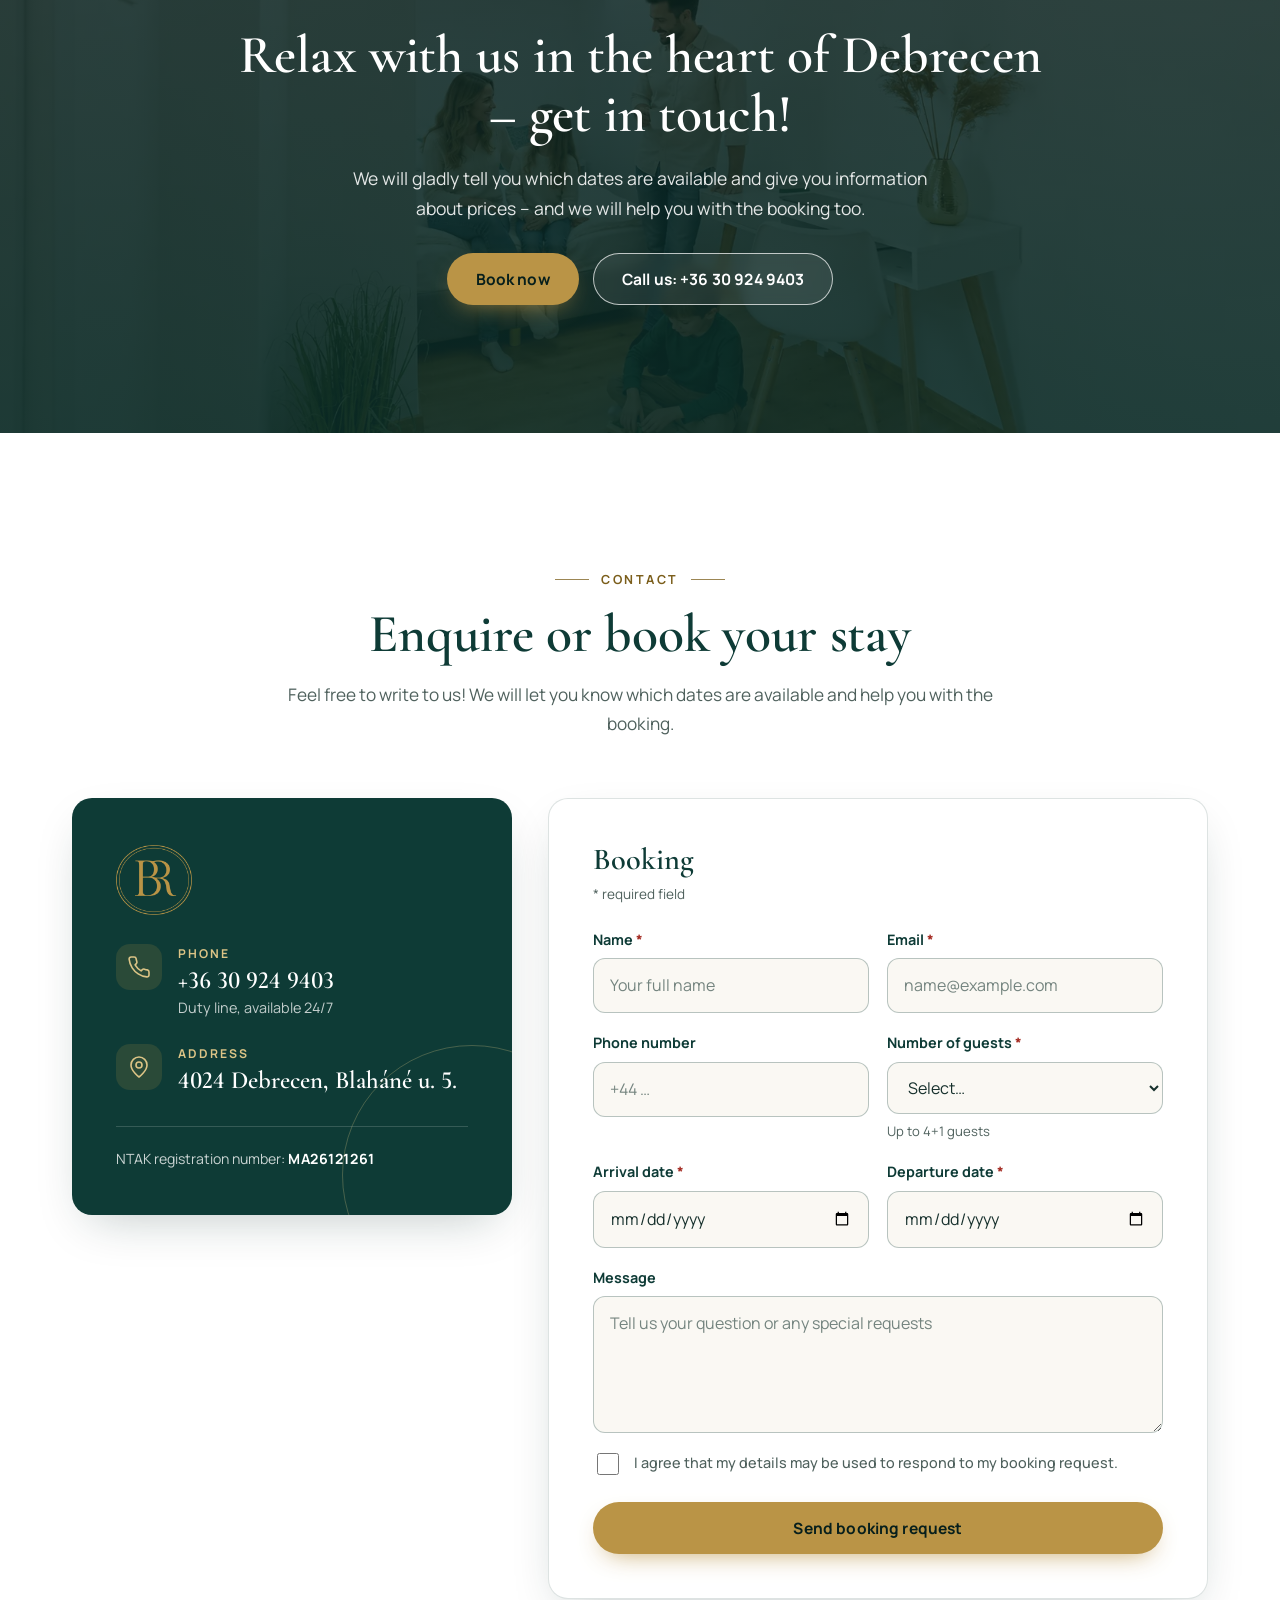
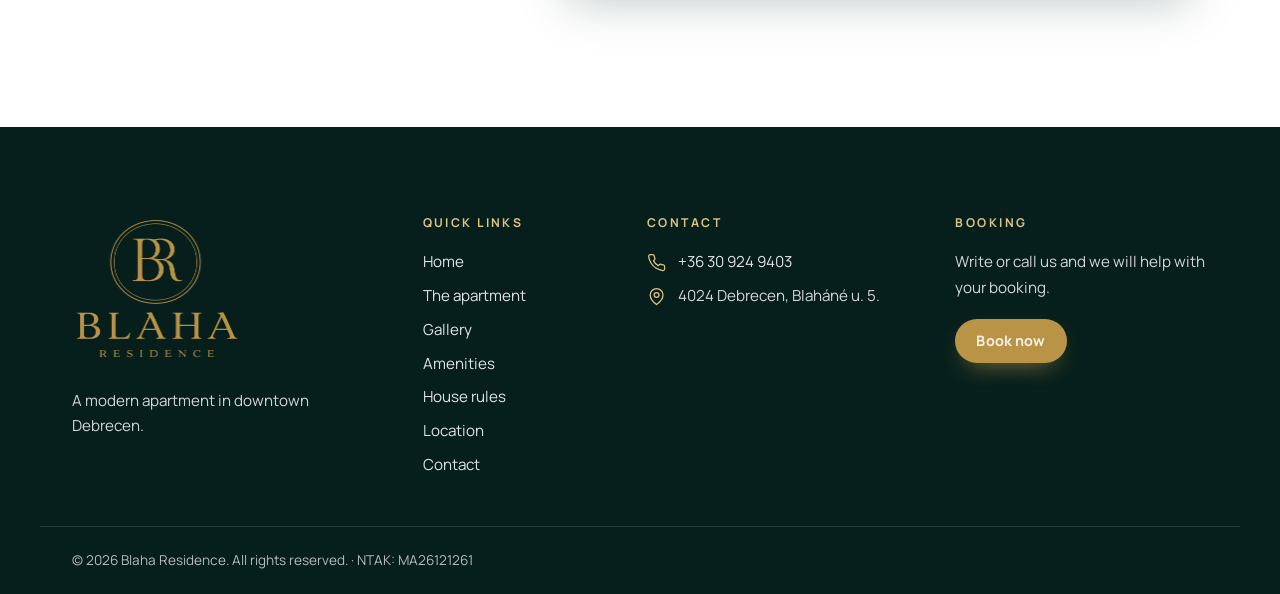
==== commit 1009959e: "Add files via upload" ====
--- a/en/index.html
+++ b/en/index.html
@@ -255,7 +255,7 @@
             <div class="field field-wide consent">
               <label class="check" for="f-consent">
                 <input id="f-consent" name="consent" type="checkbox" required aria-describedby="err-consent">
-                <span>I agree that my details may be used to respond to my enquiry.</span>
+                <span>I agree that my details may be used to respond to my booking request.</span>
               </label>
               <p class="field-error" id="err-consent" hidden></p>
             </div>
@@ -263,7 +263,7 @@
           <button class="btn btn-gold btn-block" type="submit" id="form-submit">Send booking request</button>
           <div class="form-status" id="form-status" role="status" aria-live="polite" tabindex="-1" hidden></div>
         </form>
-        <script type="application/json" id="form-i18n">{"required": "Please fill in this field.", "email": "Please enter a valid email address.", "phone": "+36 30 924 9403", "arrivalPast": "The arrival date cannot be in the past.", "departure": "The departure date must be after the arrival date.", "guests": "Please select the number of guests.", "consent": "Please accept the data-handling consent to send your message.", "summary": "Please correct the highlighted fields.", "success": "Thank you! We have received your booking request and will get back to you soon.", "failure": "We could not send your message just now. Please try again, or call us:", "notConfigured": "The online enquiry form is not available at the moment, so your message has not been sent. Please call us:", "sending": "Sending…", "submit": "Send booking request", "phoneTel": "+36309249403"}</script>
+        <script type="application/json" id="form-i18n">{"required": "Please fill in this field.", "email": "Please enter a valid email address.", "phone": "+36 30 924 9403", "arrivalPast": "The arrival date cannot be in the past.", "departure": "The departure date must be after the arrival date.", "guests": "Please select the number of guests.", "consent": "I agree that my details may be used to respond to my booking request.", "summary": "Please correct the highlighted fields.", "success": "Thank you! We have received your booking request and will get back to you soon.", "failure": "We could not send your message just now. Please try again, or call us:", "notConfigured": "The online enquiry form is not available at the moment, so your message has not been sent. Please call us:", "sending": "Sending…", "submit": "Send booking request", "phoneTel": "+36309249403"}</script>
       </div>
     </div>
   </div>
@@ -290,6 +290,11 @@
         <li><svg class="icon" width="24" height="24" viewBox="0 0 24 24" aria-hidden="true" focusable="false"><use href="#i-pin"/></svg><span>4024 Debrecen, Blaháné u. 5.</span></li>
       </ul>
     </div>
+    <div class="foot-col foot-book">
+      <h2 class="foot-h">Booking</h2>
+      <p>Write or call us and we will help with your booking.</p>
+      <a class="btn btn-gold btn-sm" href="#contact">Book now</a>
+    </div>
     
   </div>
   <div class="container foot-bottom">
--- a/assets/css/styles.css
+++ b/assets/css/styles.css
@@ -319,7 +319,7 @@
 .map-card{position:relative;border-radius:var(--radius);overflow:hidden;box-shadow:var(--shadow);border:1px solid var(--line);background:var(--green-100);min-height:420px}
 /* a Google-térkép saját címkártyáját (bal felső sarok) kicsúsztatjuk a látható részből */
 .map-card iframe{position:absolute;left:0;right:0;bottom:0;top:-104px;width:100%;height:calc(100% + 104px);border:0;filter:saturate(.9)}
-.map-route{position:absolute;left:16px;bottom:16px;box-shadow:var(--shadow)}
+.map-route{position:absolute;left:88px;bottom:16px;box-shadow:var(--shadow)}
 @media (min-width:960px){.location-grid{grid-template-columns:1fr 1.05fr;gap:64px;align-items:stretch}.map-card{min-height:520px}}
 
 /* ---- CTA band ----------------------------------------------------------- */
@@ -391,7 +391,8 @@
 .site-footer .social{margin-top:0}
 .foot-bottom{display:flex;flex-wrap:wrap;justify-content:space-between;gap:10px 24px;padding-block:22px;border-top:1px solid rgba(255,255,255,.12);font-size:.85rem;color:rgba(255,255,255,.7)}
 @media (min-width:760px){.foot-grid{grid-template-columns:1.3fr 1fr 1.2fr}}
-@media (min-width:1000px){.foot-grid{grid-template-columns:1.4fr .8fr 1.2fr auto;gap:56px}}
+@media (min-width:1000px){.foot-grid{grid-template-columns:1.4fr .8fr 1.2fr 1.2fr;gap:56px}}
+.foot-book p{margin-bottom:18px;max-width:260px}
 
 /* ---- Lightbox ----------------------------------------------------------- */
 .lightbox{position:fixed;inset:0;width:100%;height:100%;max-width:none;max-height:none;margin:0;padding:0;border:0;background:rgba(5,22,20,.96);color:#fff;overflow:hidden}
